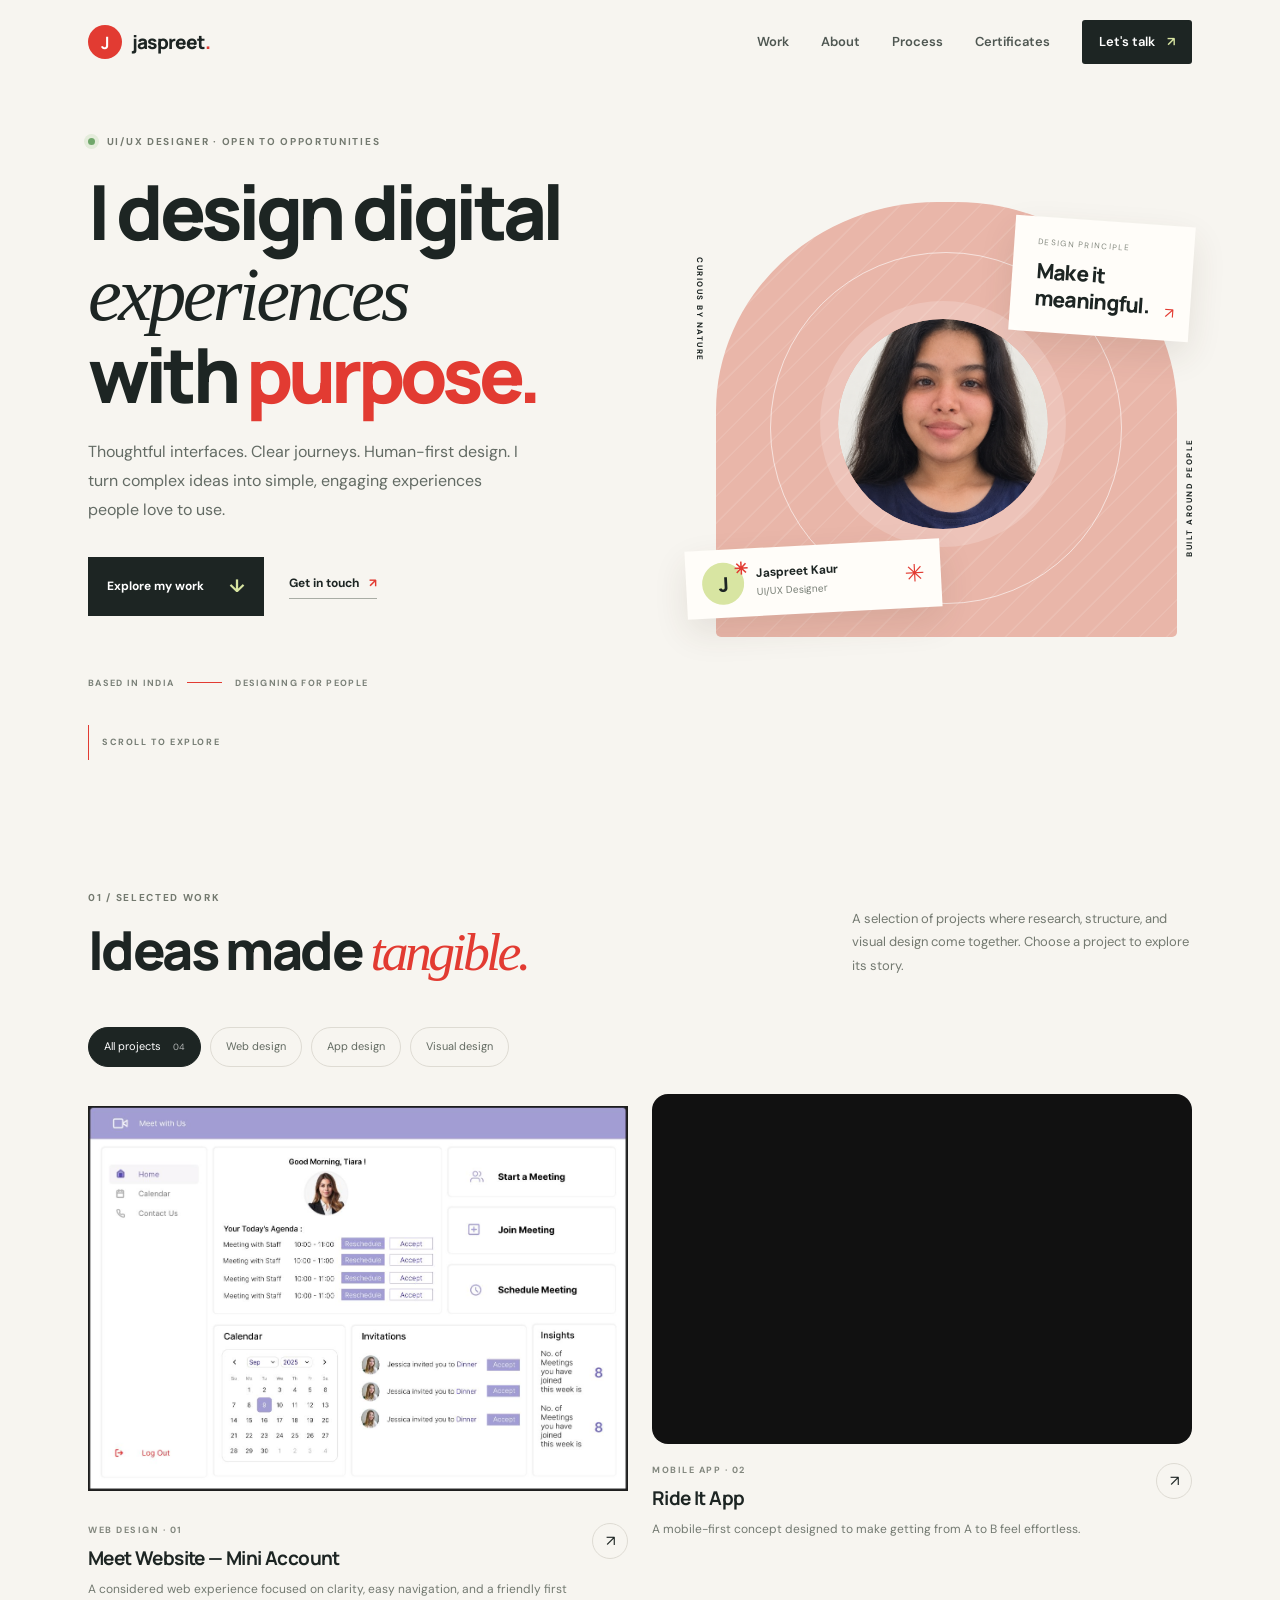
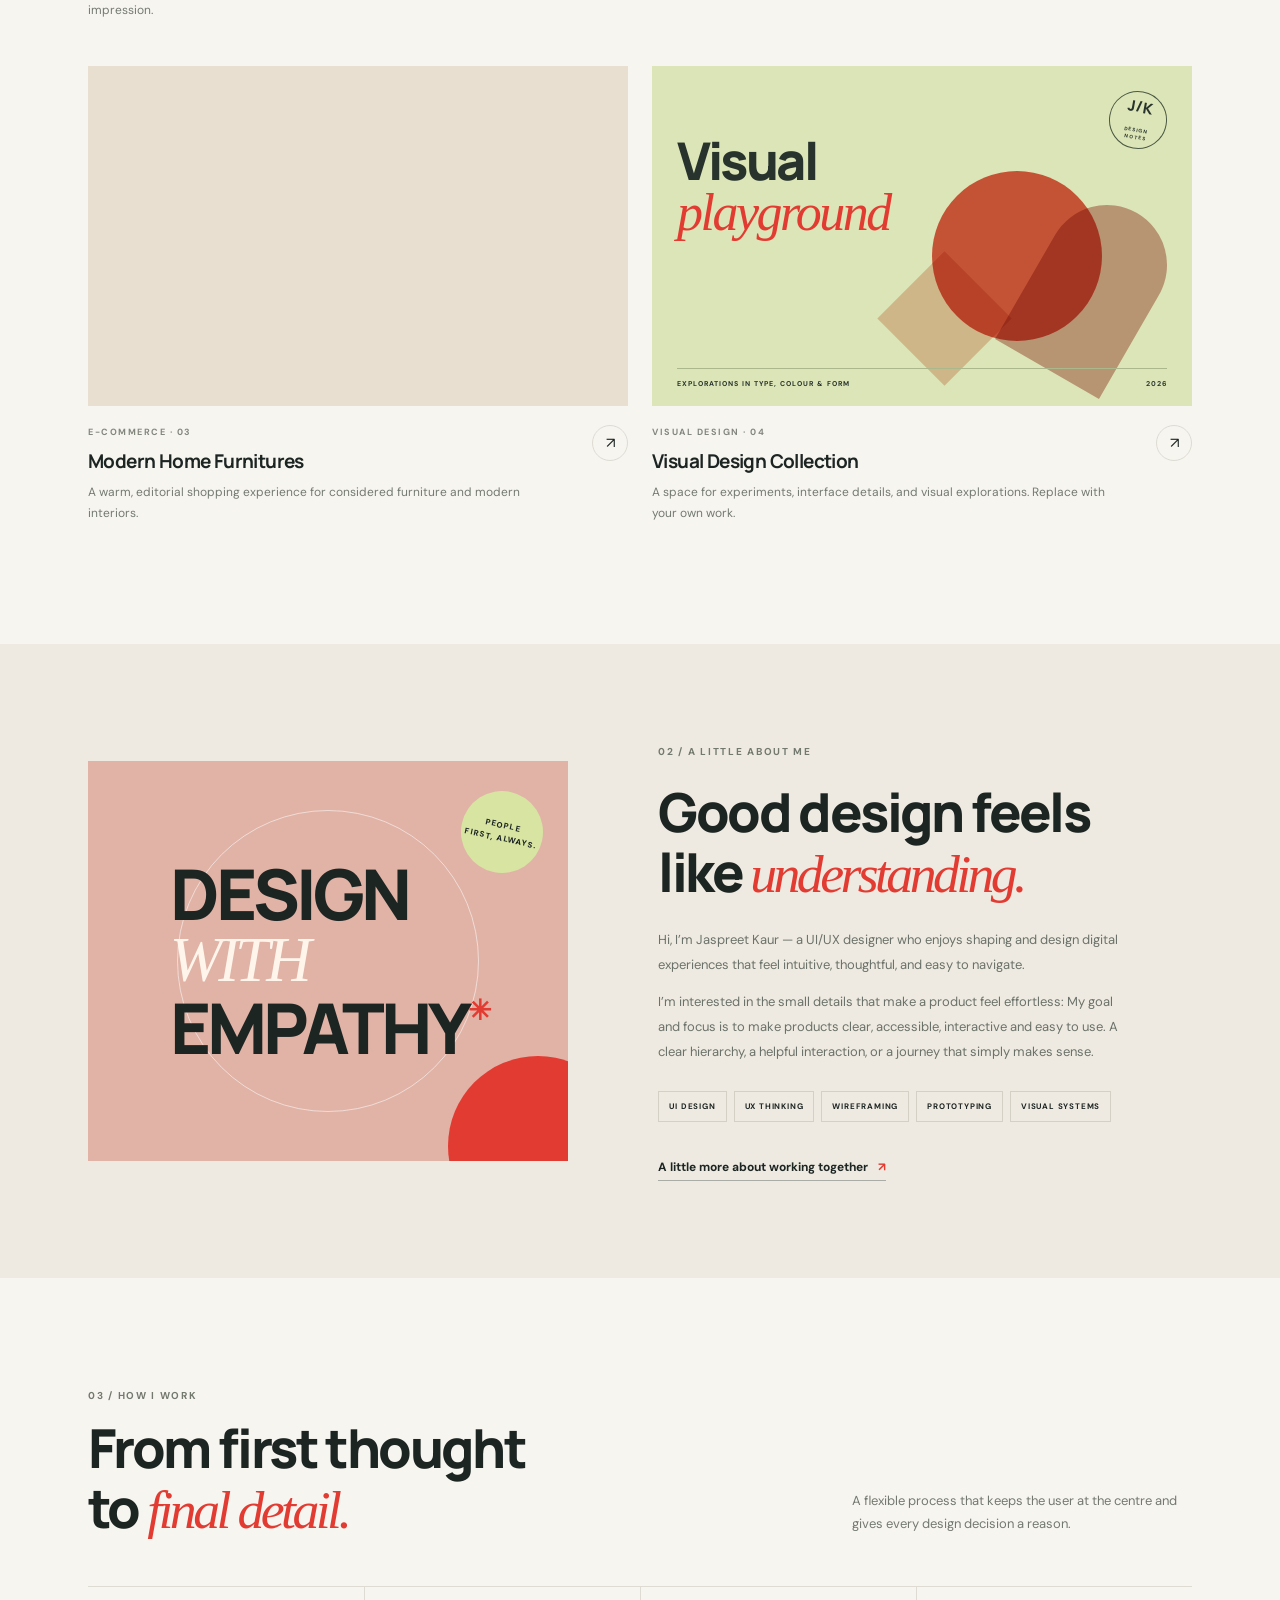
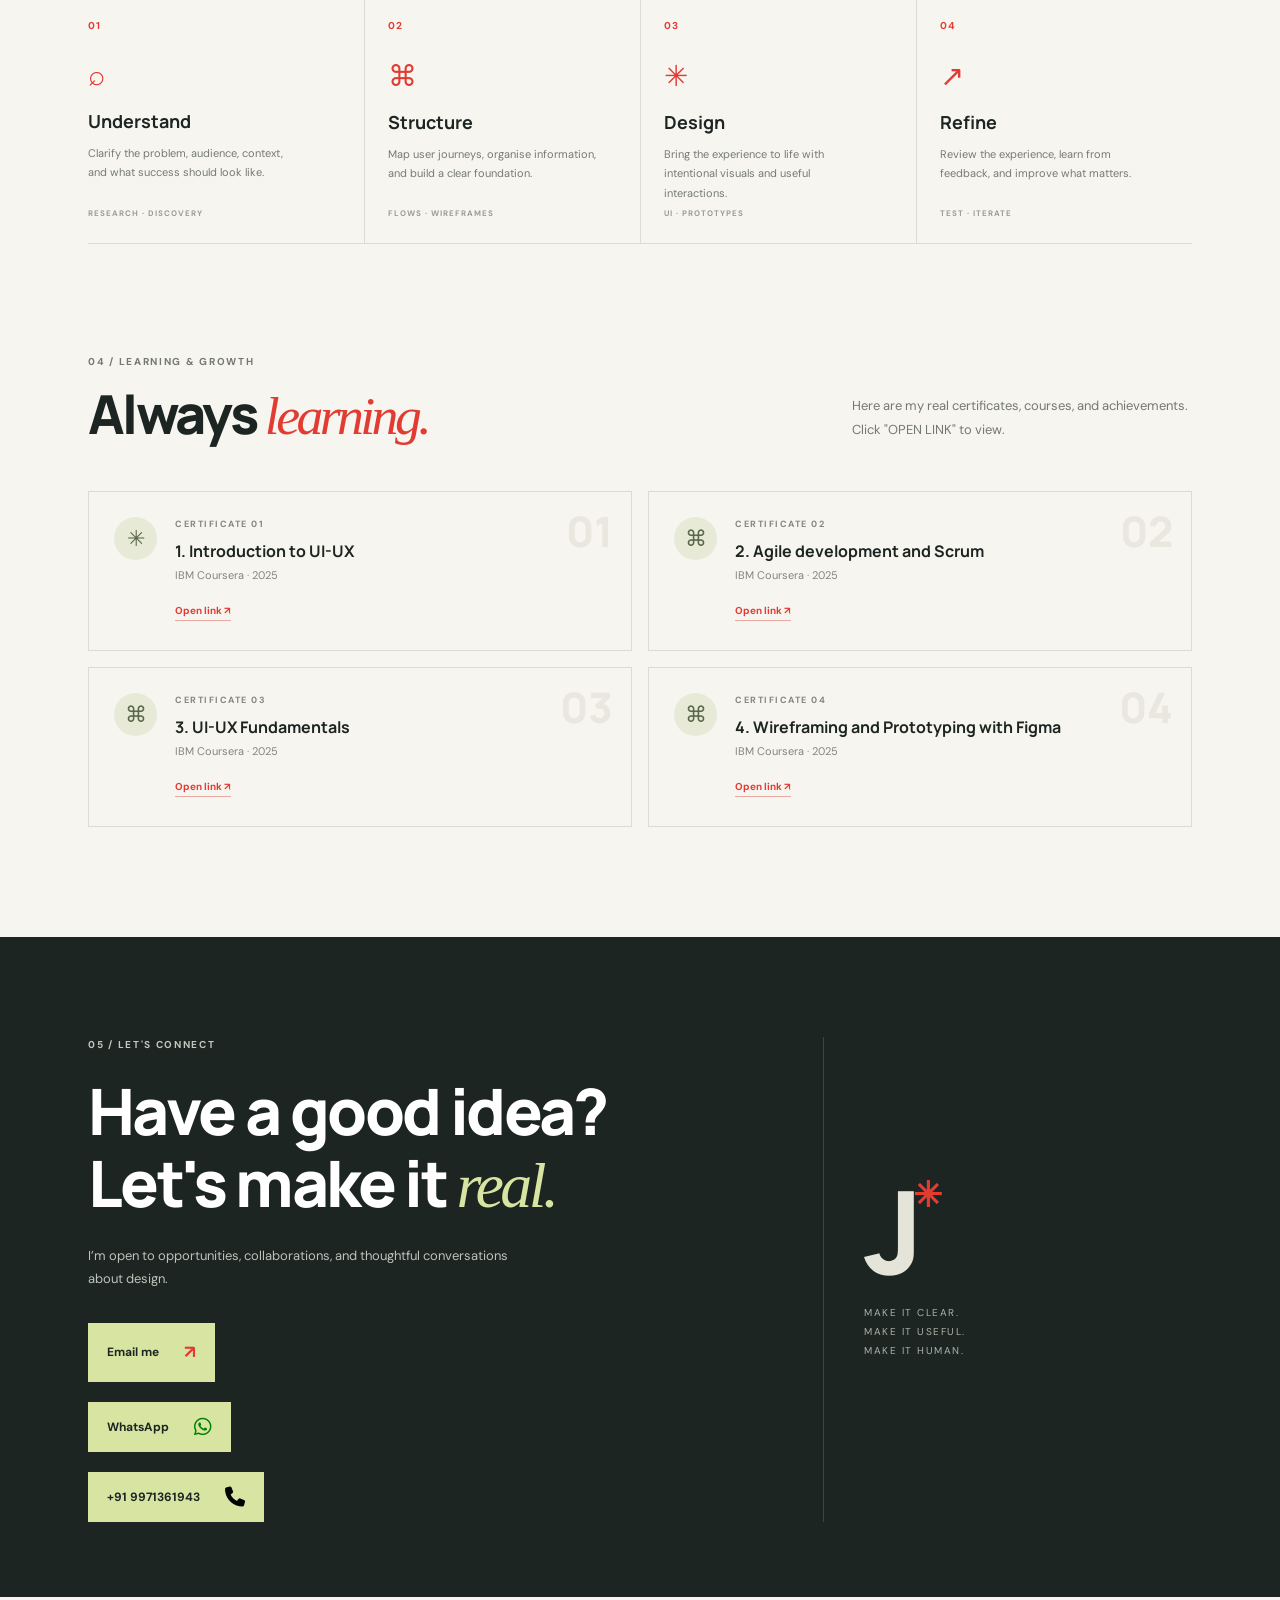
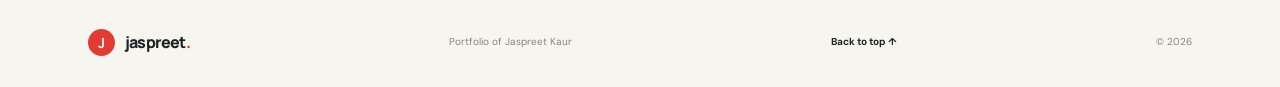
==== index.html @ 4eaab242 "Update index.html" ====
<!doctype html>
<html lang="en">
<head>
  <meta charset="utf-8">
  <meta name="viewport" content="width=device-width, initial-scale=1">
  <meta name="theme-color" content="#f7f5f0">
  <meta name="description" content="Jaspreet Kaur — UI/UX designer creating thoughtful, user-centered digital experiences.">
  <title>Jaspreet Kaur — UI/UX Designer</title>
  <link rel="preconnect" href="https://fonts.googleapis.com">
  <link rel="preconnect" href="https://fonts.gstatic.com" crossorigin>
  <link href="https://fonts.googleapis.com/css2?family=DM+Sans:wght@400;500;600;700&family=Manrope:wght@400;500;600;700;800&display=swap" rel="stylesheet">
  <link rel="stylesheet" href="style.css">
  <link rel="stylesheet" href="https://cdnjs.cloudflare.com/ajax/libs/font-awesome/6.7.2/css/all.min.css">
</head>
<body>
  <div class="scroll-progress" aria-hidden="true"><span id="scrollProgress"></span></div>
  <header class="site-header">
    <a class="brand" href="#home" aria-label="Jaspreet Kaur home"><span class="brand-mark">J</span><span>jaspreet<span class="brand-dot">.</span></span></a>
    <button class="menu-toggle" id="menuToggle" aria-label="Open navigation" aria-expanded="false"><span></span><span></span></button>
    <nav class="nav" id="nav">
      <a href="#work">Work</a>
      <a href="#about">About</a>
      <a href="#process">Process</a>
      <a href="#certificates">Certificates</a>
      <a class="nav-contact" href="#contact">Let's talk <span>↗</span></a>
    </nav>
  </header>

  <main>
    <section class="hero section-wrap" id="home">
      <div class="hero-copy reveal">
        <div class="eyebrow"><span class="status-dot"></span> UI/UX DESIGNER · OPEN TO OPPORTUNITIES</div>
        <h1>I design digital<br><span class="serif-word">experiences</span><br>with <span class="highlight-word">purpose.</span></h1>
        <p class="hero-lede">Thoughtful interfaces. Clear journeys. Human-first design. I turn complex ideas into simple, engaging experiences people love to use.</p>
        <div class="hero-actions">
          <a class="button button-dark" href="#work">Explore my work <span>↓</span></a>
          <a class="text-link" href="#contact">Get in touch <span>↗</span></a>
        </div>
        <div class="hero-meta"><span>BASED IN INDIA</span><span class="meta-line"></span><span>DESIGNING FOR PEOPLE</span></div>
      </div>
      <div class="hero-art reveal" aria-label="Abstract portfolio artwork">
        <div class="art-backdrop"></div>
        <div class="art-orbit orbit-one"></div><div class="art-orbit orbit-two"></div>
        <div class="art-card art-card-top"><span class="mini-label">DESIGN PRINCIPLE</span><strong>Make it<br>meaningful.</strong><span class="art-arrow">↗</span></div>
        <div class="art-sun">
          <img src="my offical photo.png" 
         alt="Jaspreet Kaur"
         class="profile-photo">
        </div>
        <div class="art-card art-card-bottom"><div class="avatar-shape">J<span>✳</span></div><div><b>Jaspreet Kaur</b><small>UI/UX Designer</small></div><span class="tiny-star">✳</span></div>
        <div class="art-note note-left">CURIOUS BY NATURE</div><div class="art-note note-right">BUILT AROUND PEOPLE</div>
      </div>
      <a class="scroll-cue" href="#work"><span class="scroll-line"></span> SCROLL TO EXPLORE</a>
    </section>

    <section class="work-section section-wrap" id="work">
      <div class="section-heading reveal">
        <div><p class="eyebrow">01 / SELECTED WORK</p><h2>Ideas made <span class="serif-word">tangible.</span></h2></div>
        <p class="section-intro">A selection of projects where research, structure, and visual design come together. Choose a project to explore its story.</p>
      </div>
      <div class="filter-row reveal" role="group" aria-label="Filter projects">
        <button class="filter-chip active" data-filter="all">All projects <span>04</span></button>
        <button class="filter-chip" data-filter="website">Web design</button>
        <button class="filter-chip" data-filter="app">App design</button>
        <button class="filter-chip" data-filter="visual">Visual design</button>
      </div>
      <div class="project-grid" id="projectGrid">
        <!-- PROJECT CARD: replace the image path, title, summary and data attributes with your own content. -->
   <!--       project 1     -->     
        <article class="project-card project-large reveal" data-category="website">
          <a class="project-visual visual-meet" href="project.html?id=meet-website" aria-label="View Meet Website project">
            <img src="snap1.JPG"
         alt="Ride It mobile app preview"
         class="project-preview-image">
            <span class="visual-open">View project ↗</span>
          </a>
          <div class="project-info"><div><p class="project-type">WEB DESIGN · 01</p><h3>Meet Website — Mini Account</h3><p class="project-summary">A considered web experience focused on clarity, easy navigation, and a friendly first impression.</p></div><a class="round-link" href="project.html?id=meet-website" aria-label="Open Meet Website case study">↗</a></div>
        </article>

   <!--        project 2    -->     
        <article class="project-card reveal" data-category="app">       
          <a class="project-visual visual-ride"
             href="project.html?id=ride-it-app"                               
             aria-label="View Ride It app project">     
              <video class="project-preview-video"
                     autoplay
                     muted
                     loop
                     playsinline
                     preload="metadata">
                  <source src="projectvideo2.mp4" type="video/mp4">
              </video>         
              <span class="visual-open">View project ↗</span>
          </a>

          <div class="project-info"><div><p class="project-type">MOBILE APP · 02</p><h3>Ride It App</h3><p class="project-summary">A mobile-first concept designed to make getting from A to B feel effortless.</p></div><a class="round-link" href="project.html?id=ride-it-app" aria-label="Open Ride It case study">↗</a></div>
        </article>
        
  <!--       project 3     -->
        <article class="project-card reveal" data-category="website">
          <a class="project-visual visual-home" href="project.html?id=modern-home" aria-label="View Modern Home Furnitures project">
            <video class="project-preview-video"
                     autoplay
                     muted
                     loop
                     playsinline
                     preload="metadata">
                  <source src="projectvideo3.mp4" type="video/mp4">
              </video>   
           <span class="visual-open">View project ↗</span>
          </a>
          <div class="project-info"><div><p class="project-type">E-COMMERCE · 03</p><h3>Modern Home Furnitures</h3><p class="project-summary">A warm, editorial shopping experience for considered furniture and modern interiors.</p></div><a class="round-link" href="project.html?id=modern-home" aria-label="Open Modern Home case study">↗</a></div>
        </article>

  <!--    project4     -->
        <article class="project-card reveal" data-category="visual">
          <a class="project-visual visual-lab" href="project.html?id=visual-design" aria-label="View visual design collection">
            <div class="lab-stamp">J/K<br><small>DESIGN<br>NOTES</small></div><div class="lab-type">Visual<br><span>playground</span></div><div class="lab-shape shape-one"></div><div class="lab-shape shape-two"></div><div class="lab-shape shape-three"></div><div class="lab-footer">EXPLORATIONS IN TYPE, COLOUR & FORM <span>2026</span></div><span class="visual-open">View project ↗</span>
          </a>
          <div class="project-info"><div><p class="project-type">VISUAL DESIGN · 04</p><h3>Visual Design Collection</h3><p class="project-summary">A space for experiments, interface details, and visual explorations. Replace with your own work.</p></div><a class="round-link" href="project.html?id=visual-design" aria-label="Open Visual Design case study">↗</a></div>
        </article>
      </div> 
    </section>

    <section class="about-section" id="about">
      <div class="section-wrap about-layout">
        <div class="about-art reveal"><div class="about-big">DESIGN<br><span>WITH</span><br>EMPATHY<span class="about-star">✳</span></div><div class="about-sticker">PEOPLE<br>FIRST, ALWAYS.</div><div class="about-circle"></div></div>
        <div class="about-copy reveal"><p class="eyebrow">02 / A LITTLE ABOUT ME</p><h2>Good design feels<br>like <span class="serif-word">understanding.</span></h2><p>Hi, I’m Jaspreet Kaur — a UI/UX designer who enjoys shaping and design digital experiences that feel intuitive, thoughtful, and easy to navigate.</p><p>I’m interested in the small details that make a product feel effortless: My goal and focus is to make products clear, accessible, 
interactive and easy to use. A clear hierarchy, a helpful interaction, or a journey that simply makes sense.</p><div class="skill-list"><span>UI DESIGN</span><span>UX THINKING</span><span>WIREFRAMING</span><span>PROTOTYPING</span><span>VISUAL SYSTEMS</span></div><a class="text-link" href="#contact">A little more about working together <span>↗</span></a></div>
      </div>
    </section>                                                              
    <section class="process-section section-wrap" id="process">
      <div class="section-heading reveal"><div><p class="eyebrow">03 / HOW I WORK</p><h2>From first thought<br>to <span class="serif-word">final detail.</span></h2></div><p class="section-intro">A flexible process that keeps the user at the centre and gives every design decision a reason.</p></div>
      <div class="process-grid">
        <article class="process-step reveal"><span class="step-no">01</span><div class="step-icon">⌕</div><h3>Understand</h3><p>Clarify the problem, audience, context, and what success should look like.</p><span class="step-tag">RESEARCH · DISCOVERY</span></article>
        <article class="process-step reveal"><span class="step-no">02</span><div class="step-icon">⌘</div><h3>Structure</h3><p>Map user journeys, organise information, and build a clear foundation.</p><span class="step-tag">FLOWS · WIREFRAMES</span></article>
        <article class="process-step reveal"><span class="step-no">03</span><div class="step-icon">✳</div><h3>Design</h3><p>Bring the experience to life with intentional visuals and useful interactions.</p><span class="step-tag">UI · PROTOTYPES</span></article>
        <article class="process-step reveal"><span class="step-no">04</span><div class="step-icon">↗</div><h3>Refine</h3><p>Review the experience, learn from feedback, and improve what matters.</p><span class="step-tag">TEST · ITERATE</span></article>
      </div>
    </section>

    <section class="credentials-section section-wrap" id="certificates">
      <div class="section-heading reveal"><div><p class="eyebrow">04 / LEARNING & GROWTH</p><h2>Always <span class="serif-word">learning.</span></h2></div><p class="section-intro">Here are my real certificates, courses, and achievements. Click "OPEN LINK" to view.</p></div>
      <div class="credential-grid">
        <article class="credential-card reveal"><div class="credential-icon">✳</div><div><p class="project-type">CERTIFICATE 01</p><h3>1. Introduction to UI-UX </h3><p>IBM Coursera · 2025</p><a href="1. introduction to ui-ux.pdf" class="credential-link placeholder-link">Open link ↗</a></div><span class="credential-number">01</span></article>
        <article class="credential-card reveal"><div class="credential-icon">⌘</div><div><p class="project-type">CERTIFICATE 02</p><h3>2. Agile development and Scrum</h3><p>IBM Coursera · 2025</p><a href="2. agile development n srum.pdf" class="credential-link placeholder-link">Open link ↗</a></div><span class="credential-number">02</span></article>
        <article class="credential-card reveal"><div class="credential-icon">⌘</div><div><p class="project-type">CERTIFICATE 03</p><h3>3. UI-UX Fundamentals</h3><p>IBM Coursera · 2025</p><a href="3. ui-ux fundamentals.pdf" class="credential-link placeholder-link">Open link ↗</a></div><span class="credential-number">03</span></article>
        <article class="credential-card reveal"><div class="credential-icon">⌘</div><div><p class="project-type">CERTIFICATE 04</p><h3>4. Wireframing and Prototyping with Figma</h3><p>IBM Coursera · 2025</p><a href="4. wireframing and prototying with figma.pdf" class="credential-link placeholder-link">Open link ↗</a></div><span class="credential-number">04</span></article>
      </div>
    </section>

    <section class="contact-section" id="contact">
      <div class="section-wrap contact-layout">
        <div class="contact-copy reveal"><p class="eyebrow">05 / LET'S CONNECT</p><h2>Have a good idea?<br>Let's make it <span class="serif-word">real.</span></h2><p>I’m open to opportunities, collaborations, and thoughtful conversations about design.</p>
          <a class="button button-light" href="https://mail.google.com/mail/u/0/?view=cm&fs=1&to=jaspreet.preetjas2001@gmail.com" id="emailButton"  target="_blank" rel="noopener noreferrer" title="Open in Gmail">Email me <span>↗</span></a> <span id="copyMessage" aria-live="polite"></span>
          <br> 
          <a href="https://wa.me/919971361943"
             class="button button-light"
             id="whatsappButton"
             target="_blank"
             rel="noopener noreferrer"
             title="Chat with me on WhatsApp">
            WhatsApp
            <i class="fa-brands fa-whatsapp" aria-hidden="true" id="app-button"></i>
          </a> <br>
          <a href="tel:+919876543210"
             class="button button-light"
             id="callButton"
             title="Call me">
            +91 9971361943
            <i class="fa-solid fa-phone" aria-hidden="true"  id="cal-button"></i>
          </a>
        </div>
        <div class="contact-side reveal"><div class="contact-big-mark">J<span>✳</span></div><p>MAKE IT CLEAR.<br>MAKE IT USEFUL.<br>MAKE IT HUMAN.</p>
        <!-- <div class="contact-links"><a href="#" class="social-placeholder">LinkedIn ↗</a><a href="#" class="social-placeholder">Behance ↗</a><a href="#" class="social-placeholder">Dribbble ↗</a></div> -->
        </div>
      </div>
    </section>
  </main>
  <footer class="site-footer section-wrap"><a class="brand" href="#home"><span class="brand-mark">J</span><span>jaspreet<span class="brand-dot">.</span></span></a><p>Portfolio of Jaspreet Kaur</p><a href="#home">Back to top ↑</a><span>© <span id="year"></span></span></footer>
  <script src="script.js"></script>
</body>
</html>
---- style.css ----
/* Jaspreet Kaur — portfolio starter
   Personalise colours, copy and project visuals here. */
:root{--paper:#f7f5f0;--ink:#1d2523;--muted:#68706a;--red:#e23b32;--pink:#f0b4aa;--line:#dedbd3;--lime:#d8e5a2;--white:#fffdf9;--display:"Manrope",sans-serif;--body:"DM Sans",sans-serif;--wrap:1160px}
*{box-sizing:border-box}
html{scroll-behavior:smooth;scroll-padding-top:90px}
body{margin:0;background:var(--paper);color:var(--ink);font-family:var(--body);
     font-size:15px;line-height:1.6}a{color:inherit;text-decoration:none}button{font:inherit}.scroll-progress{height:3px;position:fixed;inset:0 0 auto;
   z-index:100;background:transparent}.scroll-progress span{display:block;height:100%;width:0;background:var(--red)}.site-header{height:84px;
   display:flex;align-items:center;justify-content:space-between;max-width:var(--wrap);padding:0 28px;margin:auto;position:relative;z-index:20}.brand{display:inline-flex;align-items:center;gap:10px;
font:800 19px var(--display);letter-spacing:-.8px}.brand-mark{display:grid;place-items:center;width:34px;height:34px;
background:var(--red);color:white;border-radius:50%;font:700 17px var(--display)}.brand-dot{color:var(--red)}.nav{display:flex;align-items:center;gap:32px;
font-size:13px;font-weight:600}.nav>a:not(.nav-contact){color:#4f5752;transition:color .2s}.nav>a:hover{color:var(--red)}.nav-contact{background:var(--ink);color:white;padding:12px 17px;border-radius:3px}.nav-contact span{margin-left:9px;color:var(--lime)}
.menu-toggle{display:none}.section-wrap{max-width:var(--wrap);margin:0 auto;padding-left:28px;padding-right:28px}.hero{min-height:650px;display:grid;grid-template-columns:1fr .9fr;align-items:center;
position:relative;padding-top:50px;padding-bottom:100px;gap:35px}.hero-copy{position:relative;z-index:2}.eyebrow{font-size:10px;letter-spacing:1.7px;font-weight:700;
color:#73796f;margin:0 0 22px}.status-dot{display:inline-block;width:7px;height:7px;border-radius:50%;background:#70a76b;margin-right:8px;
box-shadow:0 0 0 4px #e4ecdb}.hero h1{font:800 clamp(48px,6vw,76px)/1.05 var(--display);letter-spacing:-4.8px;margin:0 0 24px}
.serif-word{font-family:Georgia,serif;font-weight:400;font-style:italic;letter-spacing:-3.6px}.highlight-word{color:var(--red)}.hero-lede{max-width:440px;color:#636b64;
font-size:16px;line-height:1.8}.hero-actions{display:flex;align-items:center;gap:25px;margin-top:32px}.button{display:inline-flex;align-items:center;
gap:25px;padding:15px 19px;font-size:12px;font-weight:700;transition:transform .2s,background .2s}.button:hover{transform:translateY(-3px)}
.button-dark{background:var(--ink);color:white}.button-dark span,.button-light span{font-size:18px;color:var(--lime)}
.text-link{font-size:12px;font-weight:700;border-bottom:1px solid #a9ada5;padding-bottom:5px}.text-link span{color:var(--red);margin-left:7px}
.hero-meta{display:flex;align-items:center;gap:13px;margin-top:60px;font-size:9px;letter-spacing:1.3px;font-weight:700;color:#7a8078}
.meta-line{height:1px;width:35px;background:var(--red)}.hero-art{height:490px;position:relative;isolation:isolate}
.art-backdrop{position:absolute;inset:35px 15px 20px 30px;background:#e9b6a9;border-radius:48% 48% 5px 5px;overflow:hidden}
.art-backdrop:before{content:"";position:absolute;width:350px;height:350px;border:1px solid rgba(255,255,255,.6);border-radius:50%;top:50px;left:50%;transform:translateX(-50%)}
.art-backdrop:after{content:"";position:absolute;inset:0;background:repeating-linear-gradient(135deg,transparent 0 17px,rgba(255,255,255,.11) 18px 19px)}


.art-sun {
    position: absolute;
    left: 30%;
    top: 31% !important;
    width: 210px;
    height: 210px;
    background: transparent;
    border-radius: 50%;
    overflow: hidden;
    box-shadow: 0 0 0 18px rgba(255, 255, 255, .18);
}

.art-sun .profile-photo {
    position: absolute;
    top: 0;
    left: 0;
    width: 100%;
    height: 100%;
    display: block;
    object-fit: cover;
    object-position: center;
    border-radius: 50%;
    margin: 0;
    z-index: 2;
}


/* Contact buttons */
.whatsapp-button,
.call-button {
    display: inline-flex;
    align-items: center;
    justify-content: center;
    gap: 8px;
    padding: 12px 22px;
    border-radius: 12px;
    text-decoration: none;
    font-weight: 600;
    font-size: 15px;
    cursor: pointer;
    transition:
        transform 0.25s ease,
        box-shadow 0.25s ease,
        background-color 0.25s ease;
}

/* WhatsApp button */
.whatsapp-button {
    background-color: #25D366;
    color: #ffffff;
    border: 1px solid #25D366;
}

.whatsapp-button:hover {
    background-color: #1DA851;
    color: #ffffff;
    transform: translateY(-3px);
    box-shadow: 0 8px 20px rgba(37, 211, 102, 0.25);
}

/* Call button */
.call-button {
    background-color: #ffffff;
    color: #222222;
    border: 1px solid #222222;
}

.call-button:hover {
    background-color: #222222;
    color: #ffffff;
    transform: translateY(-3px);
    box-shadow: 0 8px 20px rgba(0, 0, 0, 0.15);
}

/* Button icons */
.contact-icon {
    font-size: 18px;
    line-height: 1;
}

/* Keyboard accessibility */
.whatsapp-button:focus-visible,
.call-button:focus-visible {
    outline: 3px solid #888888;
    outline-offset: 4px;
}

/* Mobile layout */
@media (max-width: 480px) {
    .whatsapp-button,
    .call-button {
        padding: 11px 16px;
        font-size: 20px;
    }
}

.whatsapp-button,
.call-button {
    display: inline-flex;
    align-items: center;
    justify-content: center;
    gap: 9px;
}

#app-button {
    display: inline-block;
    font-size: 20px;
    color: green;
    line-height: 1;
}

#cal-button  {
    display: inline-block;
    font-size: 20px;
    color: black;
    line-height: 1;
}


/* Fix Ride It video preview size */
.project-visual.visual-ride {
    position: relative;
    display: block;
    width: 100%;
    height: 350px;
    overflow: hidden;
    border-radius: 16px;
    background: #111;
}

.project-visual.visual-ride .project-preview-video {
    display: block;
    width: 100%;
    height: 100%;
    object-fit: contain;
    object-position: center;
    background: #111;
    border: 0;
}

/* Project link overlay */
.project-visual.visual-ride .visual-open {
    position: absolute;
    left: 16px;
    bottom: 16px;
    z-index: 2;
    opacity: 0;
    transition: opacity 0.25s ease;
}

.project-visual.visual-ride:hover .visual-open {
    opacity: 1;
}


.project-preview-image {
    width: 100%;
    height: 100%;
    display: block;
    object-fit: contain;
    object-position: center;
}


animation:float 7s ease-in-out infinite} 
.art-orbit{position:absolute;border:1px solid rgba(29,37,35,.3);border-radius:50%;transform:rotate(-28deg)}.orbit-one{width:390px;height:140px;top:44%;left:5%}
.orbit-two{width:360px;height:110px;top:46%;left:8%;transform:rotate(52deg)}.art-card{position:absolute;background:var(--white);box-shadow:0 14px 35px #4b34251c}
.art-card-top{top:54px;right:0;padding:19px 24px;width:180px;transform:rotate(4deg)}.mini-label{font-size:8px;letter-spacing:1.3px;color:#858a80;display:block;margin-bottom:10px}
.art-card-top strong{font:800 21px/1.18 var(--display);letter-spacing:-.7px}.art-arrow{position:absolute;right:16px;bottom:15px;color:var(--red)}
.art-card-bottom{left:0;bottom:44px;display:flex;align-items:center;gap:12px;padding:13px 16px;min-width:255px;transform:rotate(-3deg)}
.avatar-shape{width:42px;height:42px;border-radius:50%;background:var(--lime);display:grid;place-items:center;font:800 20px var(--display);position:relative}
.avatar-shape span{position:absolute;right:-4px;top:-5px;color:var(--red);font-size:17px}.art-card-bottom b{display:block;font-size:12px}
.art-card-bottom small{display:block;color:#777e75;font-size:10px}.tiny-star{margin-left:auto;color:var(--red);font-size:24px}
.art-note{position:absolute;font-size:8px;font-weight:700;letter-spacing:1.5px;writing-mode:vertical-rl}.note-left{left:8px;top:90px}
.note-right{right:-4px;bottom:100px;transform:rotate(180deg)}
.scroll-cue{position:absolute;left:28px;bottom:30px;display:flex;align-items:center;gap:13px;font-size:9px;font-weight:700;letter-spacing:1.6px;color:#767d74}
.scroll-line{height:35px;width:1px;background:var(--red)}.work-section{padding-top:100px;padding-bottom:120px}
.section-heading{display:flex;align-items:end;justify-content:space-between;gap:35px;margin-bottom:45px}
.section-heading .eyebrow{margin-bottom:14px}.section-heading h2,.about-copy h2,.contact-copy h2{font:800 clamp(36px,4.2vw,54px)/1.12 var(--display);letter-spacing:-2.6px;margin:0}
.section-heading h2 .serif-word,.about-copy h2 .serif-word,.contact-copy h2 .serif-word{color:var(--red)}.section-intro{max-width:340px;color:#737970;font-size:13px;line-height:1.8;margin:0 0 5px}
.filter-row{display:flex;gap:9px;flex-wrap:wrap;margin-bottom:27px}
.filter-chip{border:1px solid var(--line);background:transparent;color:#626a61;padding:10px 15px;border-radius:30px;font-size:11px;cursor:pointer;transition:all .2s}
.filter-chip span{font-size:9px;margin-left:9px;opacity:.65}.filter-chip.active,.filter-chip:hover{background:var(--ink);color:white;border-color:var(--ink)}
.project-grid{display:grid;grid-template-columns:1fr 1fr;gap:45px 24px}.project-card{min-width:0;transition:opacity .25s,transform .25s}.project-card.hidden{display:none}
.project-visual{height:340px;display:block;position:relative;overflow:hidden;isolation:isolate;transition:transform .35s}.project-large .project-visual{height:410px}
.project-visual:hover .visual-open{opacity:1;transform:translateY(0)}
.visual-open{position:absolute;right:17px;bottom:17px;background:var(--white);padding:11px 14px;font-size:10px;font-weight:700;opacity:0;transform:translateY(7px);transition:all .25s;z-index:5}
.project-info{display:flex;justify-content:space-between;gap:15px;padding-top:19px}.project-type{font-size:9px;font-weight:700;letter-spacing:1.5px;color:#82877e;margin:0 0 8px}
.project-info h3{font:700 19px var(--display);letter-spacing:-.6px;margin:0 0 8px}.project-summary{font-size:12px;color:#737a71;max-width:480px;margin:0;line-height:1.75}
.round-link{width:36px;height:36px;flex:0 0 36px;border:1px solid var(--line);border-radius:50%;display:grid;place-items:center;transition:all .2s}
.round-link:hover{background:var(--red);color:white;border-color:var(--red);transform:rotate(45deg)}
.visual-meet{}
.browser-bar{height:25px;background:#fffaf5;border-radius:4px 4px 0 0;display:flex;align-items:center;gap:4px;padding:0 10px}
.browser-bar>span{height:5px;width:5px;border-radius:50%;background:#d7b9ad}.browser-bar small{font-size:7px;color:#8e7770;margin-left:9px}
.meet-mockup{background:#fbf5ee;height:calc(100% - 25px);padding:20px 26px;position:relative;overflow:hidden}.mock-nav{display:flex;justify-content:space-between;align-items:center;font-size:8px;color:#68615b}
.mock-nav b{font:800 18px var(--display);color:#222b28}.meet-content{display:grid;grid-template-columns:1.1fr .9fr;align-items:center;height:85%;position:relative;z-index:1}
.meet-content small{font-size:7px;letter-spacing:1.3px;color:#9c4e42;font-weight:700}.meet-content h3{font:800 clamp(21px,2.6vw,34px)/1.12 var(--display);letter-spacing:-1.4px;margin:12px 0}
.meet-content h3 i{font-family:Georgia,serif;font-weight:400;color:var(--red)}.meet-content p{font-size:8px;color:#77766e}
.mock-cta{display:inline-block;background:var(--red);color:white;font-size:8px;padding:10px 12px;margin-top:10px}
.meet-orb{width:150px;height:150px;border-radius:50%;background:var(--red);display:grid;place-items:center;color:#ffe6d8;font:800 70px Georgia;position:relative;justify-self:center;box-shadow:18px 18px 0 #e9a99b}
.meet-orb:after{content:"";position:absolute;inset:13px;border:1px solid #ffffff90;border-radius:50%}
.floating-tag{position:absolute;right:18px;bottom:12px;background:#dbe4bd;padding:8px 11px;font-size:8px;transform:rotate(-4deg)}
.visual-ride{background:#d8e4dc;display:flex;align-items:center;justify-content:center;gap:18px}
.phone{width:150px;height:282px;background:#202a27;border:5px solid #202a27;border-radius:24px;box-shadow:0 18px 35px #26352d28;position:relative;padding:5px;transition:transform .4s}
.visual-ride:hover .phone-front{transform:translateY(-7px) rotate(2deg)}.phone-back{transform:translateY(15px) rotate(-8deg);opacity:.85}.phone-front{transform:translateY(-4px) rotate(5deg);z-index:2}
.phone-notch{position:absolute;top:4px;left:50%;transform:translateX(-50%);width:48px;height:10px;border-radius:0 0 8px 8px;background:#202a27;z-index:3}
.phone-screen{height:100%;border-radius:17px;background:#f8f7ef;padding:20px 10px 10px;overflow:hidden;position:relative}.back-screen{background:#e6e6d9;padding:25px 10px}
.back-screen small{font-size:6px;letter-spacing:1px}.back-screen b{display:block;font:800 20px/1.1 var(--display);margin-top:12px}
.map-lines{height:110px;margin-top:12px;background:repeating-linear-gradient(40deg,transparent 0 13px,#c4d0bd 14px 16px),repeating-linear-gradient(130deg,transparent 0 21px,#c4d0bd 22px 24px)}
.ride-logo{font:800 15px var(--display);color:#283b32}.ride-logo span{color:#e36a4c}.ride-greeting{font:700 13px var(--display);margin-top:17px}
.ride-map{height:90px;margin-top:10px;background:#e2e8d8;border-radius:8px;position:relative;overflow:hidden;
background-image:linear-gradient(35deg,transparent 45%,#b8c9b2 46% 48%,transparent 49%),linear-gradient(120deg,transparent 45%,#b8c9b2 46% 48%,transparent 49%)}
.map-pin{position:absolute;top:16px;left:18px;color:#e45d46;font-size:16px}.pin-end{top:auto;left:auto;right:17px;bottom:14px;color:#283b32}
.route-line{position:absolute;left:30px;top:35px;width:62px;border-top:2px dashed #e45d46;transform:rotate(35deg)}.ride-bottom{margin-top:12px}
.ride-bottom small{font-size:6px;letter-spacing:.8px;color:#7a8276}.ride-bottom b{display:block;font-size:9px;margin:4px 0 8px}
.ride-bottom span{display:block;background:#263b31;color:white;text-align:center;padding:8px 2px;font-size:7px}
.visual-home{background:#e9dfd0;padding:23px 26px;color:#28332d}.home-top{display:flex;justify-content:space-between;font-size:7px;letter-spacing:1px;font-weight:700}
.home-title{font:800 27px/1.1 var(--display);letter-spacing:-1.5px;margin-top:28px;position:relative;z-index:2}
.home-title i{font-family:Georgia,serif;color:#8b604a;font-weight:400}.furniture-scene{height:170px;position:absolute;bottom:30px;left:25px;right:25px;overflow:hidden}
.sun-shape{position:absolute;width:140px;height:140px;border-radius:50%;background:#d9b28e;right:30px;top:0}.plant{position:absolute;left:40px;bottom:32px;width:50px;height:100px;z-index:2}
.plant b{position:absolute;bottom:0;left:10px;width:30px;height:26px;background:#a36e50;border-radius:3px 3px 9px 9px}
.plant i{position:absolute;bottom:20px;left:22px;width:13px;height:60px;background:#687b5e;border-radius:100% 0 100% 0;transform:rotate(-25deg);transform-origin:bottom}
.plant i:nth-child(2){transform:rotate(20deg);height:75px;left:8px}.plant i:nth-child(3){transform:rotate(55deg);height:52px;left:17px}
.sofa{position:absolute;left:100px;bottom:30px;width:210px;height:72px;background:#ba8b70;border-radius:18px 18px 6px 6px;box-shadow:inset 0 -10px #a9775f}
.sofa:before{content:"";position:absolute;left:-10px;top:20px;width:26px;height:54px;border-radius:10px;background:#c99c80}
.sofa:after{content:"";position:absolute;right:-10px;top:20px;width:26px;height:54px;border-radius:10px;background:#c99c80}
.sofa>span{position:relative;z-index:2;display:inline-block;width:55px;height:42px;background:#d3aa91;border-radius:9px;margin:6px 4px 0 7px}
.sofa-seat{position:absolute;bottom:0;left:0;right:0;height:20px;background:#a9775f;border-radius:0 0 5px 5px}
.sofa-leg{position:absolute;bottom:-8px;left:22px;width:6px;height:12px;background:#3e4b3d;box-shadow:155px 0 #3e4b3d}
.side-table{position:absolute;right:0;bottom:30px;width:40px;height:52px;border-bottom:4px solid #7b5945}
.side-table div{height:8px;background:#a47b5d;margin-top:10px}
.floor-line{position:absolute;bottom:20px;left:0;right:0;border-top:1px solid #c6b6a2}
.home-caption{position:absolute;bottom:10px;left:26px;right:26px;display:flex;justify-content:space-between;font-size:8px;font-weight:700;letter-spacing:.5px}.visual-lab{background:#dce5b7;color:#27332c;padding:25px}.lab-stamp{position:absolute;right:25px;top:25px;width:58px;height:58px;border:1px solid #4c5944;border-radius:50%;display:grid;place-items:center;text-align:center;font:800 15px/1 var(--display);transform:rotate(10deg)}.lab-stamp small{font:700 5px/1.3 var(--body);letter-spacing:1px}.lab-type{font:800 clamp(34px,4.2vw,52px)/.95 var(--display);letter-spacing:-2.5px;margin-top:45px;position:relative;z-index:2}.lab-type span{font:italic 400 clamp(34px,4.2vw,52px)/1 Georgia,serif;color:var(--red)}.lab-shape{position:absolute;mix-blend-mode:multiply}.shape-one{width:170px;height:170px;border-radius:50%;background:#e45c49;right:90px;bottom:65px}.shape-two{width:120px;height:180px;background:#d4a6a0;right:40px;bottom:25px;transform:rotate(30deg);border-radius:90px 90px 0 0}.shape-three{width:95px;height:95px;background:#f0cbbd;right:200px;bottom:40px;transform:rotate(45deg)}.lab-footer{position:absolute;bottom:17px;left:25px;right:25px;border-top:1px solid #aab88c;padding-top:9px;display:flex;justify-content:space-between;font-size:7px;letter-spacing:1px;font-weight:700}.edit-hint{display:flex;align-items:center;gap:9px;margin:35px 0 0;font-size:11px;color:#777e74}.edit-hint span{color:var(--red);font-size:19px}.about-section{background:#eeeae1;padding:100px 0}.about-layout{display:grid;grid-template-columns:.9fr 1fr;gap:90px;align-items:center}.about-art{height:400px;background:#e0b3a6;position:relative;overflow:hidden;display:flex;align-items:center;justify-content:center}.about-art:before{content:"";position:absolute;width:300px;height:300px;border:1px solid #fff8;border-radius:50%;left:50%;top:50%;transform:translate(-50%,-50%)}.about-big{font:800 clamp(47px,6vw,70px)/.88 var(--display);letter-spacing:-4px;position:relative;z-index:1}.about-big span:not(.about-star){font:italic 400 .9em Georgia,serif;color:#fff5eb}.about-star{color:var(--red);font-size:28px;vertical-align:top}.about-sticker{position:absolute;right:25px;top:30px;background:var(--lime);border-radius:50%;width:82px;height:82px;display:grid;place-content:center;text-align:center;font-size:8px;letter-spacing:1px;font-weight:800;transform:rotate(12deg)}.about-circle{position:absolute;width:180px;height:180px;border-radius:50%;background:var(--red);right:-60px;bottom:-75px}.about-copy h2{margin-bottom:24px}.about-copy>p:not(.eyebrow){font-size:13px;color:#6b7269;line-height:1.9;max-width:470px}.skill-list{display:flex;gap:7px;flex-wrap:wrap;margin:27px 0 32px}.skill-list span{border:1px solid #d4d0c5;padding:8px 10px;font-size:8px;font-weight:700;letter-spacing:.8px}.process-section,.credentials-section{padding-top:110px;padding-bottom:110px}.process-grid{display:grid;grid-template-columns:repeat(4,1fr);border-top:1px solid var(--line);border-bottom:1px solid var(--line)}.process-step{padding:25px 23px 28px 0;position:relative;min-height:255px}.process-step+.process-step{border-left:1px solid var(--line);padding-left:23px}.step-no{font-size:10px;font-weight:700;color:var(--red);letter-spacing:1px}.step-icon{font:400 29px Georgia,serif;margin:23px 0 17px;color:var(--red)}.process-step h3{font:700 18px var(--display);margin:0 0 10px}.process-step p{font-size:11px;color:#747b72;line-height:1.8;max-width:210px}.step-tag{position:absolute;bottom:23px;left:0;font-size:8px;letter-spacing:1px;font-weight:700;color:#999d93}.process-step+.process-step .step-tag{left:23px}.credentials-section{padding-top:0}.credential-grid{display:grid;grid-template-columns:1fr 1fr;gap:16px}.credential-card{display:flex;align-items:flex-start;gap:18px;border:1px solid var(--line);padding:25px;position:relative;min-height:160px;overflow:hidden}.credential-icon{width:43px;height:43px;background:#e6ead7;border-radius:50%;display:grid;place-items:center;color:#596749;font-size:22px;flex-shrink:0}.credential-card h3{font:700 16px var(--display);margin:0 0 5px}.credential-card p:not(.project-type){font-size:11px;color:#81867e;margin:0 0 13px}.credential-link{font-size:10px;font-weight:700;color:var(--red);border-bottom:1px solid #e6aaa3;padding-bottom:3px}.credential-number{position:absolute;right:18px;top:10px;font:800 42px var(--display);color:#eae7df;z-index:-1}.contact-section{background:var(--ink);color:white;padding:100px 0 75px;overflow:hidden}.contact-layout{display:grid;grid-template-columns:1.3fr .7fr;gap:50px}.contact-copy .eyebrow{color:#c3c8bd}.contact-copy h2{font-size:clamp(42px,5vw,66px);margin-bottom:22px}.contact-copy h2 .serif-word{color:var(--lime)}.contact-copy>p:not(.eyebrow){max-width:430px;color:#bdc3b9;font-size:13px;line-height:1.8}.button-light{margin-top:20px;background:var(--lime);color:var(--ink)}.button-light span{color:var(--red)}.contact-side{position:relative;border-left:1px solid #ffffff25;padding-left:40px;display:flex;flex-direction:column;justify-content:center}.contact-big-mark{font:800 115px/.9 var(--display);letter-spacing:-10px;color:#e5e4d9}.contact-big-mark span{font-size:35px;color:var(--red);vertical-align:top}.contact-side>p{font-size:10px;line-height:1.9;letter-spacing:1.5px;color:#aab2a7;margin:20px 0}.contact-links{display:flex;gap:16px;flex-wrap:wrap}.contact-links a{font-size:10px;border-bottom:1px solid #707970;padding-bottom:4px}.contact-links a:hover{color:var(--lime)}.site-footer{display:flex;align-items:center;justify-content:space-between;gap:15px;min-height:90px;font-size:10px;color:#81867e}.site-footer .brand{color:var(--ink);font-size:16px}.site-footer .brand-mark{width:27px;height:27px;font-size:14px}.site-footer p{margin:0}.site-footer>a:not(.brand){font-weight:700;color:var(--ink)}.reveal{opacity:0;transform:translateY(18px);transition:opacity .7s ease,transform .7s cubic-bezier(.2,.7,.2,1)}.reveal.visible{opacity:1;transform:translateY(0)}@keyframes float{0%,100%{transform:translateY(0)}50%{transform:translateY(-12px)}}@media(prefers-reduced-motion:reduce){*,*:before,*:after{scroll-behavior:auto!important;animation:none!important;transition:none!important}.reveal{opacity:1;transform:none}}
@media(max-width:900px){.hero{grid-template-columns:1fr .8fr;gap:15px;min-height:600px}.hero h1{font-size:57px;letter-spacing:-3.7px}.hero-art{height:420px}.art-sun{width:160px;height:160px}.art-card-top{right:-4px}.project-large .project-visual{height:350px}.project-visual{height:300px}.about-layout{gap:45px}.about-art{height:340px}.process-step{padding-right:14px}.process-step+.process-step{padding-left:14px}.process-step+.process-step .step-tag{left:14px}}
@media(max-width:680px){.site-header{height:72px;padding:0 20px}.menu-toggle{display:flex;width:40px;height:40px;border:1px solid var(--line);background:transparent;align-items:center;justify-content:center;flex-direction:column;gap:5px}.menu-toggle span{height:1px;width:17px;background:var(--ink);transition:transform .2s}.menu-toggle[aria-expanded=true] span:first-child{transform:translateY(3px) rotate(45deg)}.menu-toggle[aria-expanded=true] span:last-child{transform:translateY(-3px) rotate(-45deg)}.nav{display:none;position:absolute;top:65px;left:15px;right:15px;background:var(--white);padding:20px;box-shadow:0 15px 35px #0001;align-items:stretch;flex-direction:column;gap:17px}.nav.open{display:flex}.nav-contact{text-align:center}.section-wrap{padding-left:20px;padding-right:20px}.hero{display:flex;flex-direction:column;align-items:stretch;padding-top:50px;padding-bottom:80px;gap:20px}.hero h1{font-size:clamp(49px,13vw,69px);letter-spacing:-3.5px}.hero-lede{font-size:14px}.hero-meta{margin-top:38px}.hero-art{height:360px;margin:5px 0 0}.art-backdrop{inset:20px 20px 15px 20px}.art-sun{width:155px;height:155px;top:25%;left:28%}.art-card-top{top:25px;right:5px}.art-card-bottom{bottom:22px;left:3px}.note-right{right:0}.scroll-cue{left:20px;bottom:18px}.work-section{padding-top:70px;padding-bottom:80px}.section-heading{display:block;margin-bottom:30px}.section-heading h2,.about-copy h2{font-size:42px}.section-intro{margin-top:17px}.project-grid{grid-template-columns:1fr;gap:36px}.project-large .project-visual,.project-visual{height:320px}.meet-content h3{font-size:29px}.meet-orb{width:115px;height:115px;font-size:52px}.visual-open{opacity:1;transform:none}.about-section{padding:70px 0}.about-layout{grid-template-columns:1fr;gap:35px}.about-art{height:310px}.about-big{font-size:58px}.process-section{padding-top:75px;padding-bottom:75px}.process-grid{grid-template-columns:1fr 1fr}.process-step{min-height:230px;padding:20px 15px 35px 0}.process-step+.process-step{padding-left:15px}.process-step:nth-child(3){border-left:0;padding-left:0;border-top:1px solid var(--line)}.process-step:nth-child(4){border-top:1px solid var(--line)}.process-step+.process-step .step-tag{left:15px}.process-step:nth-child(3) .step-tag{left:0}.credentials-section{padding-top:0;padding-bottom:75px}.credential-grid{grid-template-columns:1fr}.credential-card{padding:20px 15px}.contact-section{padding:75px 0 50px}.contact-layout{grid-template-columns:1fr;gap:45px}.contact-copy h2{font-size:47px;letter-spacing:-2px}.contact-side{padding-left:0;border-left:0;border-top:1px solid #ffffff25;padding-top:30px}.contact-big-mark{font-size:90px}.site-footer{padding-top:20px;padding-bottom:20px;display:grid;grid-template-columns:1fr auto;gap:12px}.site-footer p{grid-column:1 / -1;grid-row:2}.site-footer>span{justify-self:end;grid-column:2;grid-row:1}.site-footer>a:not(.brand){grid-column:2;grid-row:3}.edit-hint{align-items:flex-start;line-height:1.7}}
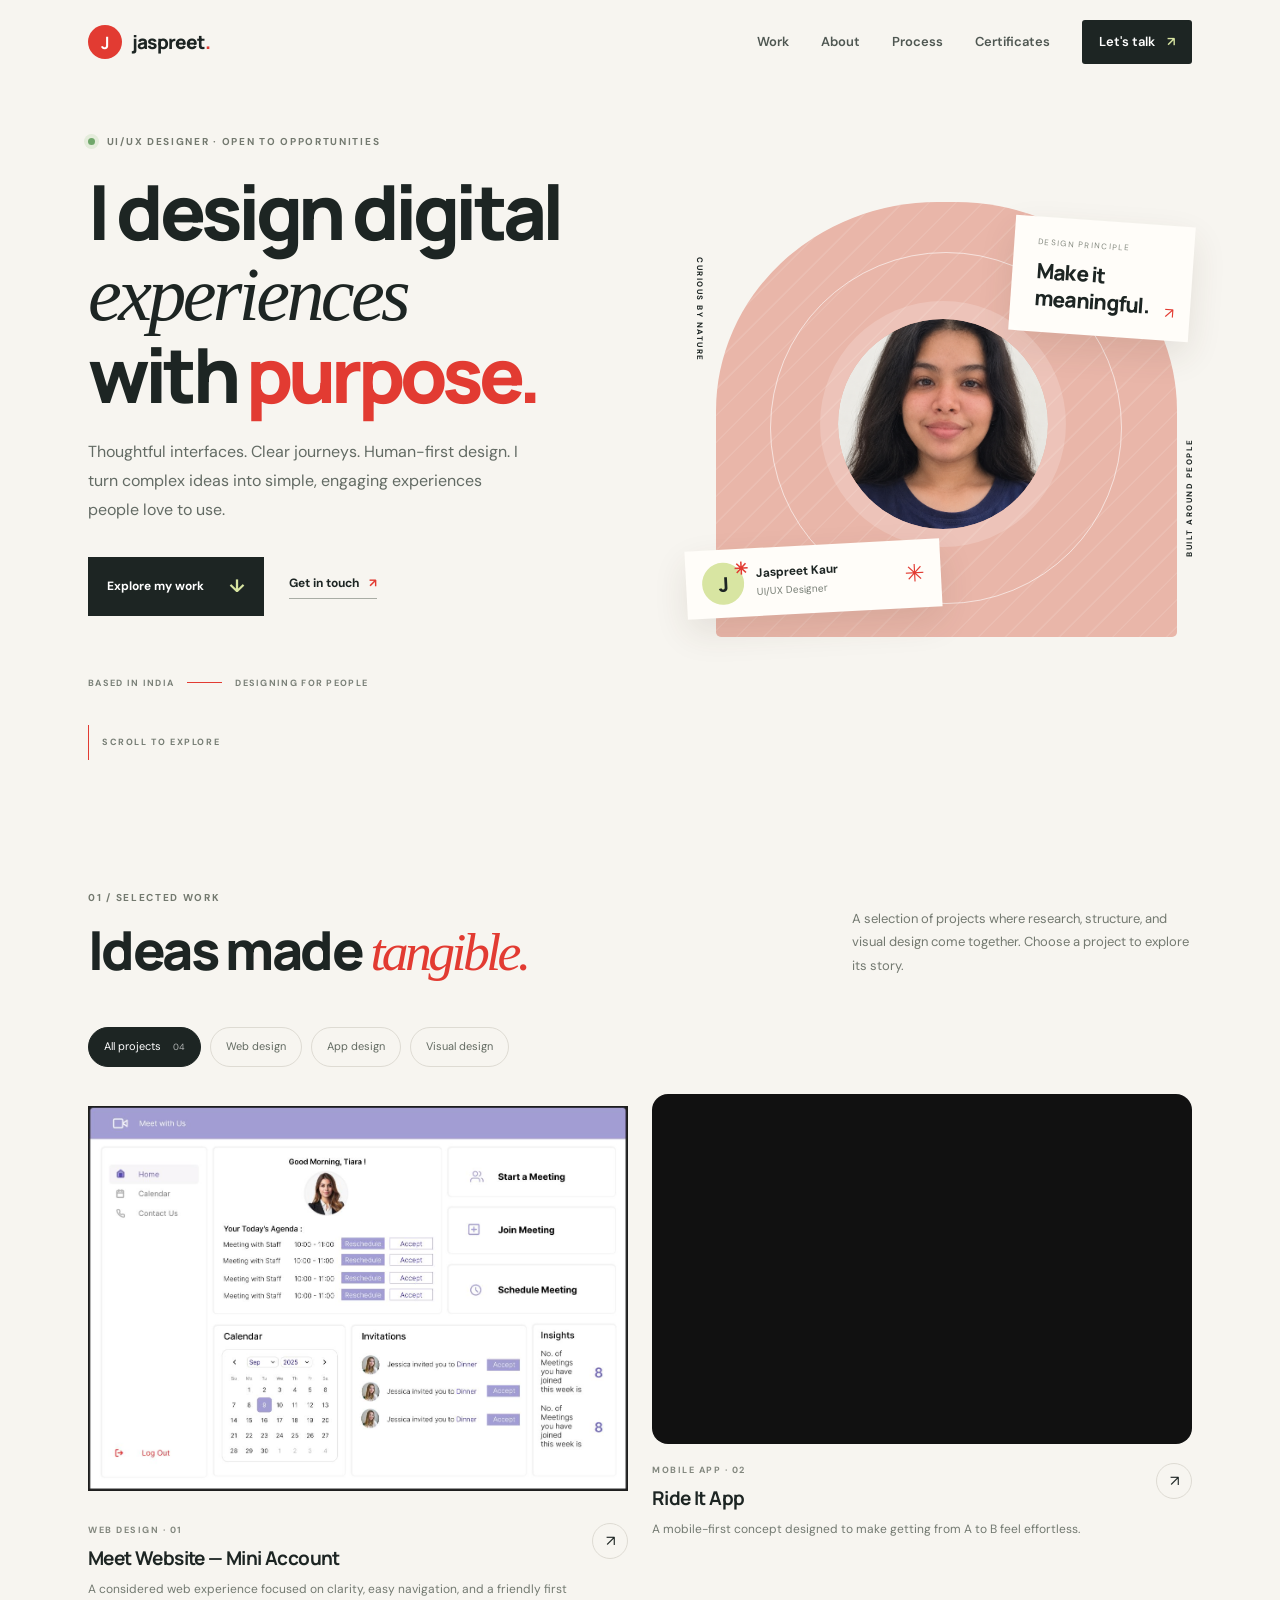
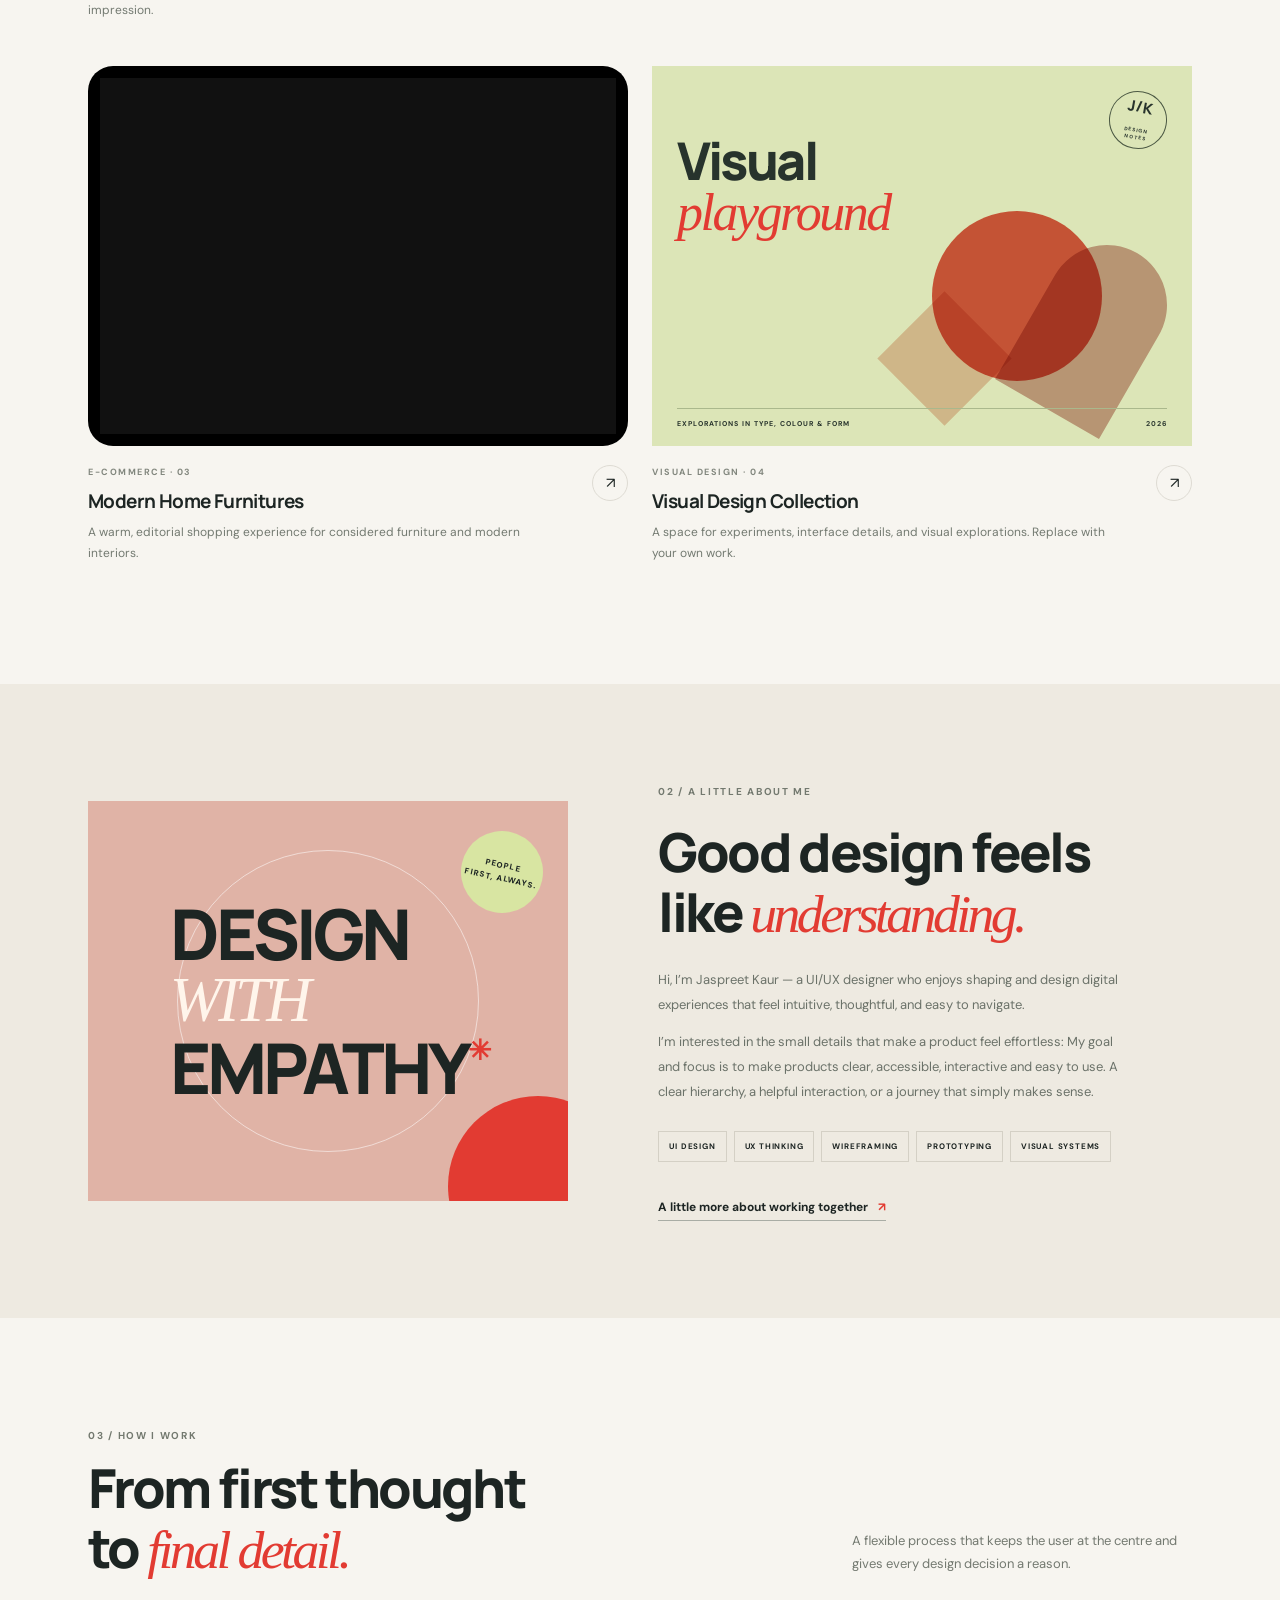
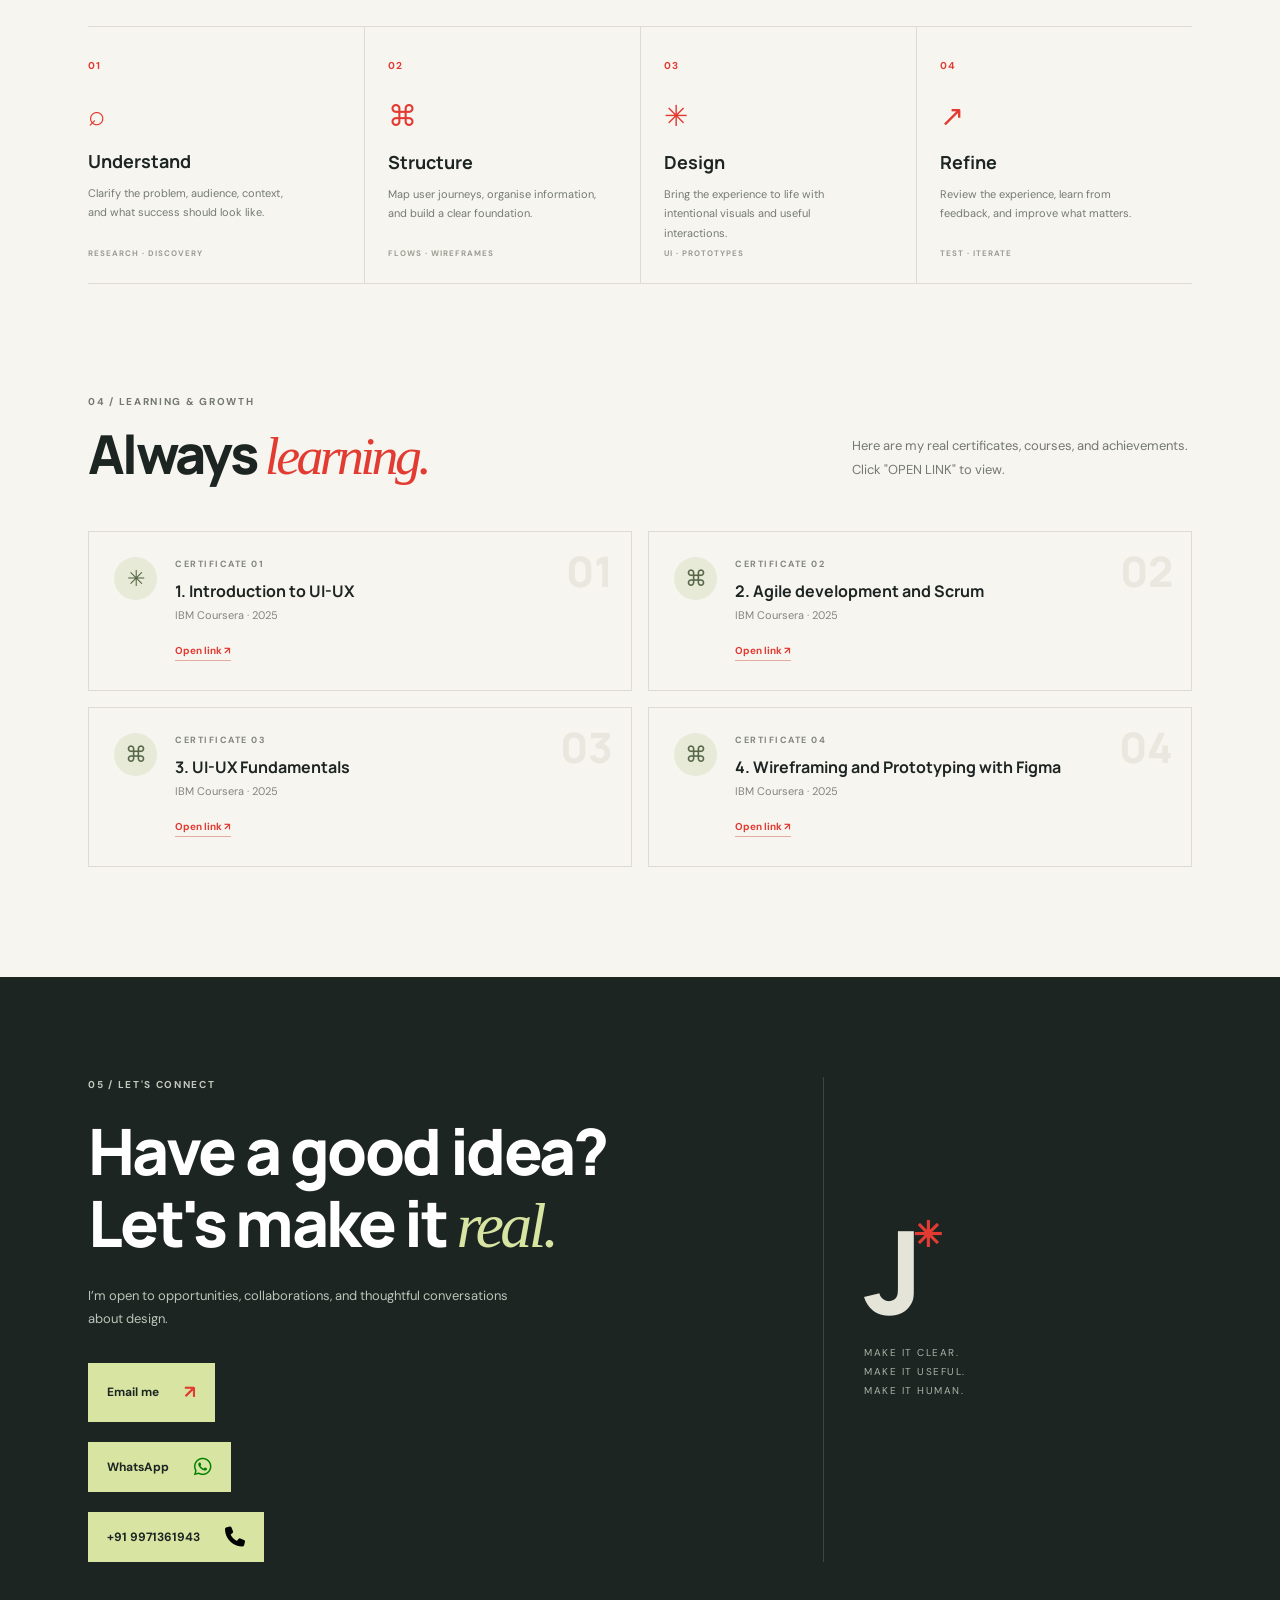
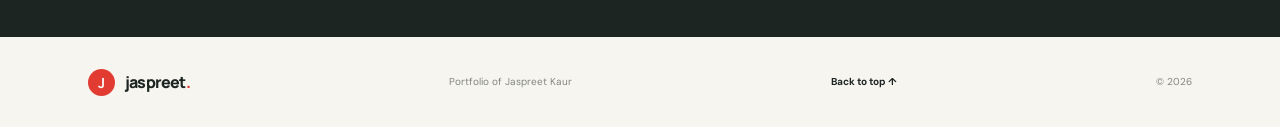
==== commit a3398c2e: "Update index.html" ====
--- a/index.html
+++ b/index.html
@@ -99,7 +99,7 @@
   <!--       project 3     -->
         <article class="project-card reveal" data-category="website">
           <a class="project-visual visual-home" href="project.html?id=modern-home" aria-label="View Modern Home Furnitures project">
-            <video class="project-preview-video"
+            <video class="project-preview-video2"
                      autoplay
                      muted
                      loop
--- a/style.css
+++ b/style.css
@@ -189,6 +189,16 @@
     object-position: center;
 }
 
+.project-preview-video2 {
+    display: block;
+    width: 100%;
+    height: 100%;
+    object-fit: contain;
+    object-position: center;
+    background: #111;
+    border: 0;
+}
+
 
 animation:float 7s ease-in-out infinite} 
 .art-orbit{position:absolute;border:1px solid rgba(29,37,35,.3);border-radius:50%;transform:rotate(-28deg)}.orbit-one{width:390px;height:140px;top:44%;left:5%}
@@ -210,7 +220,7 @@
 .filter-chip{border:1px solid var(--line);background:transparent;color:#626a61;padding:10px 15px;border-radius:30px;font-size:11px;cursor:pointer;transition:all .2s}
 .filter-chip span{font-size:9px;margin-left:9px;opacity:.65}.filter-chip.active,.filter-chip:hover{background:var(--ink);color:white;border-color:var(--ink)}
 .project-grid{display:grid;grid-template-columns:1fr 1fr;gap:45px 24px}.project-card{min-width:0;transition:opacity .25s,transform .25s}.project-card.hidden{display:none}
-.project-visual{height:340px;display:block;position:relative;overflow:hidden;isolation:isolate;transition:transform .35s}.project-large .project-visual{height:410px}
+.project-visual{height:380px;display:block;position:relative;overflow:hidden;isolation:isolate;transition:transform .35s}.project-large .project-visual{height:410px}
 .project-visual:hover .visual-open{opacity:1;transform:translateY(0)}
 .visual-open{position:absolute;right:17px;bottom:17px;background:var(--white);padding:11px 14px;font-size:10px;font-weight:700;opacity:0;transform:translateY(7px);transition:all .25s;z-index:5}
 .project-info{display:flex;justify-content:space-between;gap:15px;padding-top:19px}.project-type{font-size:9px;font-weight:700;letter-spacing:1.5px;color:#82877e;margin:0 0 8px}
@@ -242,7 +252,13 @@
 .route-line{position:absolute;left:30px;top:35px;width:62px;border-top:2px dashed #e45d46;transform:rotate(35deg)}.ride-bottom{margin-top:12px}
 .ride-bottom small{font-size:6px;letter-spacing:.8px;color:#7a8276}.ride-bottom b{display:block;font-size:9px;margin:4px 0 8px}
 .ride-bottom span{display:block;background:#263b31;color:white;text-align:center;padding:8px 2px;font-size:7px}
-.visual-home{background:#e9dfd0;padding:23px 26px;color:#28332d}.home-top{display:flex;justify-content:space-between;font-size:7px;letter-spacing:1px;font-weight:700}
+.visual-home {
+    background: black;
+    padding: 12px 12px;
+    color: #28332d;
+    border-radius: 25px;
+}
+.home-top{display:flex;justify-content:space-between;font-size:7px;letter-spacing:1px;font-weight:700}
 .home-title{font:800 27px/1.1 var(--display);letter-spacing:-1.5px;margin-top:28px;position:relative;z-index:2}
 .home-title i{font-family:Georgia,serif;color:#8b604a;font-weight:400}.furniture-scene{height:170px;position:absolute;bottom:30px;left:25px;right:25px;overflow:hidden}
 .sun-shape{position:absolute;width:140px;height:140px;border-radius:50%;background:#d9b28e;right:30px;top:0}.plant{position:absolute;left:40px;bottom:32px;width:50px;height:100px;z-index:2}
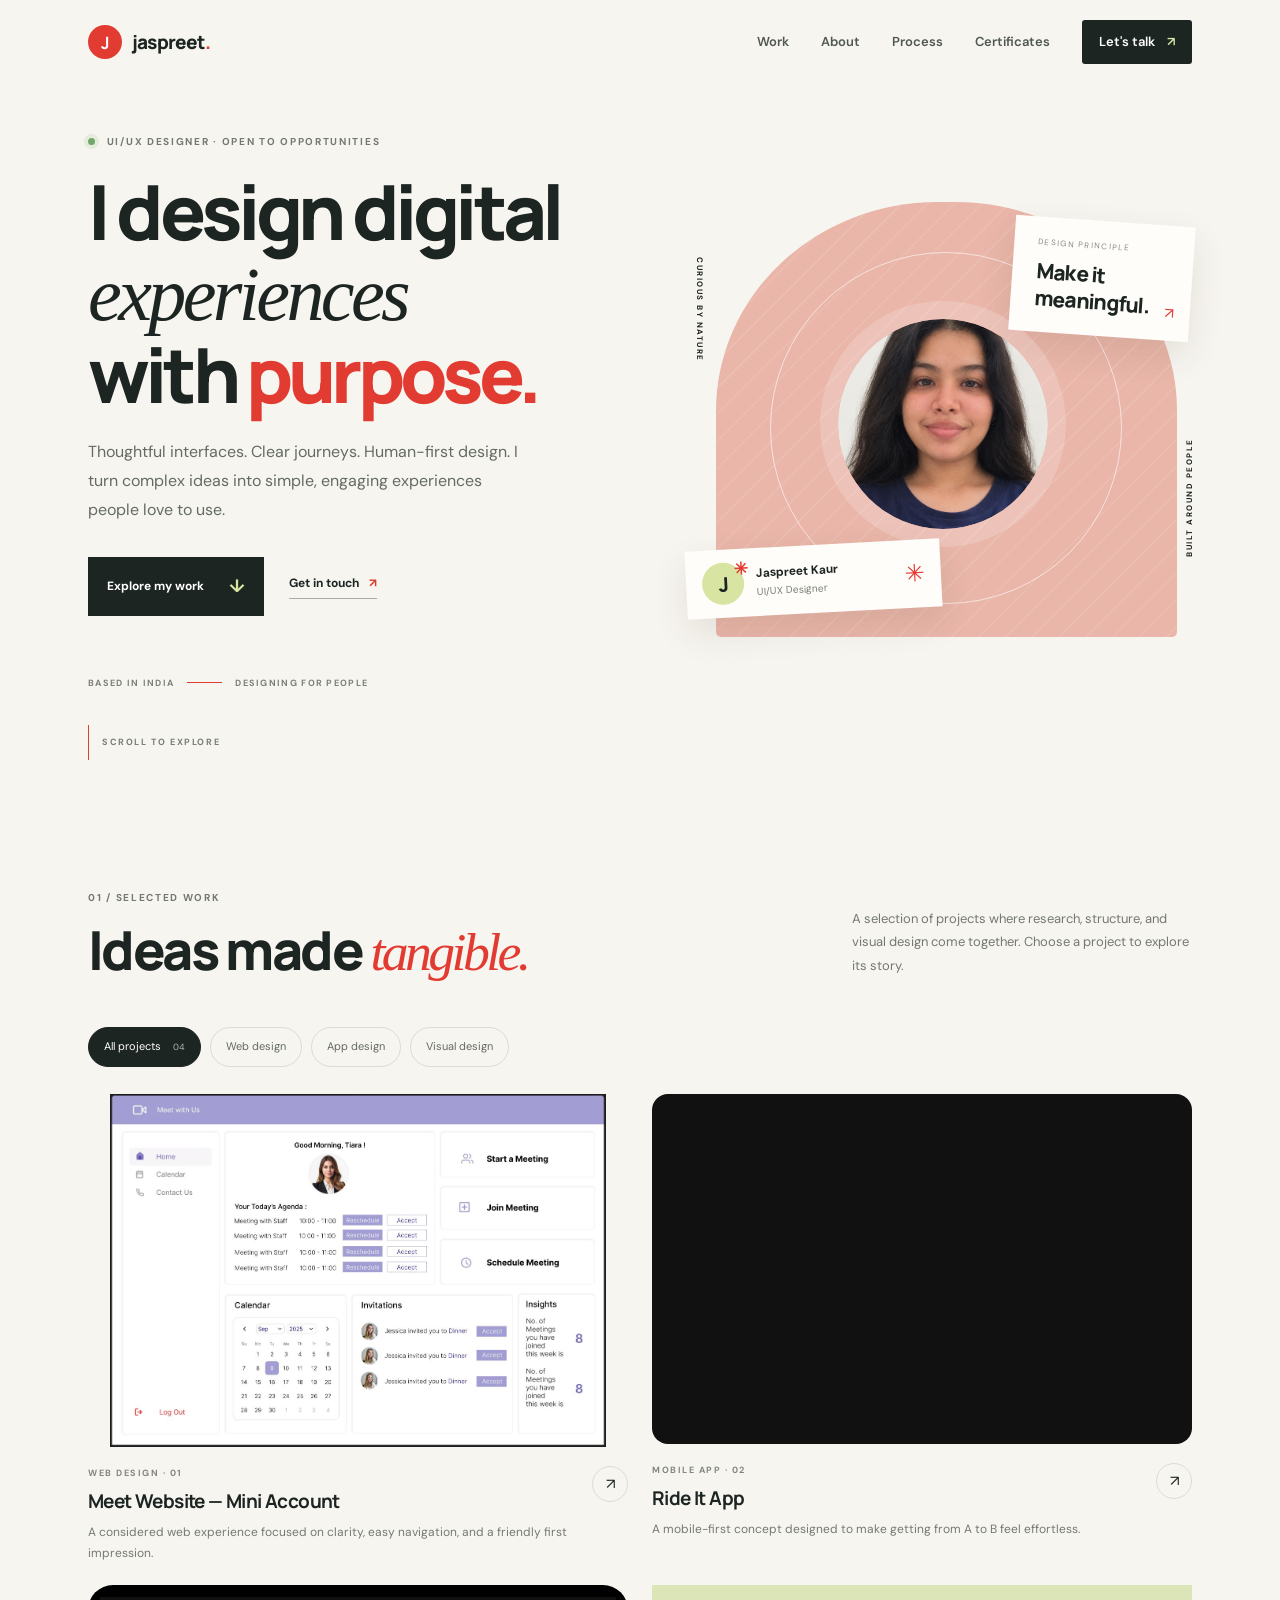
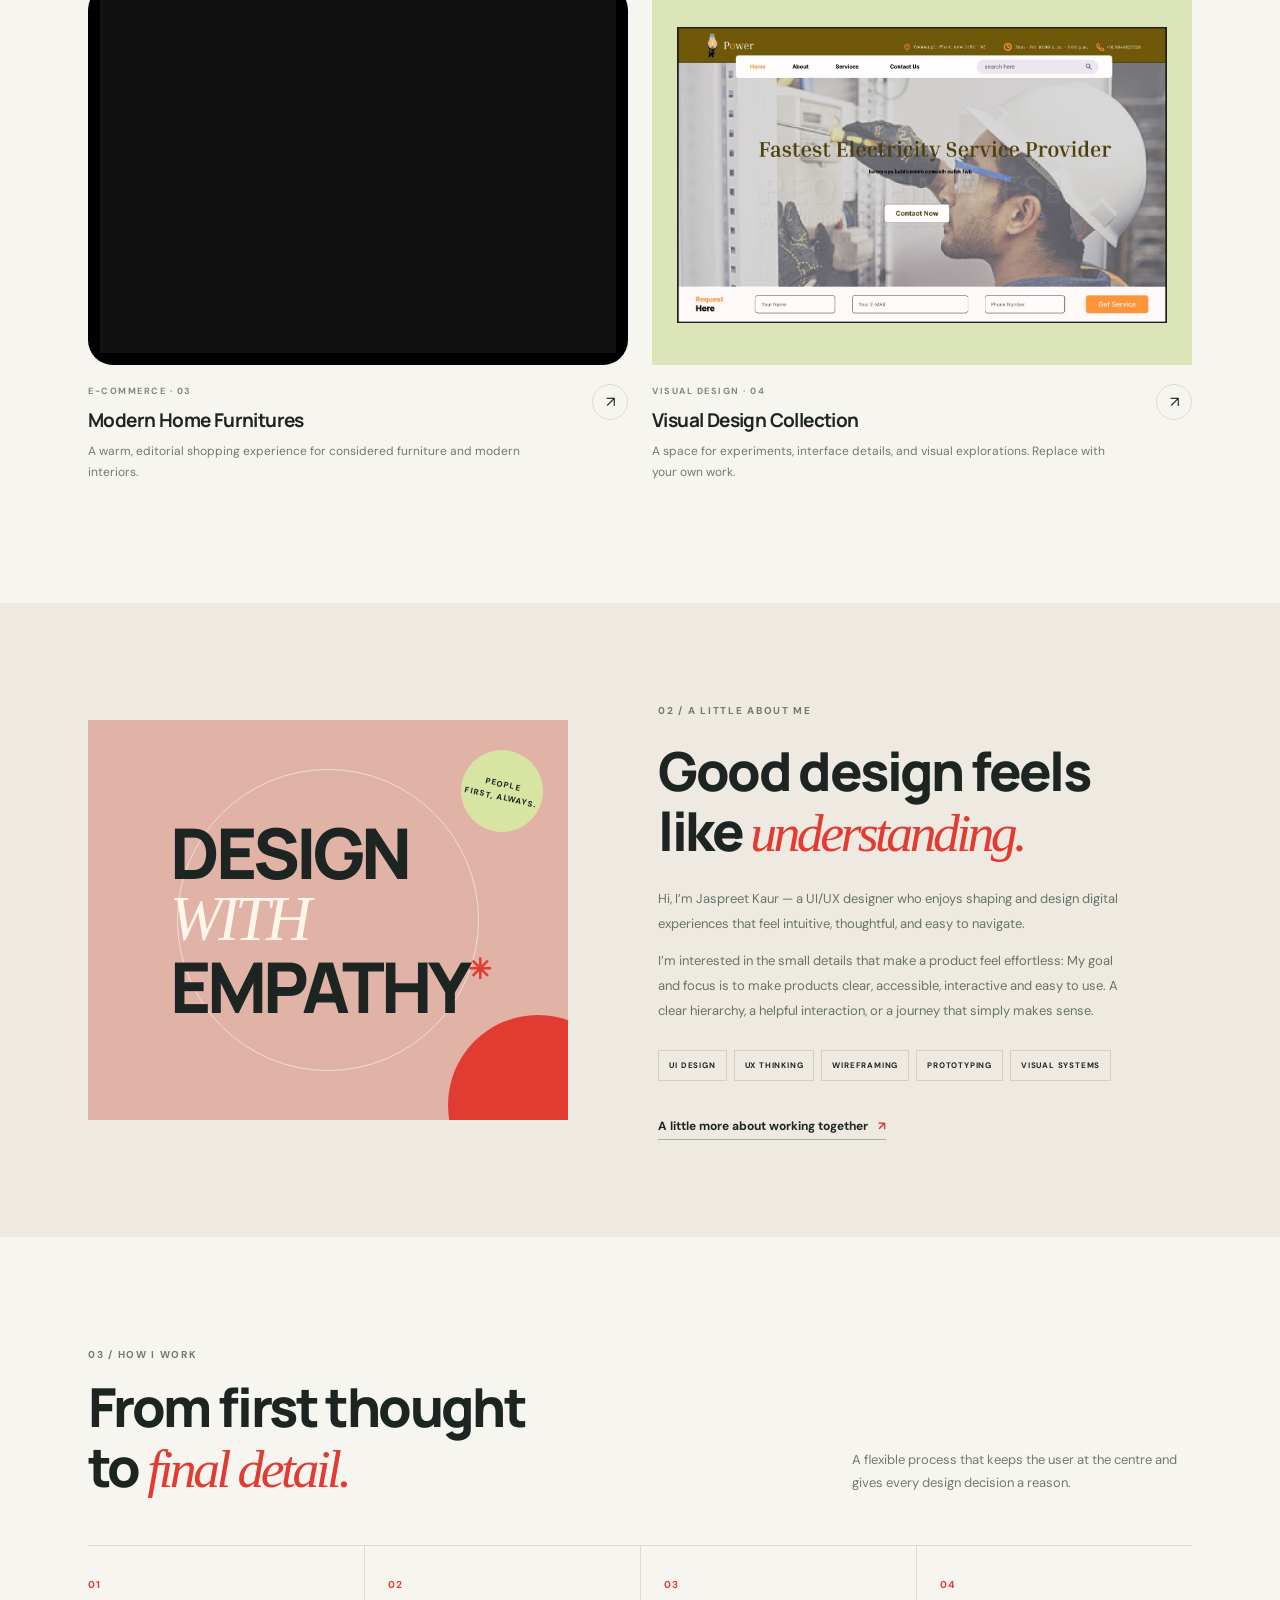
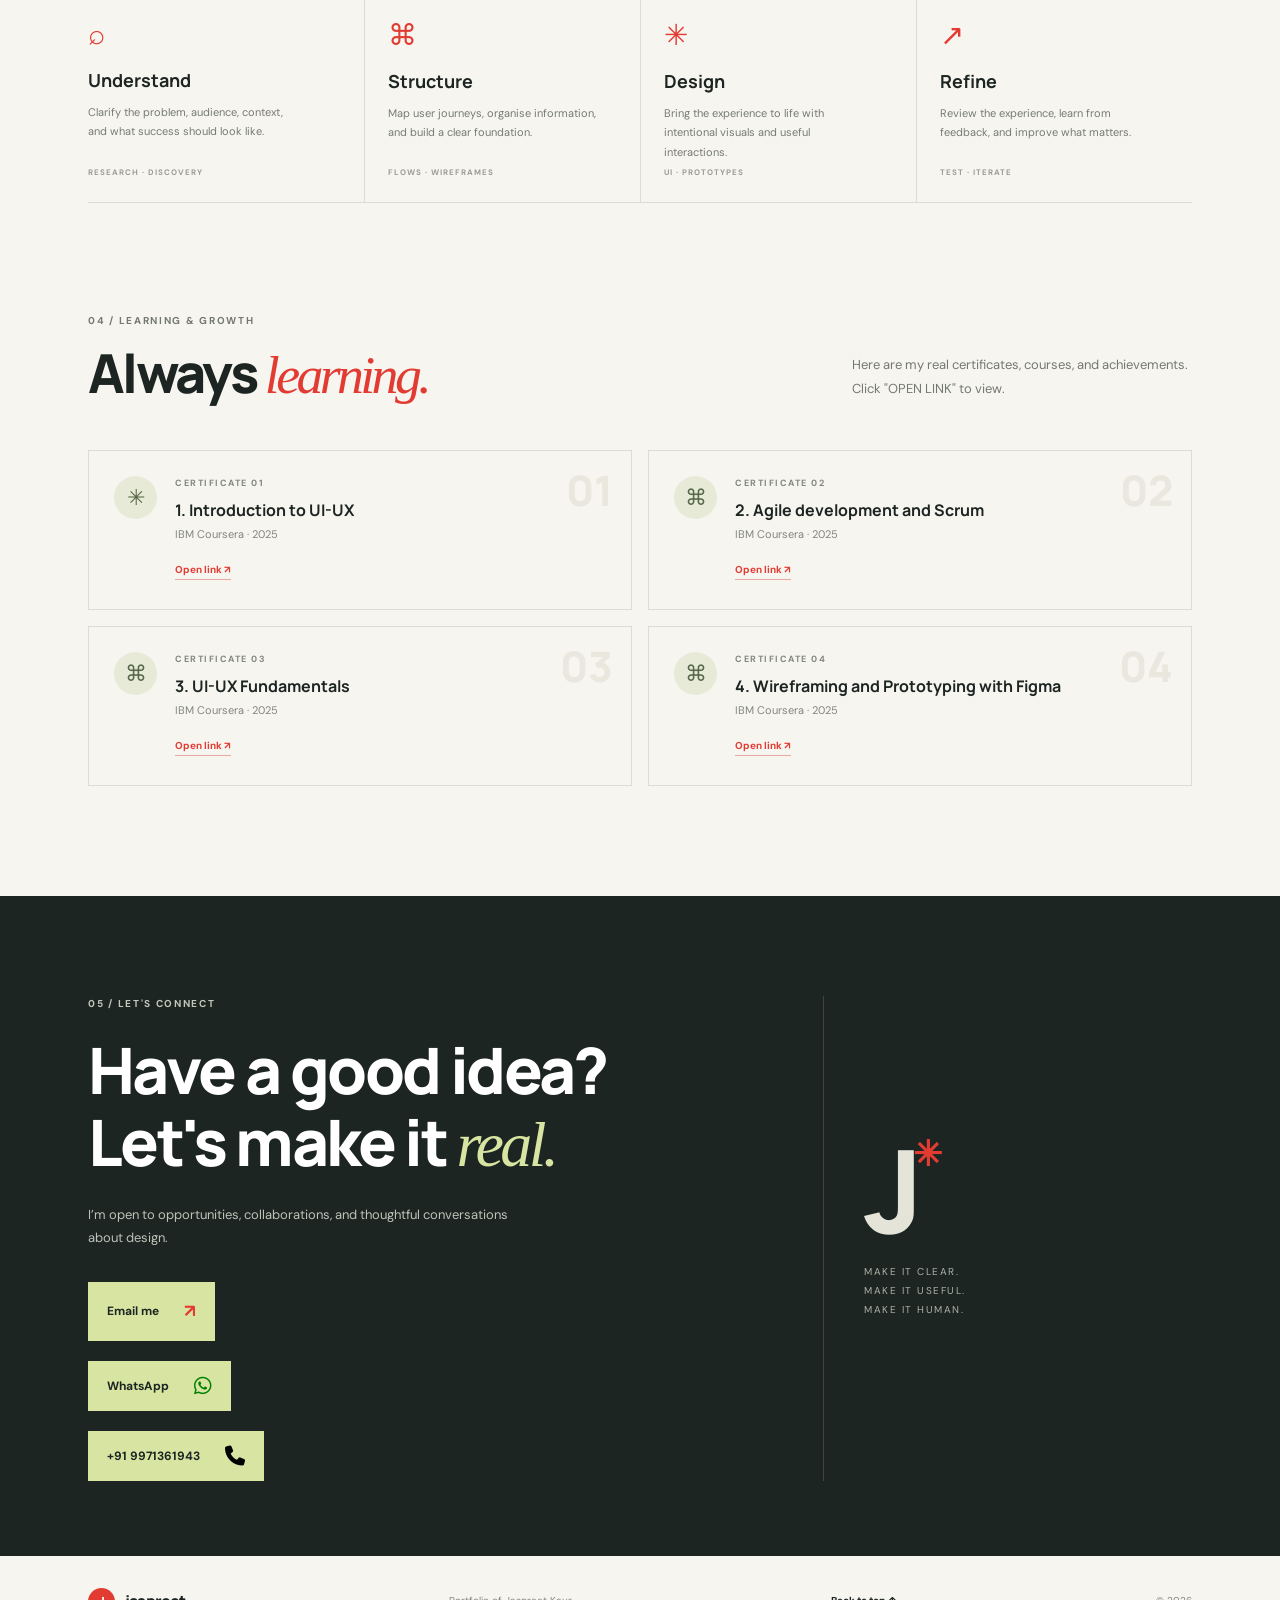
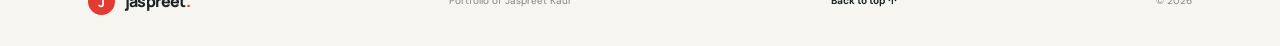
==== commit 311ab898: "Update index.html" ====
--- a/index.html
+++ b/index.html
@@ -70,8 +70,8 @@
         <article class="project-card project-large reveal" data-category="website">
           <a class="project-visual visual-meet" href="project.html?id=meet-website" aria-label="View Meet Website project">
             <img src="snap1.JPG"
-         alt="Ride It mobile app preview"
-         class="project-preview-image">
+             alt="Ride It mobile app preview"
+             class="project-preview-image">
             <span class="visual-open">View project ↗</span>
           </a>
           <div class="project-info"><div><p class="project-type">WEB DESIGN · 01</p><h3>Meet Website — Mini Account</h3><p class="project-summary">A considered web experience focused on clarity, easy navigation, and a friendly first impression.</p></div><a class="round-link" href="project.html?id=meet-website" aria-label="Open Meet Website case study">↗</a></div>
@@ -115,7 +115,10 @@
   <!--    project4     -->
         <article class="project-card reveal" data-category="visual">
           <a class="project-visual visual-lab" href="project.html?id=visual-design" aria-label="View visual design collection">
-            <div class="lab-stamp">J/K<br><small>DESIGN<br>NOTES</small></div><div class="lab-type">Visual<br><span>playground</span></div><div class="lab-shape shape-one"></div><div class="lab-shape shape-two"></div><div class="lab-shape shape-three"></div><div class="lab-footer">EXPLORATIONS IN TYPE, COLOUR & FORM <span>2026</span></div><span class="visual-open">View project ↗</span>
+            <img src="snap4.JPG"
+             alt="Ride It mobile app preview"
+             class="project-preview-image">
+            <span class="visual-open">View project ↗</span>
           </a>
           <div class="project-info"><div><p class="project-type">VISUAL DESIGN · 04</p><h3>Visual Design Collection</h3><p class="project-summary">A space for experiments, interface details, and visual explorations. Replace with your own work.</p></div><a class="round-link" href="project.html?id=visual-design" aria-label="Open Visual Design case study">↗</a></div>
         </article>
--- a/style.css
+++ b/style.css
@@ -220,7 +220,11 @@
 .filter-chip{border:1px solid var(--line);background:transparent;color:#626a61;padding:10px 15px;border-radius:30px;font-size:11px;cursor:pointer;transition:all .2s}
 .filter-chip span{font-size:9px;margin-left:9px;opacity:.65}.filter-chip.active,.filter-chip:hover{background:var(--ink);color:white;border-color:var(--ink)}
 .project-grid{display:grid;grid-template-columns:1fr 1fr;gap:45px 24px}.project-card{min-width:0;transition:opacity .25s,transform .25s}.project-card.hidden{display:none}
-.project-visual{height:380px;display:block;position:relative;overflow:hidden;isolation:isolate;transition:transform .35s}.project-large .project-visual{height:410px}
+.project-visual{height:380px;display:block;position:relative;overflow:hidden;isolation:isolate;transition:transform .35s}
+.project-large{height:352px}
+.visual-meet {
+    height: 353px;
+}
 .project-visual:hover .visual-open{opacity:1;transform:translateY(0)}
 .visual-open{position:absolute;right:17px;bottom:17px;background:var(--white);padding:11px 14px;font-size:10px;font-weight:700;opacity:0;transform:translateY(7px);transition:all .25s;z-index:5}
 .project-info{display:flex;justify-content:space-between;gap:15px;padding-top:19px}.project-type{font-size:9px;font-weight:700;letter-spacing:1.5px;color:#82877e;margin:0 0 8px}
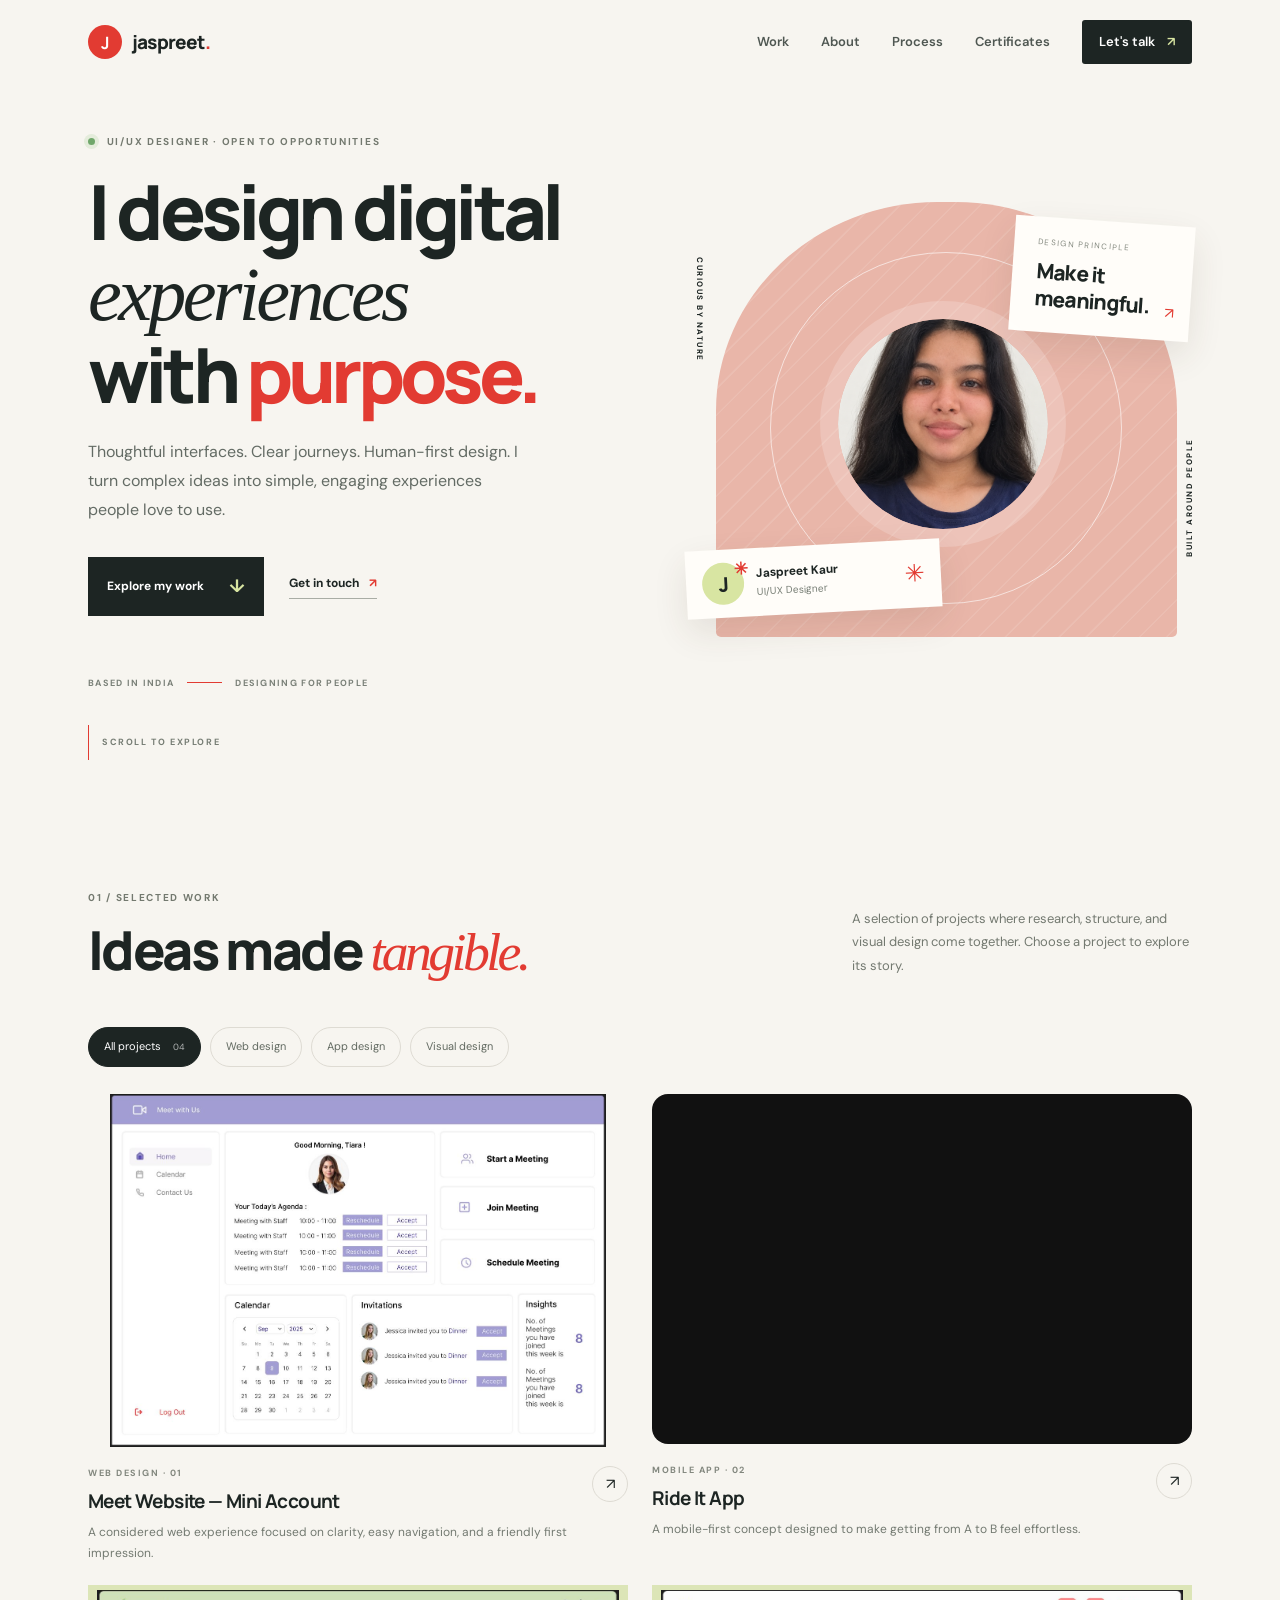
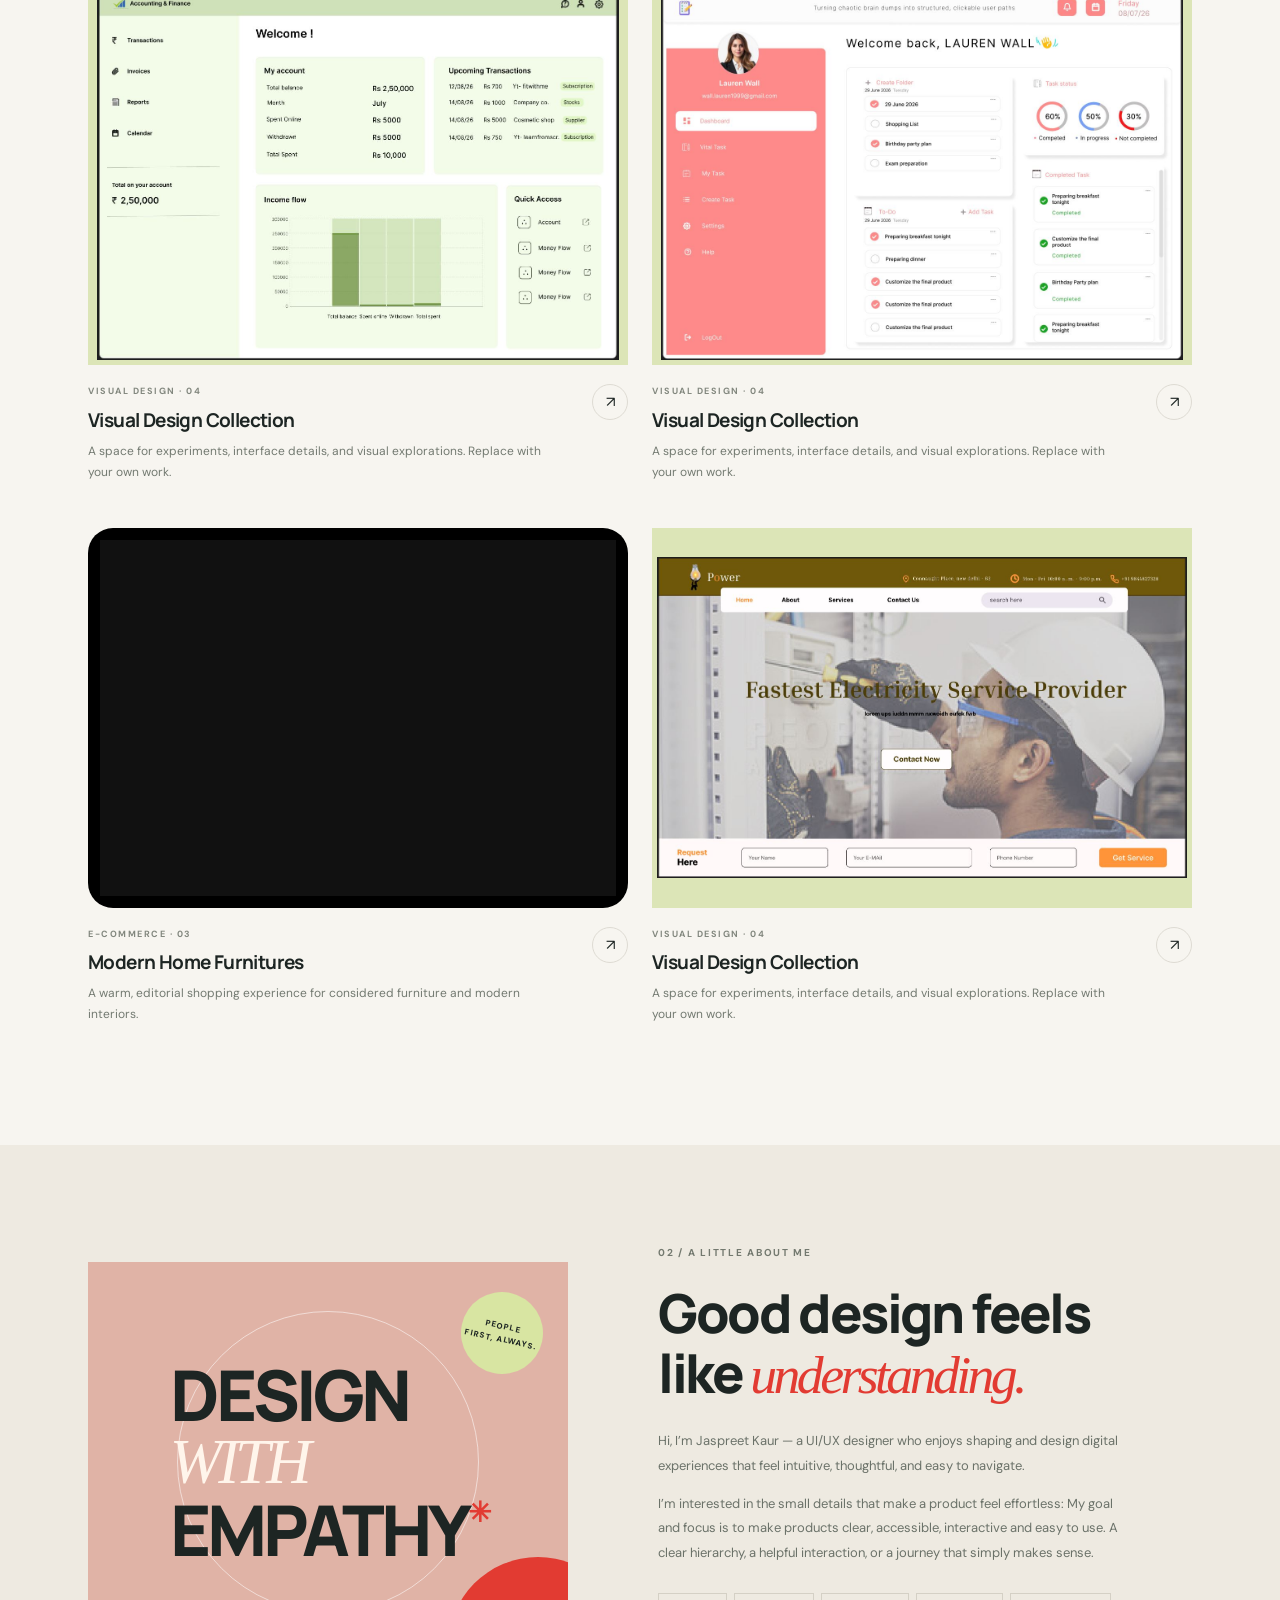
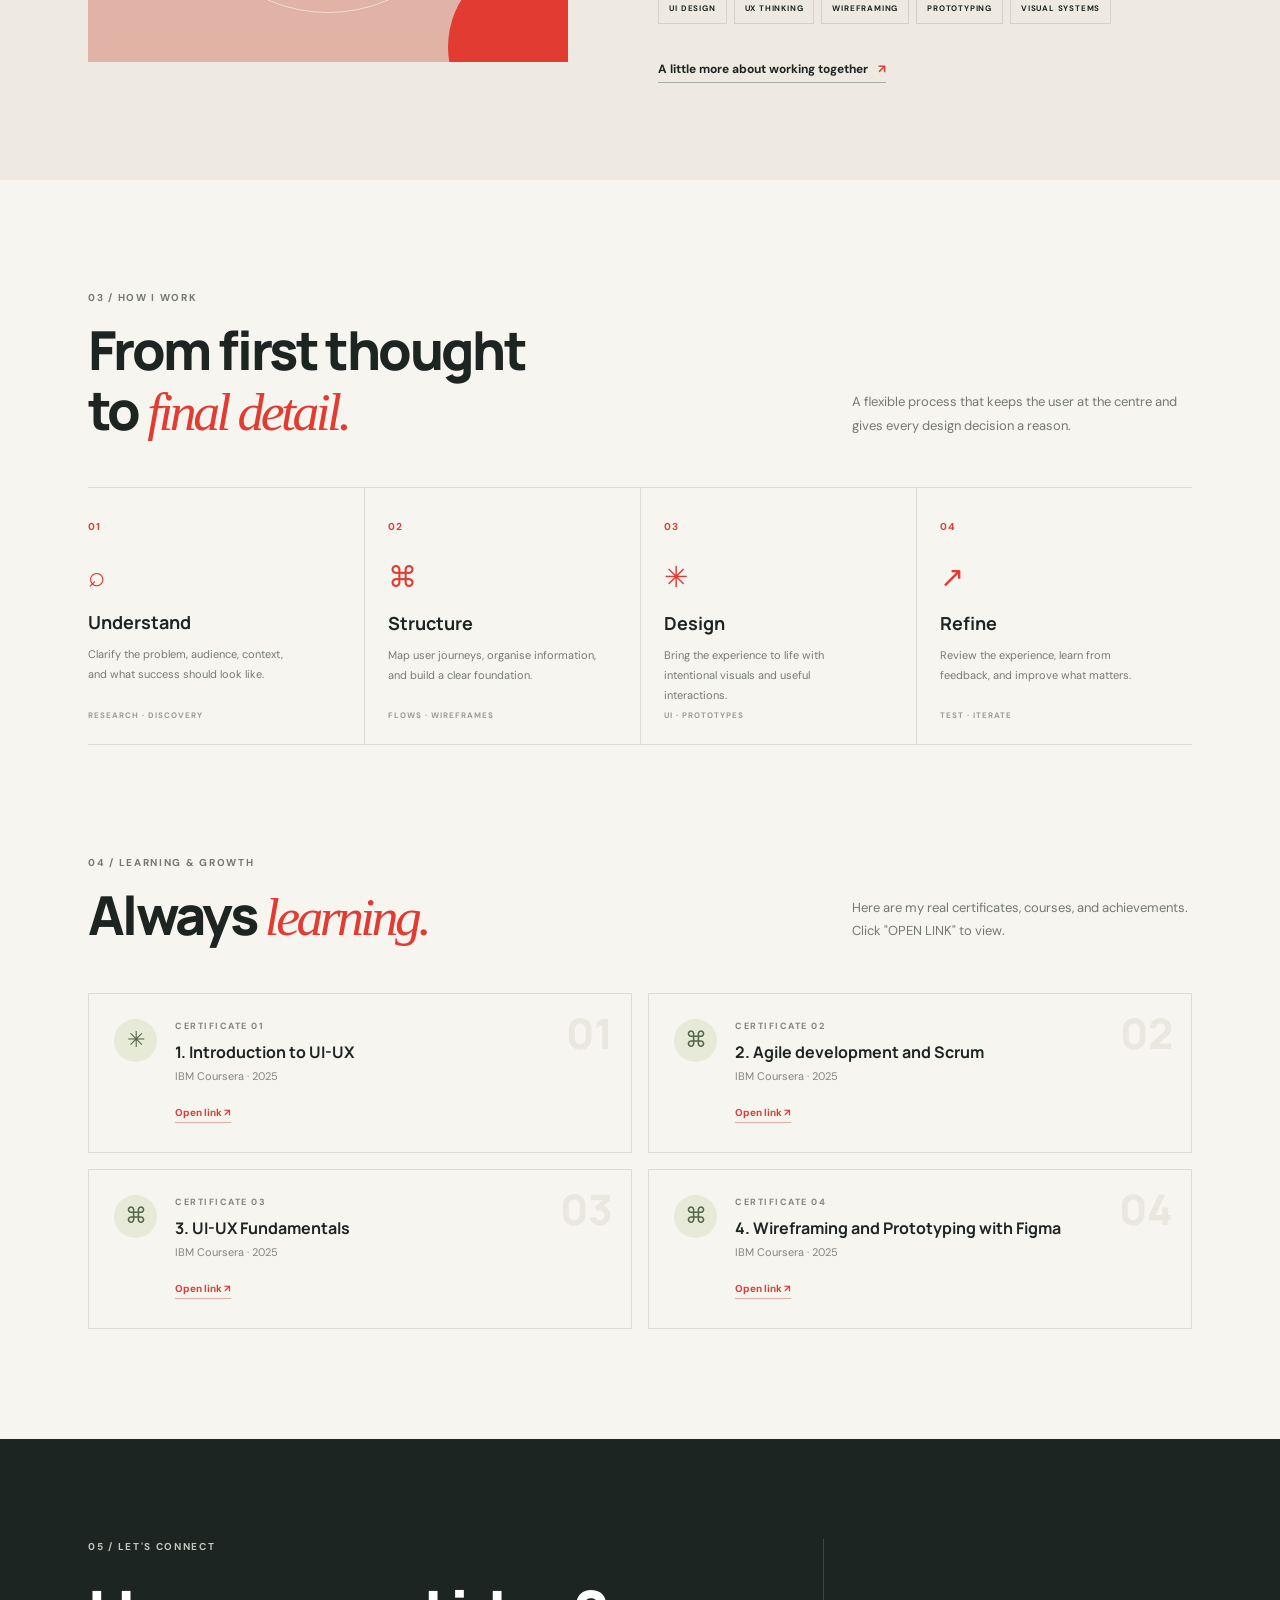
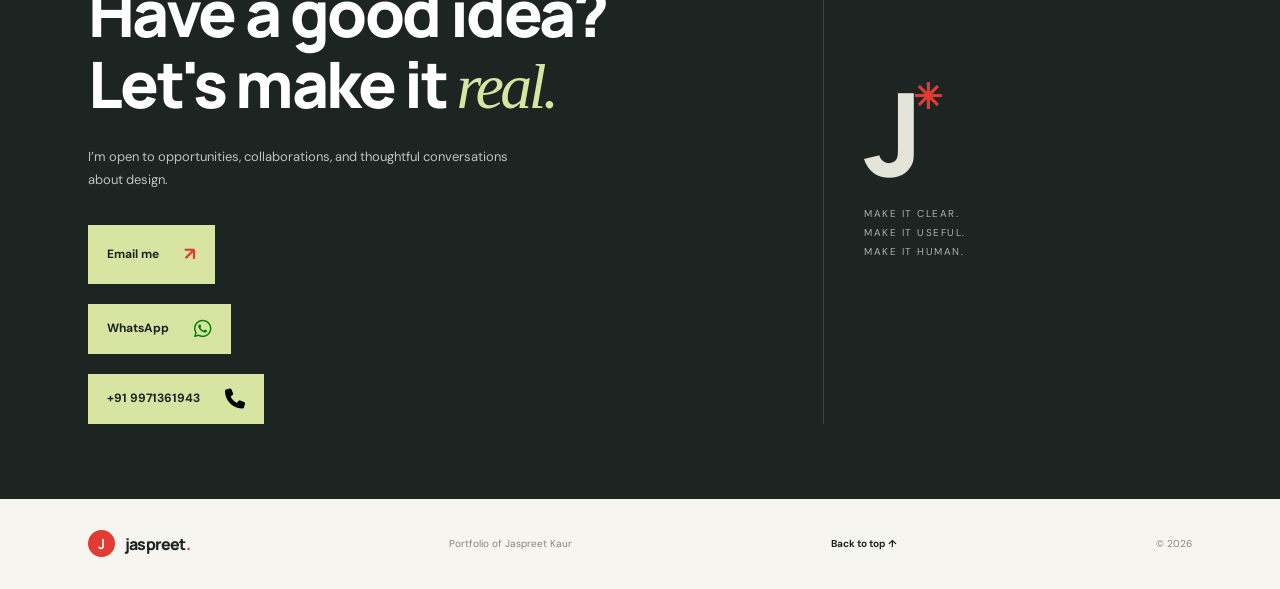
==== commit 6ac182ee: "Update index.html" ====
--- a/index.html
+++ b/index.html
@@ -95,8 +95,30 @@
 
           <div class="project-info"><div><p class="project-type">MOBILE APP · 02</p><h3>Ride It App</h3><p class="project-summary">A mobile-first concept designed to make getting from A to B feel effortless.</p></div><a class="round-link" href="project.html?id=ride-it-app" aria-label="Open Ride It case study">↗</a></div>
         </article>
+
+  <!--    project3     -->
+        <article class="project-card reveal" data-category="visual">
+          <a class="project-visual visual-lab" href="project.html?id=visual-design" aria-label="View visual design collection">
+            <img src="snap2.JPG"
+             alt="Ride It mobile app preview"
+             class="project-preview-image">
+            <span class="visual-open">View project ↗</span>
+          </a>
+          <div class="project-info"><div><p class="project-type">VISUAL DESIGN · 04</p><h3>Visual Design Collection</h3><p class="project-summary">A space for experiments, interface details, and visual explorations. Replace with your own work.</p></div><a class="round-link" href="project.html?id=visual-design" aria-label="Open Visual Design case study">↗</a></div>
+        </article>
+
+    <!--    project4     -->
+        <article class="project-card reveal" data-category="visual">
+          <a class="project-visual visual-lab" href="project.html?id=visual-design" aria-label="View visual design collection">
+            <img src="snap3.JPG"
+             alt="Ride It mobile app preview"
+             class="project-preview-image">
+            <span class="visual-open">View project ↗</span>
+          </a>
+          <div class="project-info"><div><p class="project-type">VISUAL DESIGN · 04</p><h3>Visual Design Collection</h3><p class="project-summary">A space for experiments, interface details, and visual explorations. Replace with your own work.</p></div><a class="round-link" href="project.html?id=visual-design" aria-label="Open Visual Design case study">↗</a></div>
+        </article>
         
-  <!--       project 3     -->
+  <!--       project 5     -->
         <article class="project-card reveal" data-category="website">
           <a class="project-visual visual-home" href="project.html?id=modern-home" aria-label="View Modern Home Furnitures project">
             <video class="project-preview-video2"
@@ -112,7 +134,7 @@
           <div class="project-info"><div><p class="project-type">E-COMMERCE · 03</p><h3>Modern Home Furnitures</h3><p class="project-summary">A warm, editorial shopping experience for considered furniture and modern interiors.</p></div><a class="round-link" href="project.html?id=modern-home" aria-label="Open Modern Home case study">↗</a></div>
         </article>
 
-  <!--    project4     -->
+  <!--    project 6     -->
         <article class="project-card reveal" data-category="visual">
           <a class="project-visual visual-lab" href="project.html?id=visual-design" aria-label="View visual design collection">
             <img src="snap4.JPG"
--- a/style.css
+++ b/style.css
@@ -278,7 +278,7 @@
 .side-table{position:absolute;right:0;bottom:30px;width:40px;height:52px;border-bottom:4px solid #7b5945}
 .side-table div{height:8px;background:#a47b5d;margin-top:10px}
 .floor-line{position:absolute;bottom:20px;left:0;right:0;border-top:1px solid #c6b6a2}
-.home-caption{position:absolute;bottom:10px;left:26px;right:26px;display:flex;justify-content:space-between;font-size:8px;font-weight:700;letter-spacing:.5px}.visual-lab{background:#dce5b7;color:#27332c;padding:25px}.lab-stamp{position:absolute;right:25px;top:25px;width:58px;height:58px;border:1px solid #4c5944;border-radius:50%;display:grid;place-items:center;text-align:center;font:800 15px/1 var(--display);transform:rotate(10deg)}.lab-stamp small{font:700 5px/1.3 var(--body);letter-spacing:1px}.lab-type{font:800 clamp(34px,4.2vw,52px)/.95 var(--display);letter-spacing:-2.5px;margin-top:45px;position:relative;z-index:2}.lab-type span{font:italic 400 clamp(34px,4.2vw,52px)/1 Georgia,serif;color:var(--red)}.lab-shape{position:absolute;mix-blend-mode:multiply}.shape-one{width:170px;height:170px;border-radius:50%;background:#e45c49;right:90px;bottom:65px}.shape-two{width:120px;height:180px;background:#d4a6a0;right:40px;bottom:25px;transform:rotate(30deg);border-radius:90px 90px 0 0}.shape-three{width:95px;height:95px;background:#f0cbbd;right:200px;bottom:40px;transform:rotate(45deg)}.lab-footer{position:absolute;bottom:17px;left:25px;right:25px;border-top:1px solid #aab88c;padding-top:9px;display:flex;justify-content:space-between;font-size:7px;letter-spacing:1px;font-weight:700}.edit-hint{display:flex;align-items:center;gap:9px;margin:35px 0 0;font-size:11px;color:#777e74}.edit-hint span{color:var(--red);font-size:19px}.about-section{background:#eeeae1;padding:100px 0}.about-layout{display:grid;grid-template-columns:.9fr 1fr;gap:90px;align-items:center}.about-art{height:400px;background:#e0b3a6;position:relative;overflow:hidden;display:flex;align-items:center;justify-content:center}.about-art:before{content:"";position:absolute;width:300px;height:300px;border:1px solid #fff8;border-radius:50%;left:50%;top:50%;transform:translate(-50%,-50%)}.about-big{font:800 clamp(47px,6vw,70px)/.88 var(--display);letter-spacing:-4px;position:relative;z-index:1}.about-big span:not(.about-star){font:italic 400 .9em Georgia,serif;color:#fff5eb}.about-star{color:var(--red);font-size:28px;vertical-align:top}.about-sticker{position:absolute;right:25px;top:30px;background:var(--lime);border-radius:50%;width:82px;height:82px;display:grid;place-content:center;text-align:center;font-size:8px;letter-spacing:1px;font-weight:800;transform:rotate(12deg)}.about-circle{position:absolute;width:180px;height:180px;border-radius:50%;background:var(--red);right:-60px;bottom:-75px}.about-copy h2{margin-bottom:24px}.about-copy>p:not(.eyebrow){font-size:13px;color:#6b7269;line-height:1.9;max-width:470px}.skill-list{display:flex;gap:7px;flex-wrap:wrap;margin:27px 0 32px}.skill-list span{border:1px solid #d4d0c5;padding:8px 10px;font-size:8px;font-weight:700;letter-spacing:.8px}.process-section,.credentials-section{padding-top:110px;padding-bottom:110px}.process-grid{display:grid;grid-template-columns:repeat(4,1fr);border-top:1px solid var(--line);border-bottom:1px solid var(--line)}.process-step{padding:25px 23px 28px 0;position:relative;min-height:255px}.process-step+.process-step{border-left:1px solid var(--line);padding-left:23px}.step-no{font-size:10px;font-weight:700;color:var(--red);letter-spacing:1px}.step-icon{font:400 29px Georgia,serif;margin:23px 0 17px;color:var(--red)}.process-step h3{font:700 18px var(--display);margin:0 0 10px}.process-step p{font-size:11px;color:#747b72;line-height:1.8;max-width:210px}.step-tag{position:absolute;bottom:23px;left:0;font-size:8px;letter-spacing:1px;font-weight:700;color:#999d93}.process-step+.process-step .step-tag{left:23px}.credentials-section{padding-top:0}.credential-grid{display:grid;grid-template-columns:1fr 1fr;gap:16px}.credential-card{display:flex;align-items:flex-start;gap:18px;border:1px solid var(--line);padding:25px;position:relative;min-height:160px;overflow:hidden}.credential-icon{width:43px;height:43px;background:#e6ead7;border-radius:50%;display:grid;place-items:center;color:#596749;font-size:22px;flex-shrink:0}.credential-card h3{font:700 16px var(--display);margin:0 0 5px}.credential-card p:not(.project-type){font-size:11px;color:#81867e;margin:0 0 13px}.credential-link{font-size:10px;font-weight:700;color:var(--red);border-bottom:1px solid #e6aaa3;padding-bottom:3px}.credential-number{position:absolute;right:18px;top:10px;font:800 42px var(--display);color:#eae7df;z-index:-1}.contact-section{background:var(--ink);color:white;padding:100px 0 75px;overflow:hidden}.contact-layout{display:grid;grid-template-columns:1.3fr .7fr;gap:50px}.contact-copy .eyebrow{color:#c3c8bd}.contact-copy h2{font-size:clamp(42px,5vw,66px);margin-bottom:22px}.contact-copy h2 .serif-word{color:var(--lime)}.contact-copy>p:not(.eyebrow){max-width:430px;color:#bdc3b9;font-size:13px;line-height:1.8}.button-light{margin-top:20px;background:var(--lime);color:var(--ink)}.button-light span{color:var(--red)}.contact-side{position:relative;border-left:1px solid #ffffff25;padding-left:40px;display:flex;flex-direction:column;justify-content:center}.contact-big-mark{font:800 115px/.9 var(--display);letter-spacing:-10px;color:#e5e4d9}.contact-big-mark span{font-size:35px;color:var(--red);vertical-align:top}.contact-side>p{font-size:10px;line-height:1.9;letter-spacing:1.5px;color:#aab2a7;margin:20px 0}.contact-links{display:flex;gap:16px;flex-wrap:wrap}.contact-links a{font-size:10px;border-bottom:1px solid #707970;padding-bottom:4px}.contact-links a:hover{color:var(--lime)}.site-footer{display:flex;align-items:center;justify-content:space-between;gap:15px;min-height:90px;font-size:10px;color:#81867e}.site-footer .brand{color:var(--ink);font-size:16px}.site-footer .brand-mark{width:27px;height:27px;font-size:14px}.site-footer p{margin:0}.site-footer>a:not(.brand){font-weight:700;color:var(--ink)}.reveal{opacity:0;transform:translateY(18px);transition:opacity .7s ease,transform .7s cubic-bezier(.2,.7,.2,1)}.reveal.visible{opacity:1;transform:translateY(0)}@keyframes float{0%,100%{transform:translateY(0)}50%{transform:translateY(-12px)}}@media(prefers-reduced-motion:reduce){*,*:before,*:after{scroll-behavior:auto!important;animation:none!important;transition:none!important}.reveal{opacity:1;transform:none}}
+.home-caption{position:absolute;bottom:10px;left:26px;right:26px;display:flex;justify-content:space-between;font-size:8px;font-weight:700;letter-spacing:.5px}.visual-lab{background:#dce5b7;color:#27332c;padding:5px}.lab-stamp{position:absolute;right:25px;top:25px;width:58px;height:58px;border:1px solid #4c5944;border-radius:50%;display:grid;place-items:center;text-align:center;font:800 15px/1 var(--display);transform:rotate(10deg)}.lab-stamp small{font:700 5px/1.3 var(--body);letter-spacing:1px}.lab-type{font:800 clamp(34px,4.2vw,52px)/.95 var(--display);letter-spacing:-2.5px;margin-top:45px;position:relative;z-index:2}.lab-type span{font:italic 400 clamp(34px,4.2vw,52px)/1 Georgia,serif;color:var(--red)}.lab-shape{position:absolute;mix-blend-mode:multiply}.shape-one{width:170px;height:170px;border-radius:50%;background:#e45c49;right:90px;bottom:65px}.shape-two{width:120px;height:180px;background:#d4a6a0;right:40px;bottom:25px;transform:rotate(30deg);border-radius:90px 90px 0 0}.shape-three{width:95px;height:95px;background:#f0cbbd;right:200px;bottom:40px;transform:rotate(45deg)}.lab-footer{position:absolute;bottom:17px;left:25px;right:25px;border-top:1px solid #aab88c;padding-top:9px;display:flex;justify-content:space-between;font-size:7px;letter-spacing:1px;font-weight:700}.edit-hint{display:flex;align-items:center;gap:9px;margin:35px 0 0;font-size:11px;color:#777e74}.edit-hint span{color:var(--red);font-size:19px}.about-section{background:#eeeae1;padding:100px 0}.about-layout{display:grid;grid-template-columns:.9fr 1fr;gap:90px;align-items:center}.about-art{height:400px;background:#e0b3a6;position:relative;overflow:hidden;display:flex;align-items:center;justify-content:center}.about-art:before{content:"";position:absolute;width:300px;height:300px;border:1px solid #fff8;border-radius:50%;left:50%;top:50%;transform:translate(-50%,-50%)}.about-big{font:800 clamp(47px,6vw,70px)/.88 var(--display);letter-spacing:-4px;position:relative;z-index:1}.about-big span:not(.about-star){font:italic 400 .9em Georgia,serif;color:#fff5eb}.about-star{color:var(--red);font-size:28px;vertical-align:top}.about-sticker{position:absolute;right:25px;top:30px;background:var(--lime);border-radius:50%;width:82px;height:82px;display:grid;place-content:center;text-align:center;font-size:8px;letter-spacing:1px;font-weight:800;transform:rotate(12deg)}.about-circle{position:absolute;width:180px;height:180px;border-radius:50%;background:var(--red);right:-60px;bottom:-75px}.about-copy h2{margin-bottom:24px}.about-copy>p:not(.eyebrow){font-size:13px;color:#6b7269;line-height:1.9;max-width:470px}.skill-list{display:flex;gap:7px;flex-wrap:wrap;margin:27px 0 32px}.skill-list span{border:1px solid #d4d0c5;padding:8px 10px;font-size:8px;font-weight:700;letter-spacing:.8px}.process-section,.credentials-section{padding-top:110px;padding-bottom:110px}.process-grid{display:grid;grid-template-columns:repeat(4,1fr);border-top:1px solid var(--line);border-bottom:1px solid var(--line)}.process-step{padding:25px 23px 28px 0;position:relative;min-height:255px}.process-step+.process-step{border-left:1px solid var(--line);padding-left:23px}.step-no{font-size:10px;font-weight:700;color:var(--red);letter-spacing:1px}.step-icon{font:400 29px Georgia,serif;margin:23px 0 17px;color:var(--red)}.process-step h3{font:700 18px var(--display);margin:0 0 10px}.process-step p{font-size:11px;color:#747b72;line-height:1.8;max-width:210px}.step-tag{position:absolute;bottom:23px;left:0;font-size:8px;letter-spacing:1px;font-weight:700;color:#999d93}.process-step+.process-step .step-tag{left:23px}.credentials-section{padding-top:0}.credential-grid{display:grid;grid-template-columns:1fr 1fr;gap:16px}.credential-card{display:flex;align-items:flex-start;gap:18px;border:1px solid var(--line);padding:25px;position:relative;min-height:160px;overflow:hidden}.credential-icon{width:43px;height:43px;background:#e6ead7;border-radius:50%;display:grid;place-items:center;color:#596749;font-size:22px;flex-shrink:0}.credential-card h3{font:700 16px var(--display);margin:0 0 5px}.credential-card p:not(.project-type){font-size:11px;color:#81867e;margin:0 0 13px}.credential-link{font-size:10px;font-weight:700;color:var(--red);border-bottom:1px solid #e6aaa3;padding-bottom:3px}.credential-number{position:absolute;right:18px;top:10px;font:800 42px var(--display);color:#eae7df;z-index:-1}.contact-section{background:var(--ink);color:white;padding:100px 0 75px;overflow:hidden}.contact-layout{display:grid;grid-template-columns:1.3fr .7fr;gap:50px}.contact-copy .eyebrow{color:#c3c8bd}.contact-copy h2{font-size:clamp(42px,5vw,66px);margin-bottom:22px}.contact-copy h2 .serif-word{color:var(--lime)}.contact-copy>p:not(.eyebrow){max-width:430px;color:#bdc3b9;font-size:13px;line-height:1.8}.button-light{margin-top:20px;background:var(--lime);color:var(--ink)}.button-light span{color:var(--red)}.contact-side{position:relative;border-left:1px solid #ffffff25;padding-left:40px;display:flex;flex-direction:column;justify-content:center}.contact-big-mark{font:800 115px/.9 var(--display);letter-spacing:-10px;color:#e5e4d9}.contact-big-mark span{font-size:35px;color:var(--red);vertical-align:top}.contact-side>p{font-size:10px;line-height:1.9;letter-spacing:1.5px;color:#aab2a7;margin:20px 0}.contact-links{display:flex;gap:16px;flex-wrap:wrap}.contact-links a{font-size:10px;border-bottom:1px solid #707970;padding-bottom:4px}.contact-links a:hover{color:var(--lime)}.site-footer{display:flex;align-items:center;justify-content:space-between;gap:15px;min-height:90px;font-size:10px;color:#81867e}.site-footer .brand{color:var(--ink);font-size:16px}.site-footer .brand-mark{width:27px;height:27px;font-size:14px}.site-footer p{margin:0}.site-footer>a:not(.brand){font-weight:700;color:var(--ink)}.reveal{opacity:0;transform:translateY(18px);transition:opacity .7s ease,transform .7s cubic-bezier(.2,.7,.2,1)}.reveal.visible{opacity:1;transform:translateY(0)}@keyframes float{0%,100%{transform:translateY(0)}50%{transform:translateY(-12px)}}@media(prefers-reduced-motion:reduce){*,*:before,*:after{scroll-behavior:auto!important;animation:none!important;transition:none!important}.reveal{opacity:1;transform:none}}
 @media(max-width:900px){.hero{grid-template-columns:1fr .8fr;gap:15px;min-height:600px}.hero h1{font-size:57px;letter-spacing:-3.7px}.hero-art{height:420px}.art-sun{width:160px;height:160px}.art-card-top{right:-4px}.project-large .project-visual{height:350px}.project-visual{height:300px}.about-layout{gap:45px}.about-art{height:340px}.process-step{padding-right:14px}.process-step+.process-step{padding-left:14px}.process-step+.process-step .step-tag{left:14px}}
 @media(max-width:680px){.site-header{height:72px;padding:0 20px}.menu-toggle{display:flex;width:40px;height:40px;border:1px solid var(--line);background:transparent;align-items:center;justify-content:center;flex-direction:column;gap:5px}.menu-toggle span{height:1px;width:17px;background:var(--ink);transition:transform .2s}.menu-toggle[aria-expanded=true] span:first-child{transform:translateY(3px) rotate(45deg)}.menu-toggle[aria-expanded=true] span:last-child{transform:translateY(-3px) rotate(-45deg)}.nav{display:none;position:absolute;top:65px;left:15px;right:15px;background:var(--white);padding:20px;box-shadow:0 15px 35px #0001;align-items:stretch;flex-direction:column;gap:17px}.nav.open{display:flex}.nav-contact{text-align:center}.section-wrap{padding-left:20px;padding-right:20px}.hero{display:flex;flex-direction:column;align-items:stretch;padding-top:50px;padding-bottom:80px;gap:20px}.hero h1{font-size:clamp(49px,13vw,69px);letter-spacing:-3.5px}.hero-lede{font-size:14px}.hero-meta{margin-top:38px}.hero-art{height:360px;margin:5px 0 0}.art-backdrop{inset:20px 20px 15px 20px}.art-sun{width:155px;height:155px;top:25%;left:28%}.art-card-top{top:25px;right:5px}.art-card-bottom{bottom:22px;left:3px}.note-right{right:0}.scroll-cue{left:20px;bottom:18px}.work-section{padding-top:70px;padding-bottom:80px}.section-heading{display:block;margin-bottom:30px}.section-heading h2,.about-copy h2{font-size:42px}.section-intro{margin-top:17px}.project-grid{grid-template-columns:1fr;gap:36px}.project-large .project-visual,.project-visual{height:320px}.meet-content h3{font-size:29px}.meet-orb{width:115px;height:115px;font-size:52px}.visual-open{opacity:1;transform:none}.about-section{padding:70px 0}.about-layout{grid-template-columns:1fr;gap:35px}.about-art{height:310px}.about-big{font-size:58px}.process-section{padding-top:75px;padding-bottom:75px}.process-grid{grid-template-columns:1fr 1fr}.process-step{min-height:230px;padding:20px 15px 35px 0}.process-step+.process-step{padding-left:15px}.process-step:nth-child(3){border-left:0;padding-left:0;border-top:1px solid var(--line)}.process-step:nth-child(4){border-top:1px solid var(--line)}.process-step+.process-step .step-tag{left:15px}.process-step:nth-child(3) .step-tag{left:0}.credentials-section{padding-top:0;padding-bottom:75px}.credential-grid{grid-template-columns:1fr}.credential-card{padding:20px 15px}.contact-section{padding:75px 0 50px}.contact-layout{grid-template-columns:1fr;gap:45px}.contact-copy h2{font-size:47px;letter-spacing:-2px}.contact-side{padding-left:0;border-left:0;border-top:1px solid #ffffff25;padding-top:30px}.contact-big-mark{font-size:90px}.site-footer{padding-top:20px;padding-bottom:20px;display:grid;grid-template-columns:1fr auto;gap:12px}.site-footer p{grid-column:1 / -1;grid-row:2}.site-footer>span{justify-self:end;grid-column:2;grid-row:1}.site-footer>a:not(.brand){grid-column:2;grid-row:3}.edit-hint{align-items:flex-start;line-height:1.7}}
 
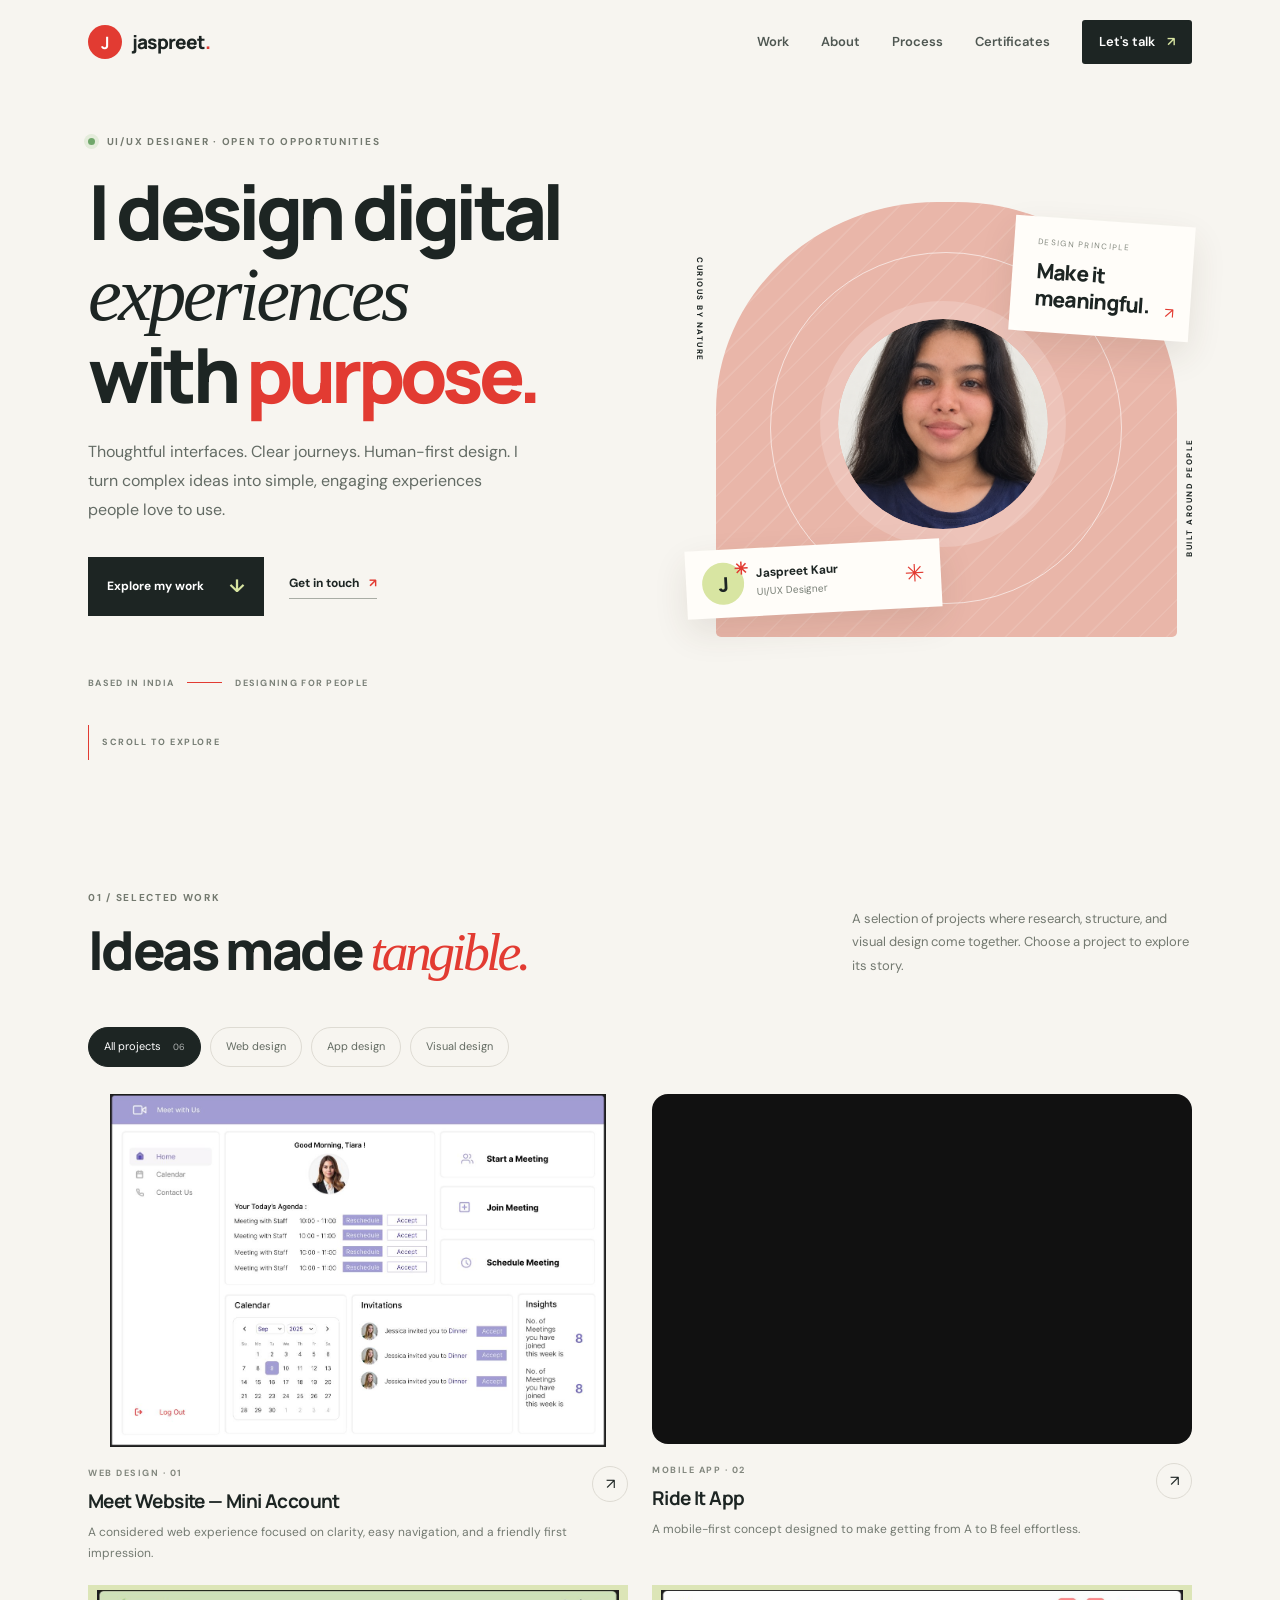
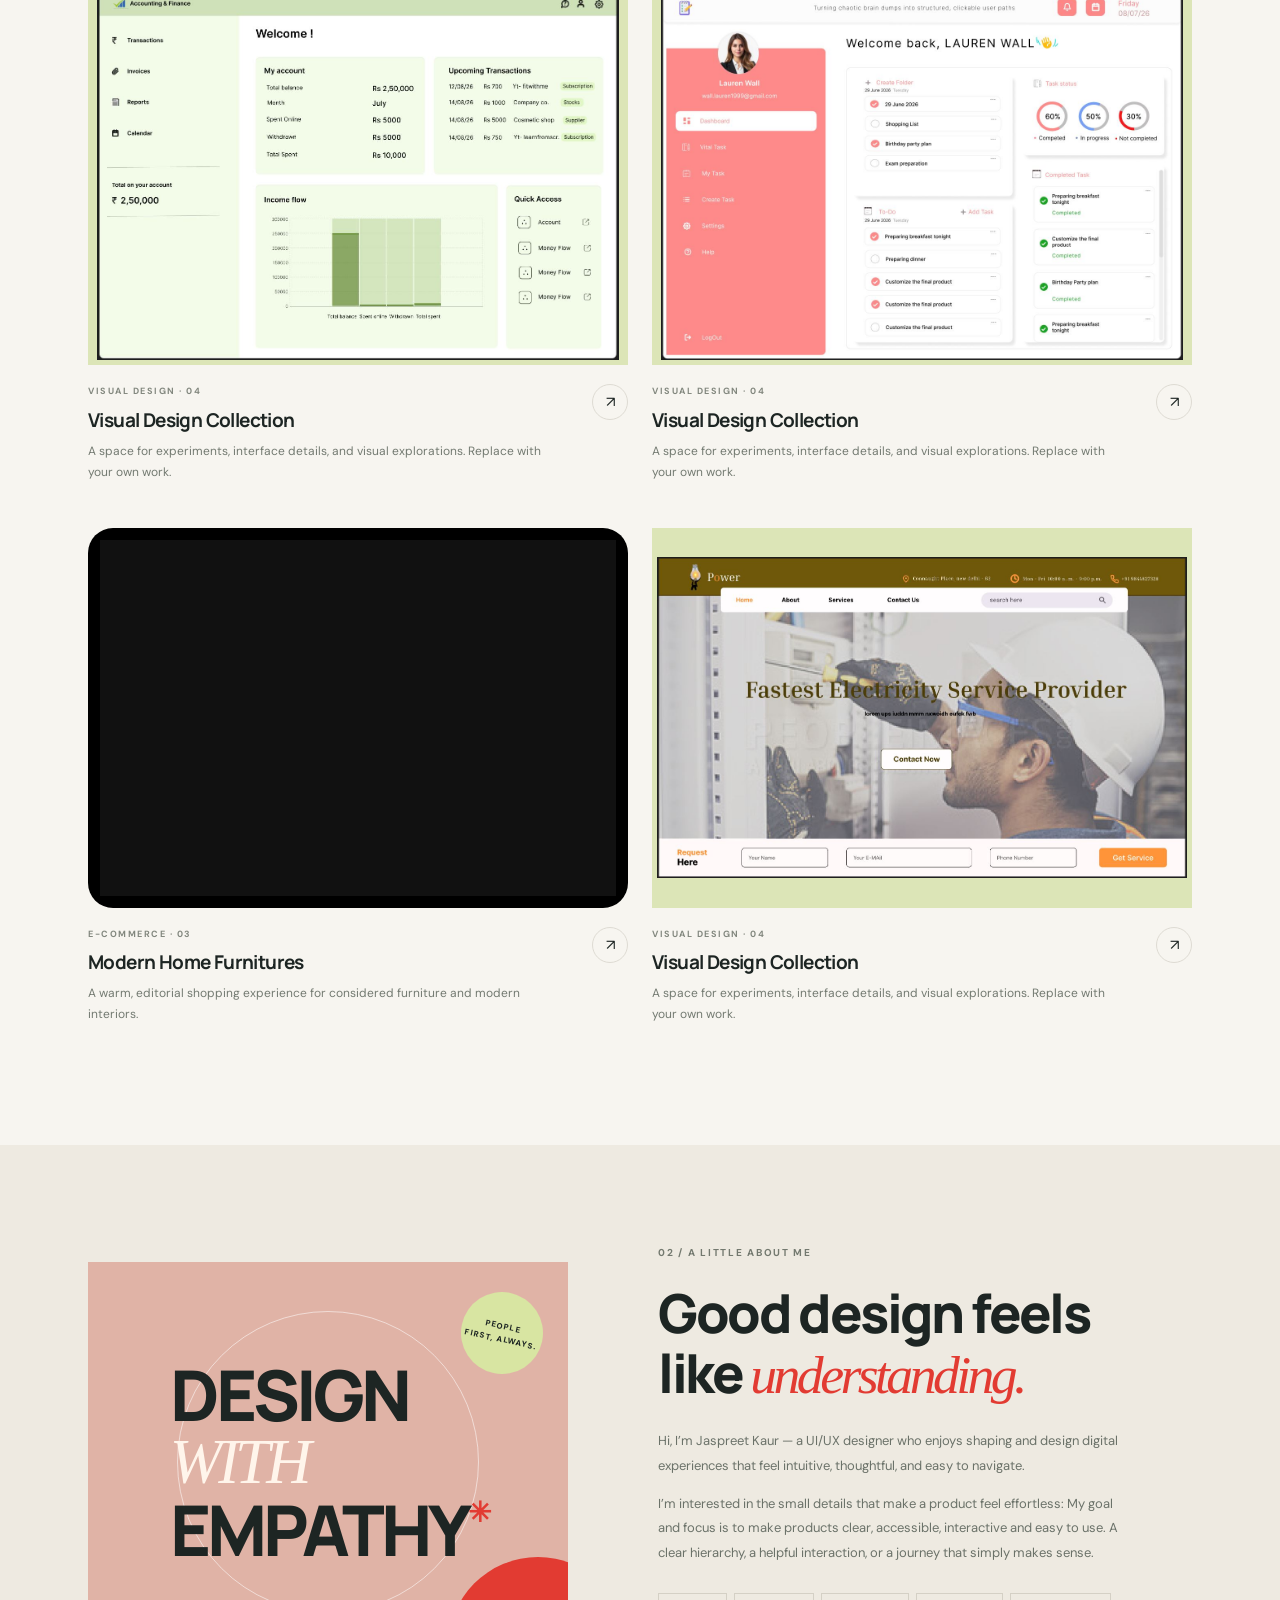
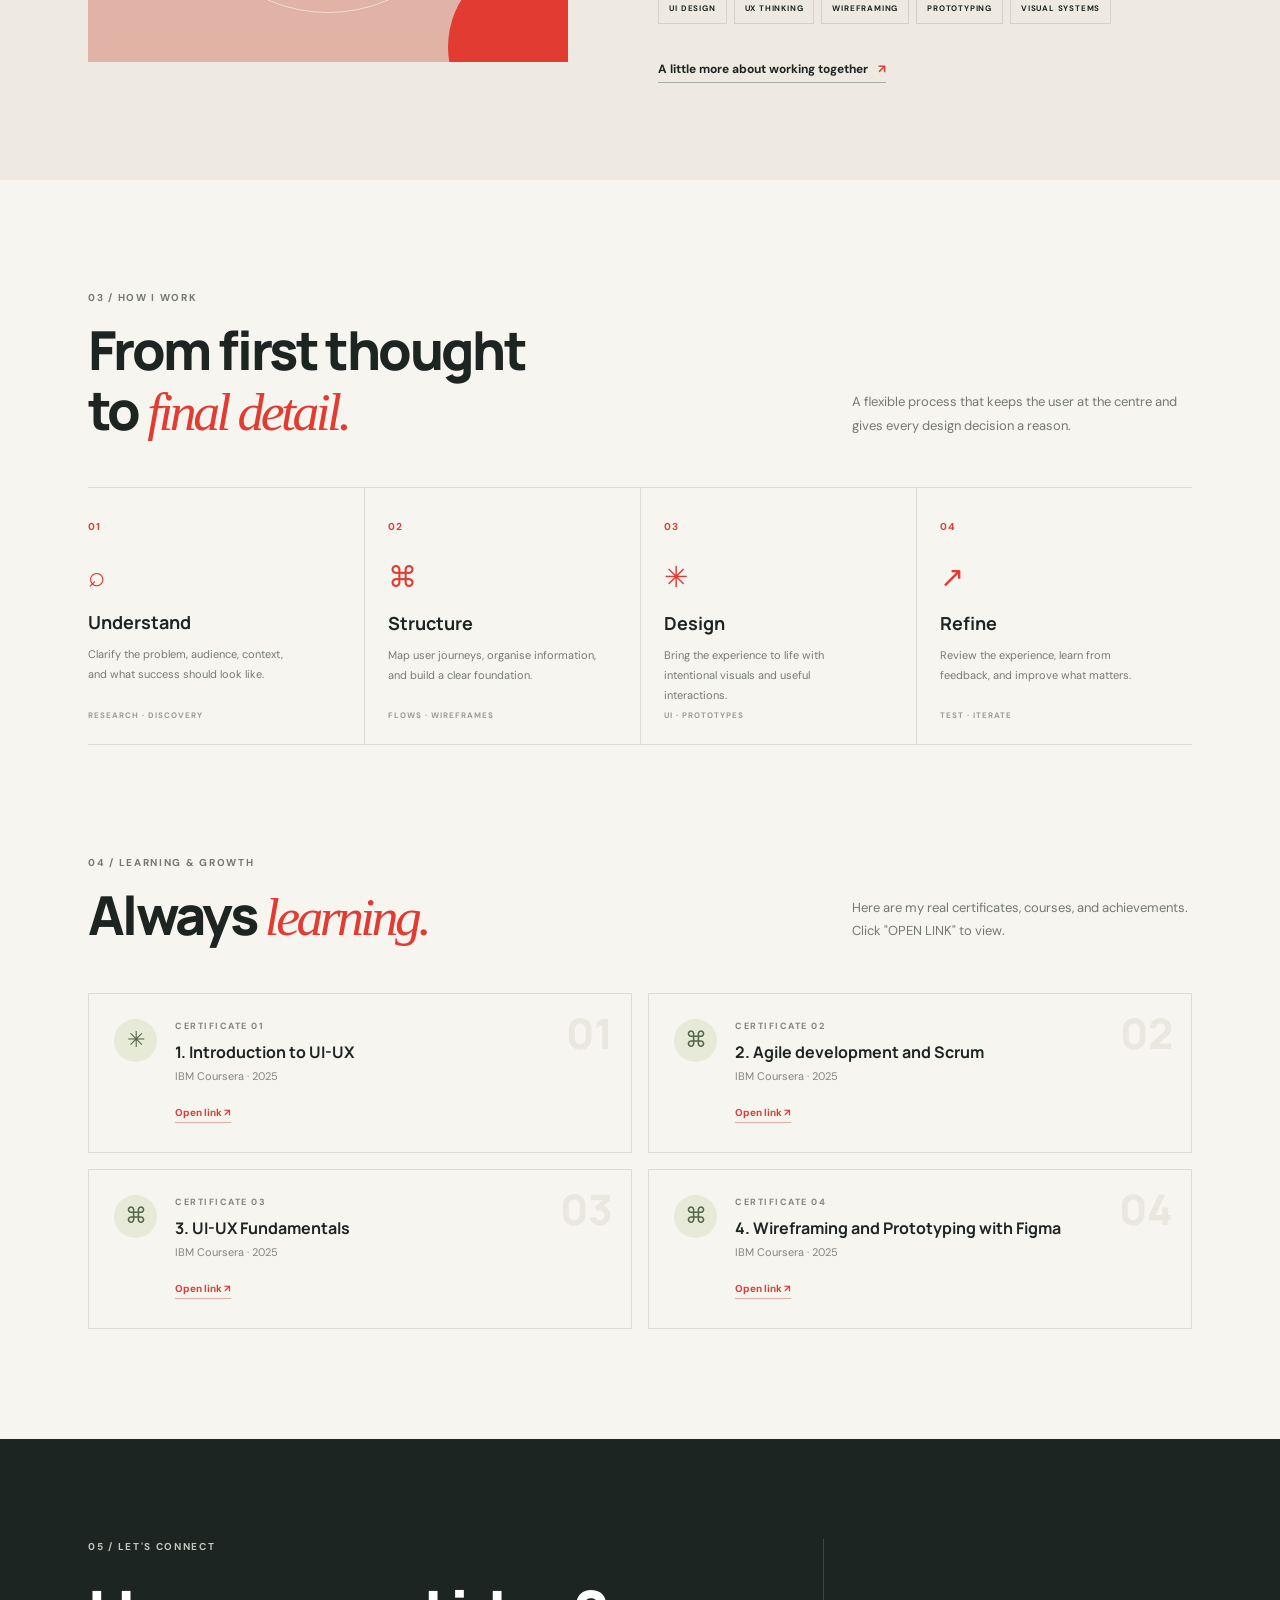
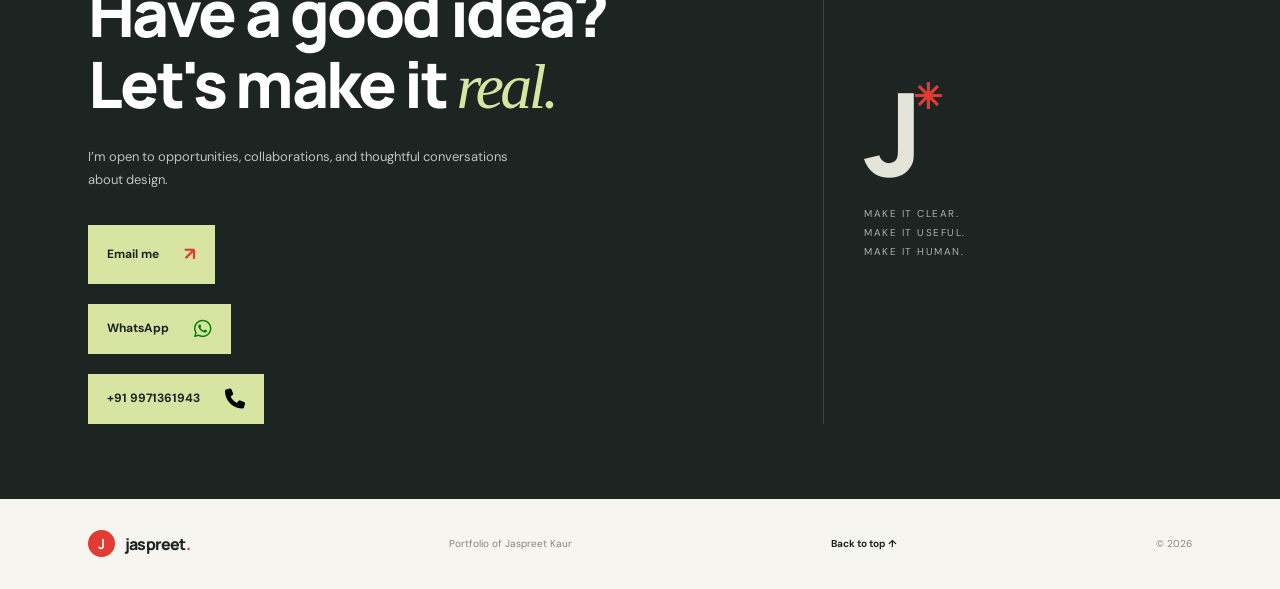
==== commit 309c0c52: "Update index.html" ====
--- a/index.html
+++ b/index.html
@@ -59,7 +59,7 @@
         <p class="section-intro">A selection of projects where research, structure, and visual design come together. Choose a project to explore its story.</p>
       </div>
       <div class="filter-row reveal" role="group" aria-label="Filter projects">
-        <button class="filter-chip active" data-filter="all">All projects <span>04</span></button>
+        <button class="filter-chip active" data-filter="all">All projects <span>06</span></button>
         <button class="filter-chip" data-filter="website">Web design</button>
         <button class="filter-chip" data-filter="app">App design</button>
         <button class="filter-chip" data-filter="visual">Visual design</button>
@@ -97,8 +97,8 @@
         </article>
 
   <!--    project3     -->
-        <article class="project-card reveal" data-category="visual">
-          <a class="project-visual visual-lab" href="project.html?id=visual-design" aria-label="View visual design collection">
+        <article class="project-card reveal" data-category="website">
+          <a class="project-visual visual-lab" href="project.html?id=mini-account" aria-label="View visual design collection">
             <img src="snap2.JPG"
              alt="Ride It mobile app preview"
              class="project-preview-image">
@@ -108,7 +108,7 @@
         </article>
 
     <!--    project4     -->
-        <article class="project-card reveal" data-category="visual">
+        <article class="project-card reveal" data-category="website">
           <a class="project-visual visual-lab" href="project.html?id=visual-design" aria-label="View visual design collection">
             <img src="snap3.JPG"
              alt="Ride It mobile app preview"
@@ -120,7 +120,7 @@
         
   <!--       project 5     -->
         <article class="project-card reveal" data-category="website">
-          <a class="project-visual visual-home" href="project.html?id=modern-home" aria-label="View Modern Home Furnitures project">
+          <a class="project-visual visual-home" href="project.html?id=modura-home" aria-label="View Modern Home Furnitures project">
             <video class="project-preview-video2"
                      autoplay
                      muted
@@ -135,8 +135,8 @@
         </article>
 
   <!--    project 6     -->
-        <article class="project-card reveal" data-category="visual">
-          <a class="project-visual visual-lab" href="project.html?id=visual-design" aria-label="View visual design collection">
+        <article class="project-card reveal" data-category="website">
+          <a class="project-visual visual-lab" href="project.html?id=electricity-website" aria-label="View visual design collection">
             <img src="snap4.JPG"
              alt="Ride It mobile app preview"
              class="project-preview-image">
--- a/style.css
+++ b/style.css
@@ -199,6 +199,68 @@
     border: 0;
 }
 
+.approach-diagram {
+  margin: 0;
+  width: 100%;
+  overflow: hidden;
+  border: 1px solid #ded8cc;
+  border-radius: 16px;
+  background: #f7f4ed;
+}
+
+.approach-diagram img {
+  display: block;
+  width: 100%;
+  height: auto;
+  object-fit: contain;
+}
+
+.approach-diagram figcaption {
+  padding: 12px 16px;
+  color: #65717a;
+  font-size: 13px;
+  border-top: 1px solid #ded8cc;
+}
+
+@media (max-width: 600px) {
+  .approach-diagram {
+    border-radius: 10px;
+  }
+
+  .approach-diagram figcaption {
+    padding: 10px 12px;
+    font-size: 12px;
+  }
+}
+
+
+.outcome-media {
+  width: 100%;
+  margin-top: 24px;
+  overflow: hidden;
+  border: 1px solid #ded8cc;
+  border-radius: 16px;
+  background: #f7f4ed;
+}
+
+.outcome-media img,
+.outcome-media video {
+  display: block;
+  width: 100%;
+  height: auto;
+  max-height: 750px;
+  object-fit: contain;
+}
+
+.outcome-media video {
+  background: #171717;
+}
+
+@media (max-width: 600px) {
+  .outcome-media {
+    border-radius: 10px;
+  }
+}
 
 animation:float 7s ease-in-out infinite} 
 .art-orbit{position:absolute;border:1px solid rgba(29,37,35,.3);border-radius:50%;transform:rotate(-28deg)}.orbit-one{width:390px;height:140px;top:44%;left:5%}
@@ -278,7 +340,13 @@
 .side-table{position:absolute;right:0;bottom:30px;width:40px;height:52px;border-bottom:4px solid #7b5945}
 .side-table div{height:8px;background:#a47b5d;margin-top:10px}
 .floor-line{position:absolute;bottom:20px;left:0;right:0;border-top:1px solid #c6b6a2}
-.home-caption{position:absolute;bottom:10px;left:26px;right:26px;display:flex;justify-content:space-between;font-size:8px;font-weight:700;letter-spacing:.5px}.visual-lab{background:#dce5b7;color:#27332c;padding:5px}.lab-stamp{position:absolute;right:25px;top:25px;width:58px;height:58px;border:1px solid #4c5944;border-radius:50%;display:grid;place-items:center;text-align:center;font:800 15px/1 var(--display);transform:rotate(10deg)}.lab-stamp small{font:700 5px/1.3 var(--body);letter-spacing:1px}.lab-type{font:800 clamp(34px,4.2vw,52px)/.95 var(--display);letter-spacing:-2.5px;margin-top:45px;position:relative;z-index:2}.lab-type span{font:italic 400 clamp(34px,4.2vw,52px)/1 Georgia,serif;color:var(--red)}.lab-shape{position:absolute;mix-blend-mode:multiply}.shape-one{width:170px;height:170px;border-radius:50%;background:#e45c49;right:90px;bottom:65px}.shape-two{width:120px;height:180px;background:#d4a6a0;right:40px;bottom:25px;transform:rotate(30deg);border-radius:90px 90px 0 0}.shape-three{width:95px;height:95px;background:#f0cbbd;right:200px;bottom:40px;transform:rotate(45deg)}.lab-footer{position:absolute;bottom:17px;left:25px;right:25px;border-top:1px solid #aab88c;padding-top:9px;display:flex;justify-content:space-between;font-size:7px;letter-spacing:1px;font-weight:700}.edit-hint{display:flex;align-items:center;gap:9px;margin:35px 0 0;font-size:11px;color:#777e74}.edit-hint span{color:var(--red);font-size:19px}.about-section{background:#eeeae1;padding:100px 0}.about-layout{display:grid;grid-template-columns:.9fr 1fr;gap:90px;align-items:center}.about-art{height:400px;background:#e0b3a6;position:relative;overflow:hidden;display:flex;align-items:center;justify-content:center}.about-art:before{content:"";position:absolute;width:300px;height:300px;border:1px solid #fff8;border-radius:50%;left:50%;top:50%;transform:translate(-50%,-50%)}.about-big{font:800 clamp(47px,6vw,70px)/.88 var(--display);letter-spacing:-4px;position:relative;z-index:1}.about-big span:not(.about-star){font:italic 400 .9em Georgia,serif;color:#fff5eb}.about-star{color:var(--red);font-size:28px;vertical-align:top}.about-sticker{position:absolute;right:25px;top:30px;background:var(--lime);border-radius:50%;width:82px;height:82px;display:grid;place-content:center;text-align:center;font-size:8px;letter-spacing:1px;font-weight:800;transform:rotate(12deg)}.about-circle{position:absolute;width:180px;height:180px;border-radius:50%;background:var(--red);right:-60px;bottom:-75px}.about-copy h2{margin-bottom:24px}.about-copy>p:not(.eyebrow){font-size:13px;color:#6b7269;line-height:1.9;max-width:470px}.skill-list{display:flex;gap:7px;flex-wrap:wrap;margin:27px 0 32px}.skill-list span{border:1px solid #d4d0c5;padding:8px 10px;font-size:8px;font-weight:700;letter-spacing:.8px}.process-section,.credentials-section{padding-top:110px;padding-bottom:110px}.process-grid{display:grid;grid-template-columns:repeat(4,1fr);border-top:1px solid var(--line);border-bottom:1px solid var(--line)}.process-step{padding:25px 23px 28px 0;position:relative;min-height:255px}.process-step+.process-step{border-left:1px solid var(--line);padding-left:23px}.step-no{font-size:10px;font-weight:700;color:var(--red);letter-spacing:1px}.step-icon{font:400 29px Georgia,serif;margin:23px 0 17px;color:var(--red)}.process-step h3{font:700 18px var(--display);margin:0 0 10px}.process-step p{font-size:11px;color:#747b72;line-height:1.8;max-width:210px}.step-tag{position:absolute;bottom:23px;left:0;font-size:8px;letter-spacing:1px;font-weight:700;color:#999d93}.process-step+.process-step .step-tag{left:23px}.credentials-section{padding-top:0}.credential-grid{display:grid;grid-template-columns:1fr 1fr;gap:16px}.credential-card{display:flex;align-items:flex-start;gap:18px;border:1px solid var(--line);padding:25px;position:relative;min-height:160px;overflow:hidden}.credential-icon{width:43px;height:43px;background:#e6ead7;border-radius:50%;display:grid;place-items:center;color:#596749;font-size:22px;flex-shrink:0}.credential-card h3{font:700 16px var(--display);margin:0 0 5px}.credential-card p:not(.project-type){font-size:11px;color:#81867e;margin:0 0 13px}.credential-link{font-size:10px;font-weight:700;color:var(--red);border-bottom:1px solid #e6aaa3;padding-bottom:3px}.credential-number{position:absolute;right:18px;top:10px;font:800 42px var(--display);color:#eae7df;z-index:-1}.contact-section{background:var(--ink);color:white;padding:100px 0 75px;overflow:hidden}.contact-layout{display:grid;grid-template-columns:1.3fr .7fr;gap:50px}.contact-copy .eyebrow{color:#c3c8bd}.contact-copy h2{font-size:clamp(42px,5vw,66px);margin-bottom:22px}.contact-copy h2 .serif-word{color:var(--lime)}.contact-copy>p:not(.eyebrow){max-width:430px;color:#bdc3b9;font-size:13px;line-height:1.8}.button-light{margin-top:20px;background:var(--lime);color:var(--ink)}.button-light span{color:var(--red)}.contact-side{position:relative;border-left:1px solid #ffffff25;padding-left:40px;display:flex;flex-direction:column;justify-content:center}.contact-big-mark{font:800 115px/.9 var(--display);letter-spacing:-10px;color:#e5e4d9}.contact-big-mark span{font-size:35px;color:var(--red);vertical-align:top}.contact-side>p{font-size:10px;line-height:1.9;letter-spacing:1.5px;color:#aab2a7;margin:20px 0}.contact-links{display:flex;gap:16px;flex-wrap:wrap}.contact-links a{font-size:10px;border-bottom:1px solid #707970;padding-bottom:4px}.contact-links a:hover{color:var(--lime)}.site-footer{display:flex;align-items:center;justify-content:space-between;gap:15px;min-height:90px;font-size:10px;color:#81867e}.site-footer .brand{color:var(--ink);font-size:16px}.site-footer .brand-mark{width:27px;height:27px;font-size:14px}.site-footer p{margin:0}.site-footer>a:not(.brand){font-weight:700;color:var(--ink)}.reveal{opacity:0;transform:translateY(18px);transition:opacity .7s ease,transform .7s cubic-bezier(.2,.7,.2,1)}.reveal.visible{opacity:1;transform:translateY(0)}@keyframes float{0%,100%{transform:translateY(0)}50%{transform:translateY(-12px)}}@media(prefers-reduced-motion:reduce){*,*:before,*:after{scroll-behavior:auto!important;animation:none!important;transition:none!important}.reveal{opacity:1;transform:none}}
+.home-caption{position:absolute;bottom:10px;left:26px;right:26px;display:flex;justify-content:space-between;font-size:8px;font-weight:700;letter-spacing:.5px}
+.visual-lab{
+   background:#dce5b7;
+   color:#27332c;
+   padding: 5px;
+}
+.lab-stamp{position:absolute;right:25px;top:25px;width:58px;height:58px;border:1px solid #4c5944;border-radius:50%;display:grid;place-items:center;text-align:center;font:800 15px/1 var(--display);transform:rotate(10deg)}.lab-stamp small{font:700 5px/1.3 var(--body);letter-spacing:1px}.lab-type{font:800 clamp(34px,4.2vw,52px)/.95 var(--display);letter-spacing:-2.5px;margin-top:45px;position:relative;z-index:2}.lab-type span{font:italic 400 clamp(34px,4.2vw,52px)/1 Georgia,serif;color:var(--red)}.lab-shape{position:absolute;mix-blend-mode:multiply}.shape-one{width:170px;height:170px;border-radius:50%;background:#e45c49;right:90px;bottom:65px}.shape-two{width:120px;height:180px;background:#d4a6a0;right:40px;bottom:25px;transform:rotate(30deg);border-radius:90px 90px 0 0}.shape-three{width:95px;height:95px;background:#f0cbbd;right:200px;bottom:40px;transform:rotate(45deg)}.lab-footer{position:absolute;bottom:17px;left:25px;right:25px;border-top:1px solid #aab88c;padding-top:9px;display:flex;justify-content:space-between;font-size:7px;letter-spacing:1px;font-weight:700}.edit-hint{display:flex;align-items:center;gap:9px;margin:35px 0 0;font-size:11px;color:#777e74}.edit-hint span{color:var(--red);font-size:19px}.about-section{background:#eeeae1;padding:100px 0}.about-layout{display:grid;grid-template-columns:.9fr 1fr;gap:90px;align-items:center}.about-art{height:400px;background:#e0b3a6;position:relative;overflow:hidden;display:flex;align-items:center;justify-content:center}.about-art:before{content:"";position:absolute;width:300px;height:300px;border:1px solid #fff8;border-radius:50%;left:50%;top:50%;transform:translate(-50%,-50%)}.about-big{font:800 clamp(47px,6vw,70px)/.88 var(--display);letter-spacing:-4px;position:relative;z-index:1}.about-big span:not(.about-star){font:italic 400 .9em Georgia,serif;color:#fff5eb}.about-star{color:var(--red);font-size:28px;vertical-align:top}.about-sticker{position:absolute;right:25px;top:30px;background:var(--lime);border-radius:50%;width:82px;height:82px;display:grid;place-content:center;text-align:center;font-size:8px;letter-spacing:1px;font-weight:800;transform:rotate(12deg)}.about-circle{position:absolute;width:180px;height:180px;border-radius:50%;background:var(--red);right:-60px;bottom:-75px}.about-copy h2{margin-bottom:24px}.about-copy>p:not(.eyebrow){font-size:13px;color:#6b7269;line-height:1.9;max-width:470px}.skill-list{display:flex;gap:7px;flex-wrap:wrap;margin:27px 0 32px}.skill-list span{border:1px solid #d4d0c5;padding:8px 10px;font-size:8px;font-weight:700;letter-spacing:.8px}.process-section,.credentials-section{padding-top:110px;padding-bottom:110px}.process-grid{display:grid;grid-template-columns:repeat(4,1fr);border-top:1px solid var(--line);border-bottom:1px solid var(--line)}.process-step{padding:25px 23px 28px 0;position:relative;min-height:255px}.process-step+.process-step{border-left:1px solid var(--line);padding-left:23px}.step-no{font-size:10px;font-weight:700;color:var(--red);letter-spacing:1px}.step-icon{font:400 29px Georgia,serif;margin:23px 0 17px;color:var(--red)}.process-step h3{font:700 18px var(--display);margin:0 0 10px}.process-step p{font-size:11px;color:#747b72;line-height:1.8;max-width:210px}.step-tag{position:absolute;bottom:23px;left:0;font-size:8px;letter-spacing:1px;font-weight:700;color:#999d93}.process-step+.process-step .step-tag{left:23px}.credentials-section{padding-top:0}.credential-grid{display:grid;grid-template-columns:1fr 1fr;gap:16px}.credential-card{display:flex;align-items:flex-start;gap:18px;border:1px solid var(--line);padding:25px;position:relative;min-height:160px;overflow:hidden}.credential-icon{width:43px;height:43px;background:#e6ead7;border-radius:50%;display:grid;place-items:center;color:#596749;font-size:22px;flex-shrink:0}.credential-card h3{font:700 16px var(--display);margin:0 0 5px}.credential-card p:not(.project-type){font-size:11px;color:#81867e;margin:0 0 13px}.credential-link{font-size:10px;font-weight:700;color:var(--red);border-bottom:1px solid #e6aaa3;padding-bottom:3px}.credential-number{position:absolute;right:18px;top:10px;font:800 42px var(--display);color:#eae7df;z-index:-1}.contact-section{background:var(--ink);color:white;padding:100px 0 75px;overflow:hidden}.contact-layout{display:grid;grid-template-columns:1.3fr .7fr;gap:50px}.contact-copy .eyebrow{color:#c3c8bd}.contact-copy h2{font-size:clamp(42px,5vw,66px);margin-bottom:22px}.contact-copy h2 .serif-word{color:var(--lime)}.contact-copy>p:not(.eyebrow){max-width:430px;color:#bdc3b9;font-size:13px;line-height:1.8}.button-light{margin-top:20px;background:var(--lime);color:var(--ink)}.button-light span{color:var(--red)}.contact-side{position:relative;border-left:1px solid #ffffff25;padding-left:40px;display:flex;flex-direction:column;justify-content:center}.contact-big-mark{font:800 115px/.9 var(--display);letter-spacing:-10px;color:#e5e4d9}.contact-big-mark span{font-size:35px;color:var(--red);vertical-align:top}.contact-side>p{font-size:10px;line-height:1.9;letter-spacing:1.5px;color:#aab2a7;margin:20px 0}.contact-links{display:flex;gap:16px;flex-wrap:wrap}.contact-links a{font-size:10px;border-bottom:1px solid #707970;padding-bottom:4px}.contact-links a:hover{color:var(--lime)}.site-footer{display:flex;align-items:center;justify-content:space-between;gap:15px;min-height:90px;font-size:10px;color:#81867e}.site-footer .brand{color:var(--ink);font-size:16px}.site-footer .brand-mark{width:27px;height:27px;font-size:14px}.site-footer p{margin:0}.site-footer>a:not(.brand){font-weight:700;color:var(--ink)}.reveal{opacity:0;transform:translateY(18px);transition:opacity .7s ease,transform .7s cubic-bezier(.2,.7,.2,1)}.reveal.visible{opacity:1;transform:translateY(0)}@keyframes float{0%,100%{transform:translateY(0)}50%{transform:translateY(-12px)}}@media(prefers-reduced-motion:reduce){*,*:before,*:after{scroll-behavior:auto!important;animation:none!important;transition:none!important}.reveal{opacity:1;transform:none}}
 @media(max-width:900px){.hero{grid-template-columns:1fr .8fr;gap:15px;min-height:600px}.hero h1{font-size:57px;letter-spacing:-3.7px}.hero-art{height:420px}.art-sun{width:160px;height:160px}.art-card-top{right:-4px}.project-large .project-visual{height:350px}.project-visual{height:300px}.about-layout{gap:45px}.about-art{height:340px}.process-step{padding-right:14px}.process-step+.process-step{padding-left:14px}.process-step+.process-step .step-tag{left:14px}}
 @media(max-width:680px){.site-header{height:72px;padding:0 20px}.menu-toggle{display:flex;width:40px;height:40px;border:1px solid var(--line);background:transparent;align-items:center;justify-content:center;flex-direction:column;gap:5px}.menu-toggle span{height:1px;width:17px;background:var(--ink);transition:transform .2s}.menu-toggle[aria-expanded=true] span:first-child{transform:translateY(3px) rotate(45deg)}.menu-toggle[aria-expanded=true] span:last-child{transform:translateY(-3px) rotate(-45deg)}.nav{display:none;position:absolute;top:65px;left:15px;right:15px;background:var(--white);padding:20px;box-shadow:0 15px 35px #0001;align-items:stretch;flex-direction:column;gap:17px}.nav.open{display:flex}.nav-contact{text-align:center}.section-wrap{padding-left:20px;padding-right:20px}.hero{display:flex;flex-direction:column;align-items:stretch;padding-top:50px;padding-bottom:80px;gap:20px}.hero h1{font-size:clamp(49px,13vw,69px);letter-spacing:-3.5px}.hero-lede{font-size:14px}.hero-meta{margin-top:38px}.hero-art{height:360px;margin:5px 0 0}.art-backdrop{inset:20px 20px 15px 20px}.art-sun{width:155px;height:155px;top:25%;left:28%}.art-card-top{top:25px;right:5px}.art-card-bottom{bottom:22px;left:3px}.note-right{right:0}.scroll-cue{left:20px;bottom:18px}.work-section{padding-top:70px;padding-bottom:80px}.section-heading{display:block;margin-bottom:30px}.section-heading h2,.about-copy h2{font-size:42px}.section-intro{margin-top:17px}.project-grid{grid-template-columns:1fr;gap:36px}.project-large .project-visual,.project-visual{height:320px}.meet-content h3{font-size:29px}.meet-orb{width:115px;height:115px;font-size:52px}.visual-open{opacity:1;transform:none}.about-section{padding:70px 0}.about-layout{grid-template-columns:1fr;gap:35px}.about-art{height:310px}.about-big{font-size:58px}.process-section{padding-top:75px;padding-bottom:75px}.process-grid{grid-template-columns:1fr 1fr}.process-step{min-height:230px;padding:20px 15px 35px 0}.process-step+.process-step{padding-left:15px}.process-step:nth-child(3){border-left:0;padding-left:0;border-top:1px solid var(--line)}.process-step:nth-child(4){border-top:1px solid var(--line)}.process-step+.process-step .step-tag{left:15px}.process-step:nth-child(3) .step-tag{left:0}.credentials-section{padding-top:0;padding-bottom:75px}.credential-grid{grid-template-columns:1fr}.credential-card{padding:20px 15px}.contact-section{padding:75px 0 50px}.contact-layout{grid-template-columns:1fr;gap:45px}.contact-copy h2{font-size:47px;letter-spacing:-2px}.contact-side{padding-left:0;border-left:0;border-top:1px solid #ffffff25;padding-top:30px}.contact-big-mark{font-size:90px}.site-footer{padding-top:20px;padding-bottom:20px;display:grid;grid-template-columns:1fr auto;gap:12px}.site-footer p{grid-column:1 / -1;grid-row:2}.site-footer>span{justify-self:end;grid-column:2;grid-row:1}.site-footer>a:not(.brand){grid-column:2;grid-row:3}.edit-hint{align-items:flex-start;line-height:1.7}}
 
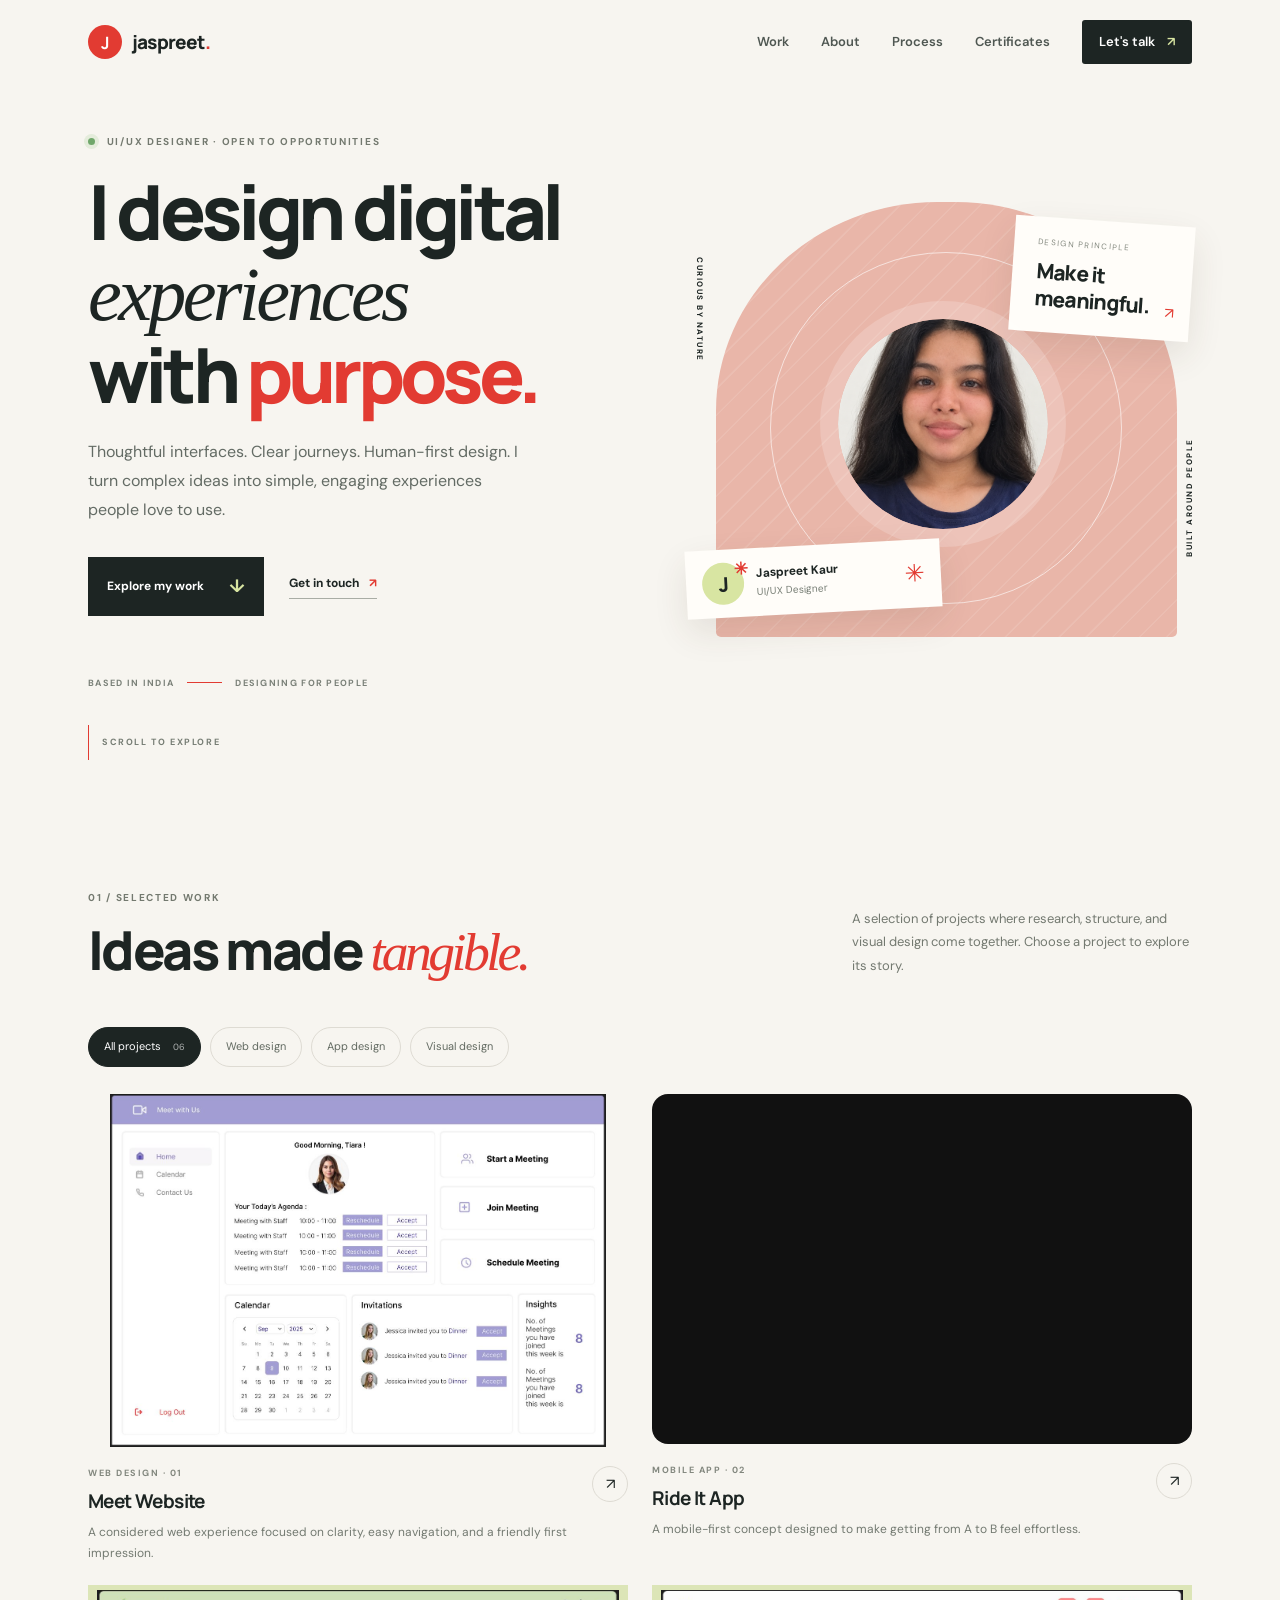
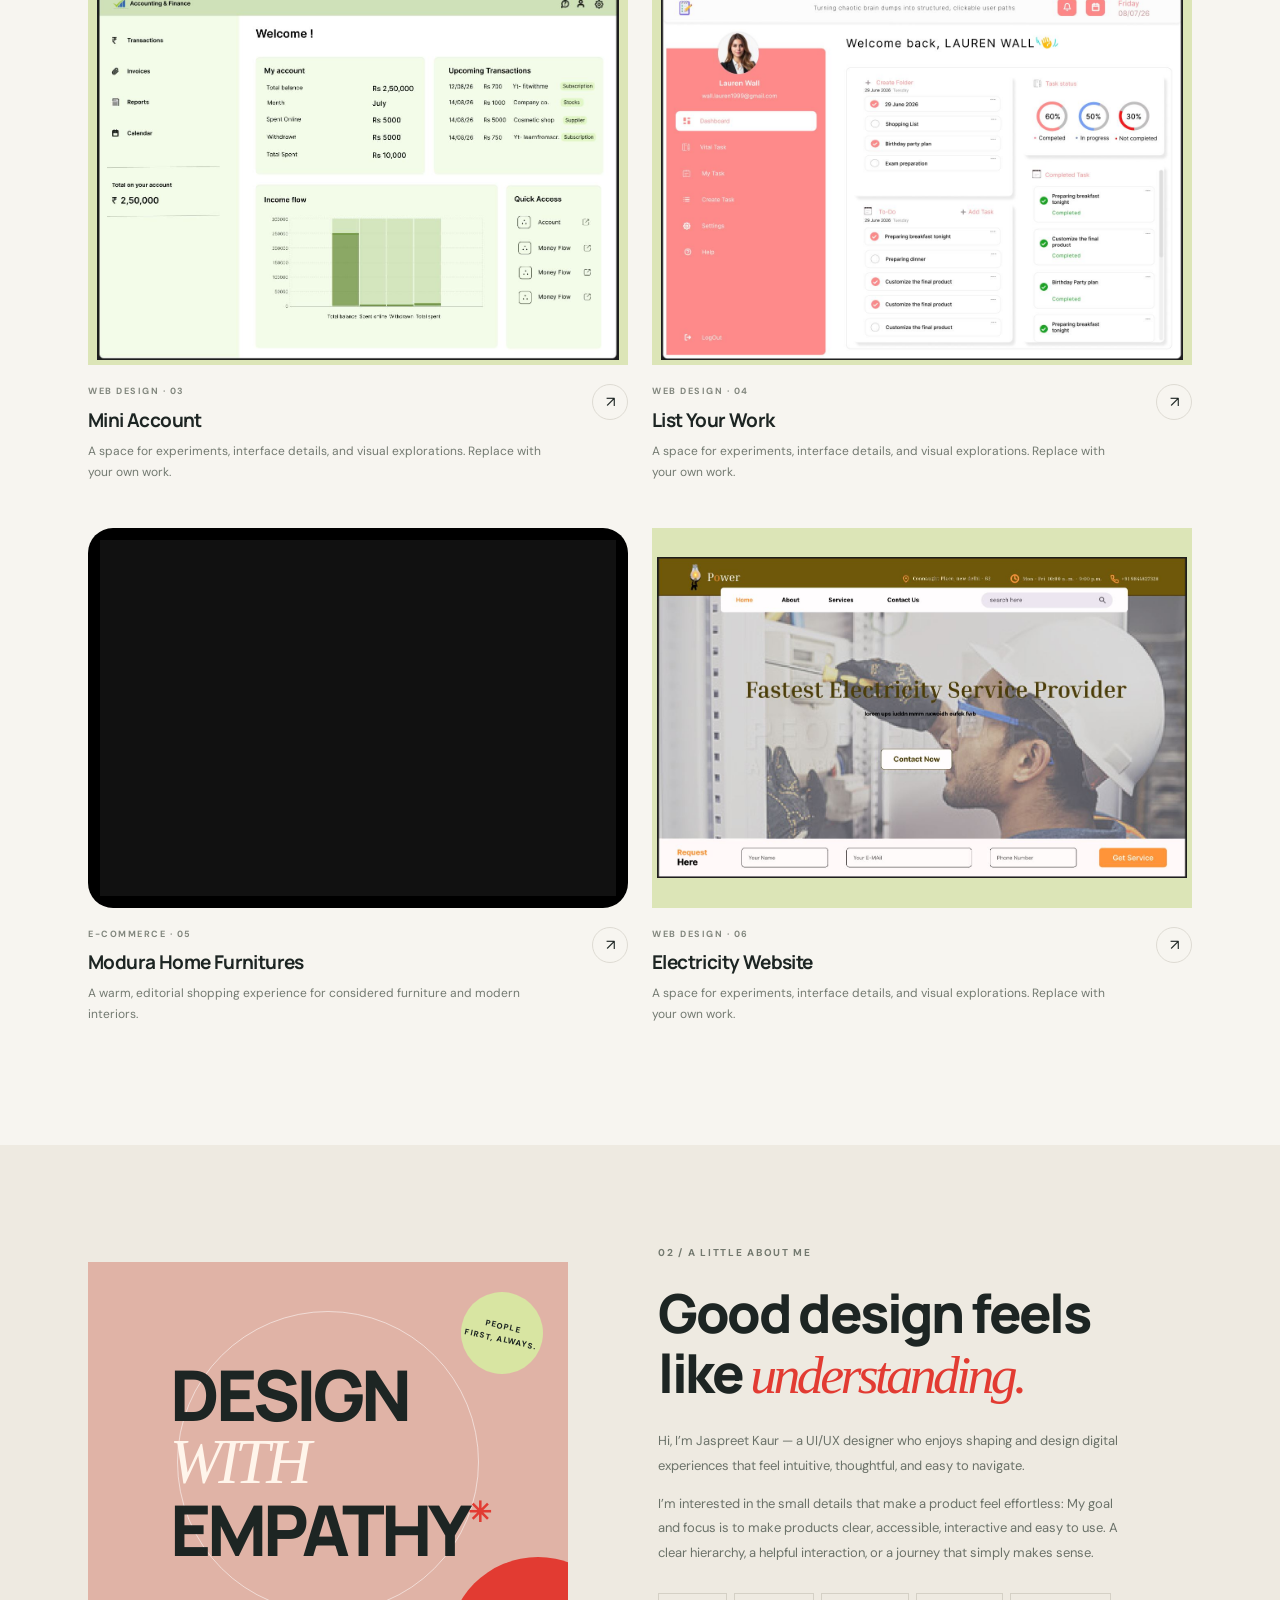
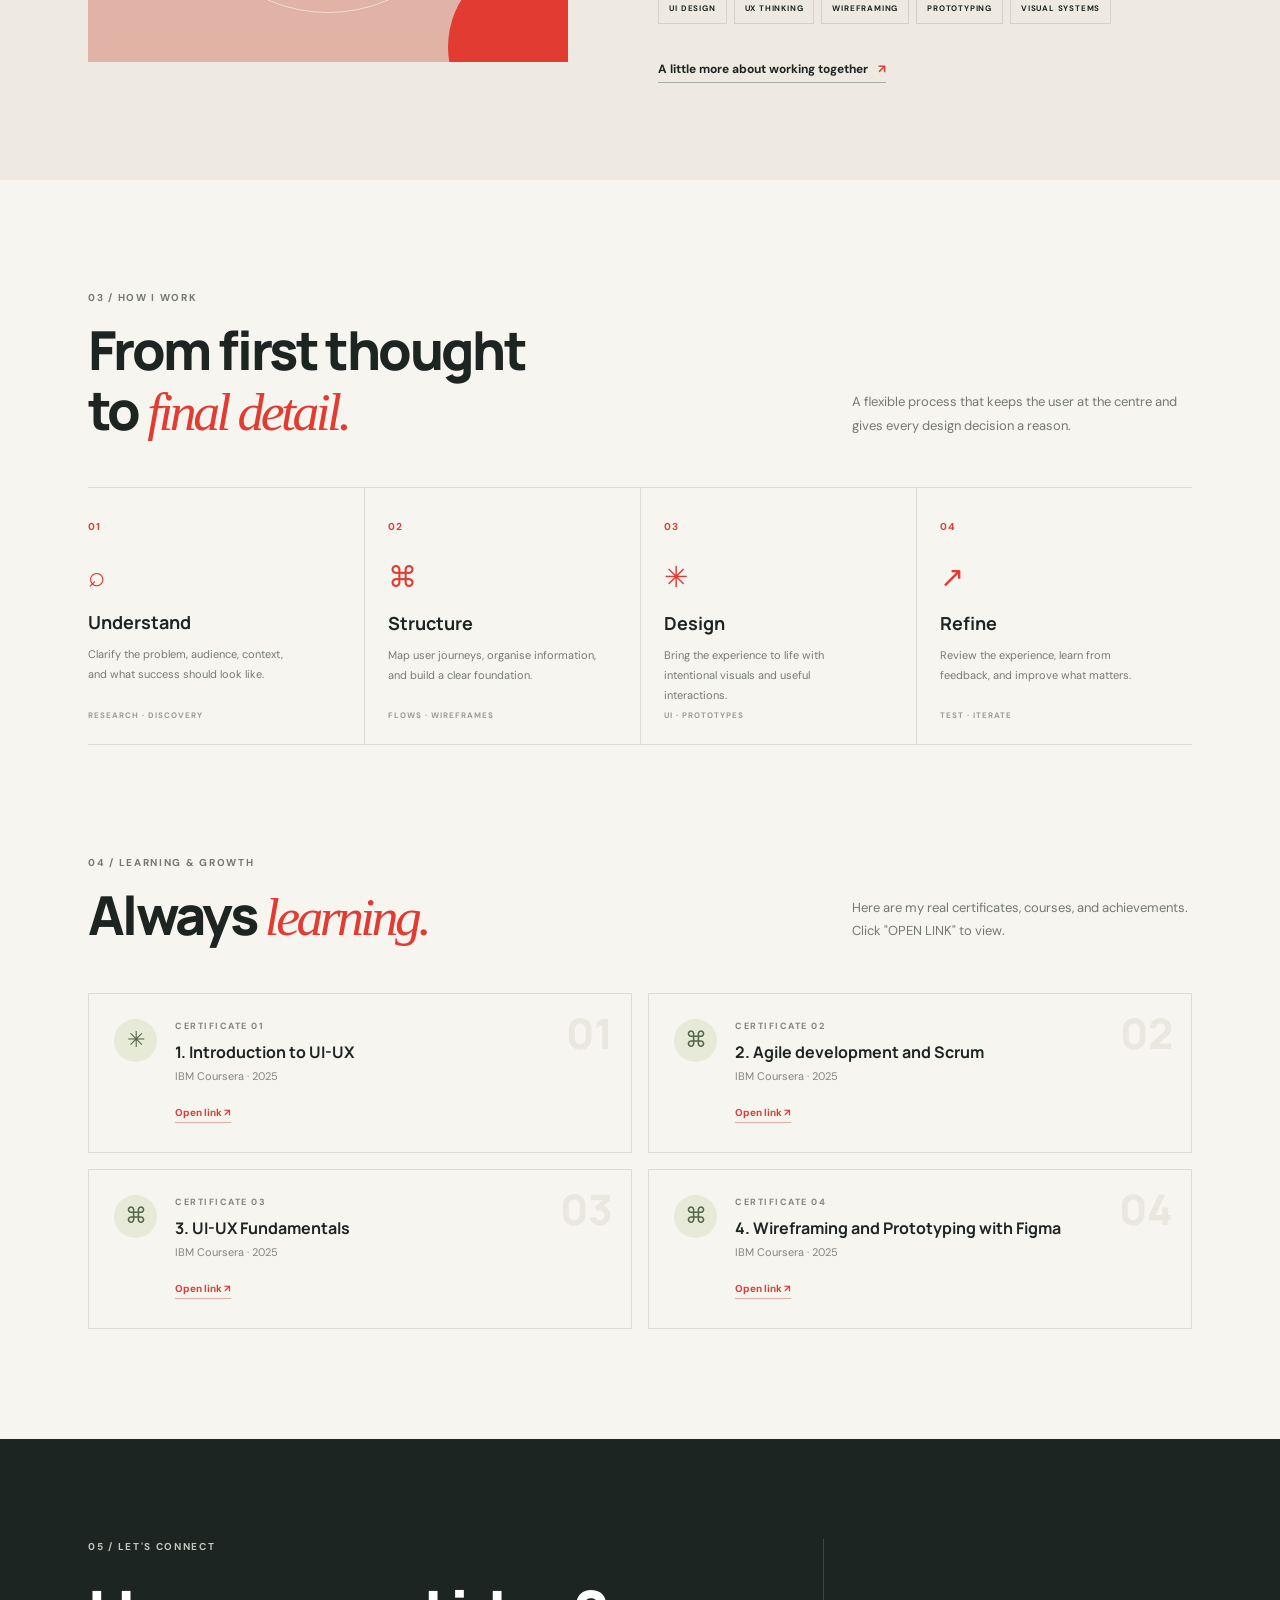
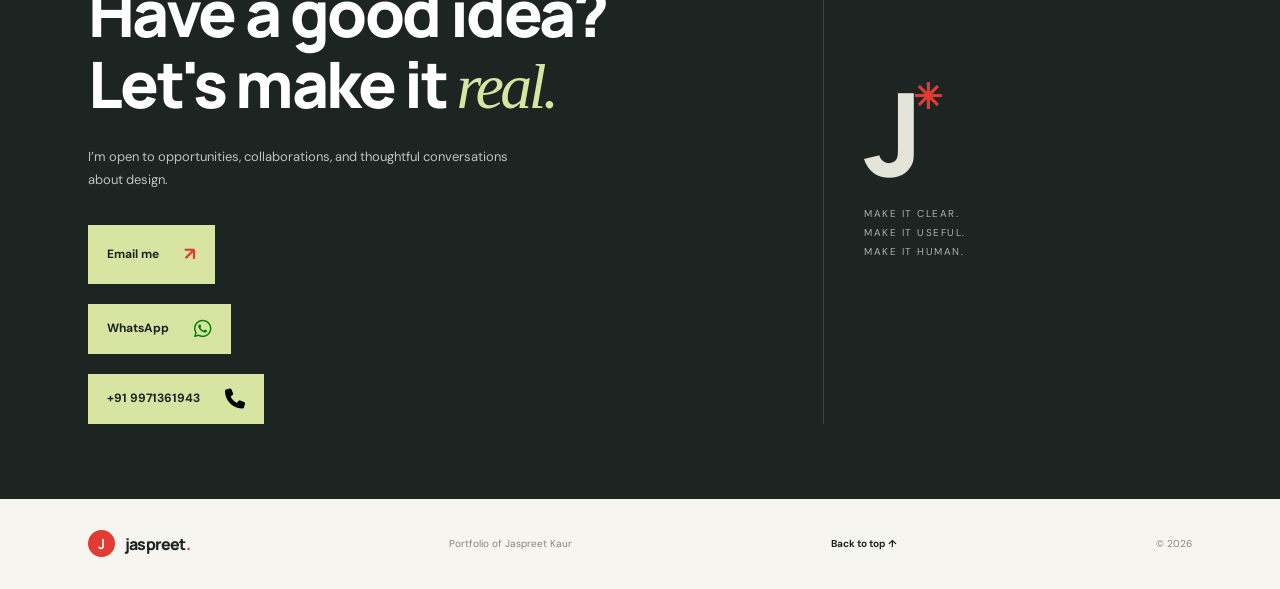
==== commit 813cb81c: "Update index.html" ====
--- a/index.html
+++ b/index.html
@@ -66,7 +66,7 @@
       </div>
       <div class="project-grid" id="projectGrid">
         <!-- PROJECT CARD: replace the image path, title, summary and data attributes with your own content. -->
-   <!--       project 1     -->     
+   <!--       project 1   meet website    -->     
         <article class="project-card project-large reveal" data-category="website">
           <a class="project-visual visual-meet" href="project.html?id=meet-website" aria-label="View Meet Website project">
             <img src="snap1.JPG"
@@ -74,10 +74,10 @@
              class="project-preview-image">
             <span class="visual-open">View project ↗</span>
           </a>
-          <div class="project-info"><div><p class="project-type">WEB DESIGN · 01</p><h3>Meet Website — Mini Account</h3><p class="project-summary">A considered web experience focused on clarity, easy navigation, and a friendly first impression.</p></div><a class="round-link" href="project.html?id=meet-website" aria-label="Open Meet Website case study">↗</a></div>
-        </article>
-
-   <!--        project 2    -->     
+          <div class="project-info"><div><p class="project-type">WEB DESIGN · 01</p><h3>Meet Website</h3><p class="project-summary">A considered web experience focused on clarity, easy navigation, and a friendly first impression.</p></div><a class="round-link" href="project.html?id=meet-website" aria-label="Open Meet Website case study">↗</a></div>
+        </article>
+
+   <!--        project 2   ride it app    -->     
         <article class="project-card reveal" data-category="app">       
           <a class="project-visual visual-ride"
              href="project.html?id=ride-it-app"                               
@@ -96,7 +96,7 @@
           <div class="project-info"><div><p class="project-type">MOBILE APP · 02</p><h3>Ride It App</h3><p class="project-summary">A mobile-first concept designed to make getting from A to B feel effortless.</p></div><a class="round-link" href="project.html?id=ride-it-app" aria-label="Open Ride It case study">↗</a></div>
         </article>
 
-  <!--    project3     -->
+  <!--    project3  mini account   -->
         <article class="project-card reveal" data-category="website">
           <a class="project-visual visual-lab" href="project.html?id=mini-account" aria-label="View visual design collection">
             <img src="snap2.JPG"
@@ -104,23 +104,23 @@
              class="project-preview-image">
             <span class="visual-open">View project ↗</span>
           </a>
-          <div class="project-info"><div><p class="project-type">VISUAL DESIGN · 04</p><h3>Visual Design Collection</h3><p class="project-summary">A space for experiments, interface details, and visual explorations. Replace with your own work.</p></div><a class="round-link" href="project.html?id=visual-design" aria-label="Open Visual Design case study">↗</a></div>
-        </article>
-
-    <!--    project4     -->
-        <article class="project-card reveal" data-category="website">
-          <a class="project-visual visual-lab" href="project.html?id=visual-design" aria-label="View visual design collection">
+          <div class="project-info"><div><p class="project-type">WEB DESIGN · 03</p><h3>Mini Account</h3><p class="project-summary">A space for experiments, interface details, and visual explorations. Replace with your own work.</p></div><a class="round-link" href="project.html?id=visual-design" aria-label="Open Visual Design case study">↗</a></div>
+        </article>
+
+    <!--    project4  TO-DO list   -->
+        <article class="project-card reveal" data-category="website">
+          <a class="project-visual visual-lab" href="project.html?id=list-your-work" aria-label="View visual design collection">
             <img src="snap3.JPG"
              alt="Ride It mobile app preview"
              class="project-preview-image">
             <span class="visual-open">View project ↗</span>
           </a>
-          <div class="project-info"><div><p class="project-type">VISUAL DESIGN · 04</p><h3>Visual Design Collection</h3><p class="project-summary">A space for experiments, interface details, and visual explorations. Replace with your own work.</p></div><a class="round-link" href="project.html?id=visual-design" aria-label="Open Visual Design case study">↗</a></div>
+          <div class="project-info"><div><p class="project-type">WEB DESIGN · 04</p><h3>List Your Work</h3><p class="project-summary">A space for experiments, interface details, and visual explorations. Replace with your own work.</p></div><a class="round-link" href="project.html?id=visual-design" aria-label="Open Visual Design case study">↗</a></div>
         </article>
         
-  <!--       project 5     -->
-        <article class="project-card reveal" data-category="website">
-          <a class="project-visual visual-home" href="project.html?id=modura-home" aria-label="View Modern Home Furnitures project">
+  <!--       project 5   furniture - modura home   -->
+        <article class="project-card reveal" data-category="website">
+          <a class="project-visual visual-home" href="project.html?id=modern-home" aria-label="View Modern Home Furnitures project">
             <video class="project-preview-video2"
                      autoplay
                      muted
@@ -131,10 +131,10 @@
               </video>   
            <span class="visual-open">View project ↗</span>
           </a>
-          <div class="project-info"><div><p class="project-type">E-COMMERCE · 03</p><h3>Modern Home Furnitures</h3><p class="project-summary">A warm, editorial shopping experience for considered furniture and modern interiors.</p></div><a class="round-link" href="project.html?id=modern-home" aria-label="Open Modern Home case study">↗</a></div>
-        </article>
-
-  <!--    project 6     -->
+          <div class="project-info"><div><p class="project-type">E-COMMERCE · 05</p><h3>Modura Home Furnitures</h3><p class="project-summary">A warm, editorial shopping experience for considered furniture and modern interiors.</p></div><a class="round-link" href="project.html?id=modern-home" aria-label="Open Modern Home case study">↗</a></div>
+        </article>
+
+  <!--    project 6  electricity website   -->
         <article class="project-card reveal" data-category="website">
           <a class="project-visual visual-lab" href="project.html?id=electricity-website" aria-label="View visual design collection">
             <img src="snap4.JPG"
@@ -142,7 +142,7 @@
              class="project-preview-image">
             <span class="visual-open">View project ↗</span>
           </a>
-          <div class="project-info"><div><p class="project-type">VISUAL DESIGN · 04</p><h3>Visual Design Collection</h3><p class="project-summary">A space for experiments, interface details, and visual explorations. Replace with your own work.</p></div><a class="round-link" href="project.html?id=visual-design" aria-label="Open Visual Design case study">↗</a></div>
+          <div class="project-info"><div><p class="project-type">WEB DESIGN · 06</p><h3>Electricity Website</h3><p class="project-summary">A space for experiments, interface details, and visual explorations. Replace with your own work.</p></div><a class="round-link" href="project.html?id=visual-design" aria-label="Open Visual Design case study">↗</a></div>
         </article>
       </div> 
     </section>
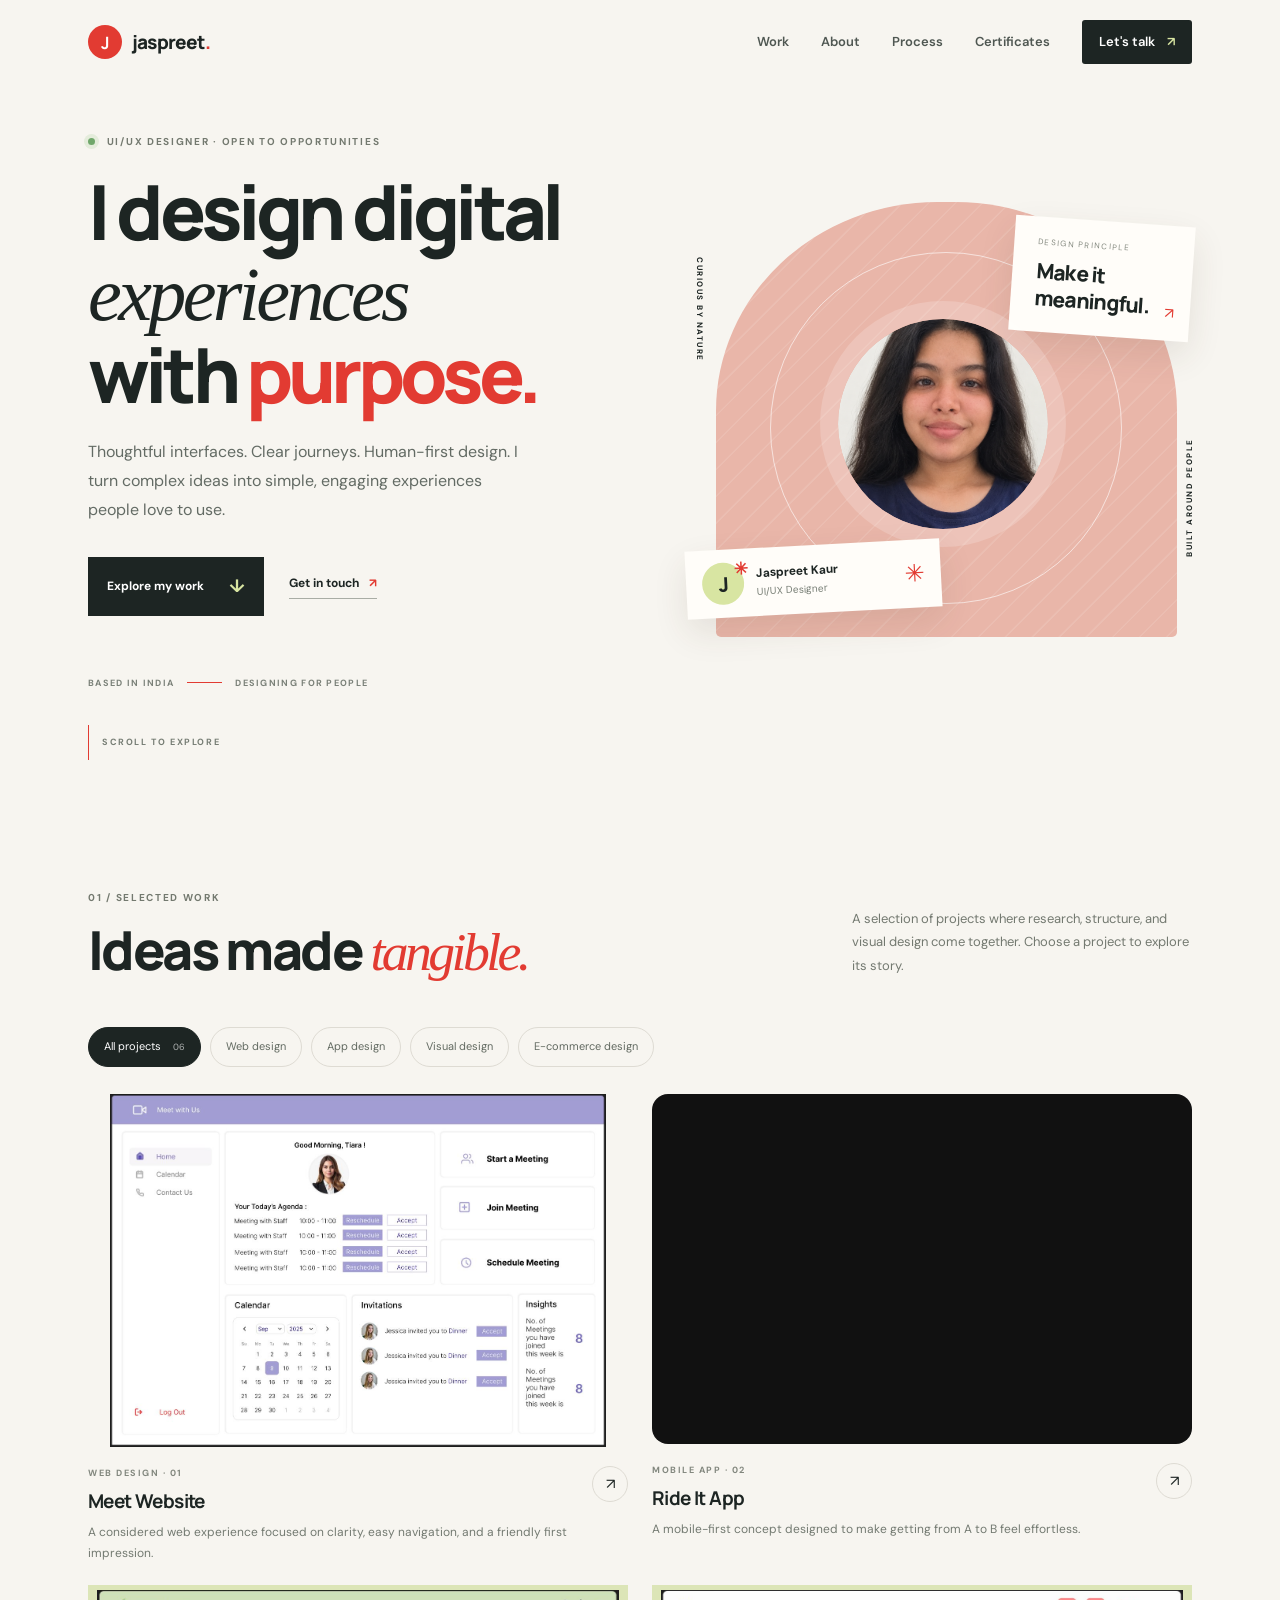
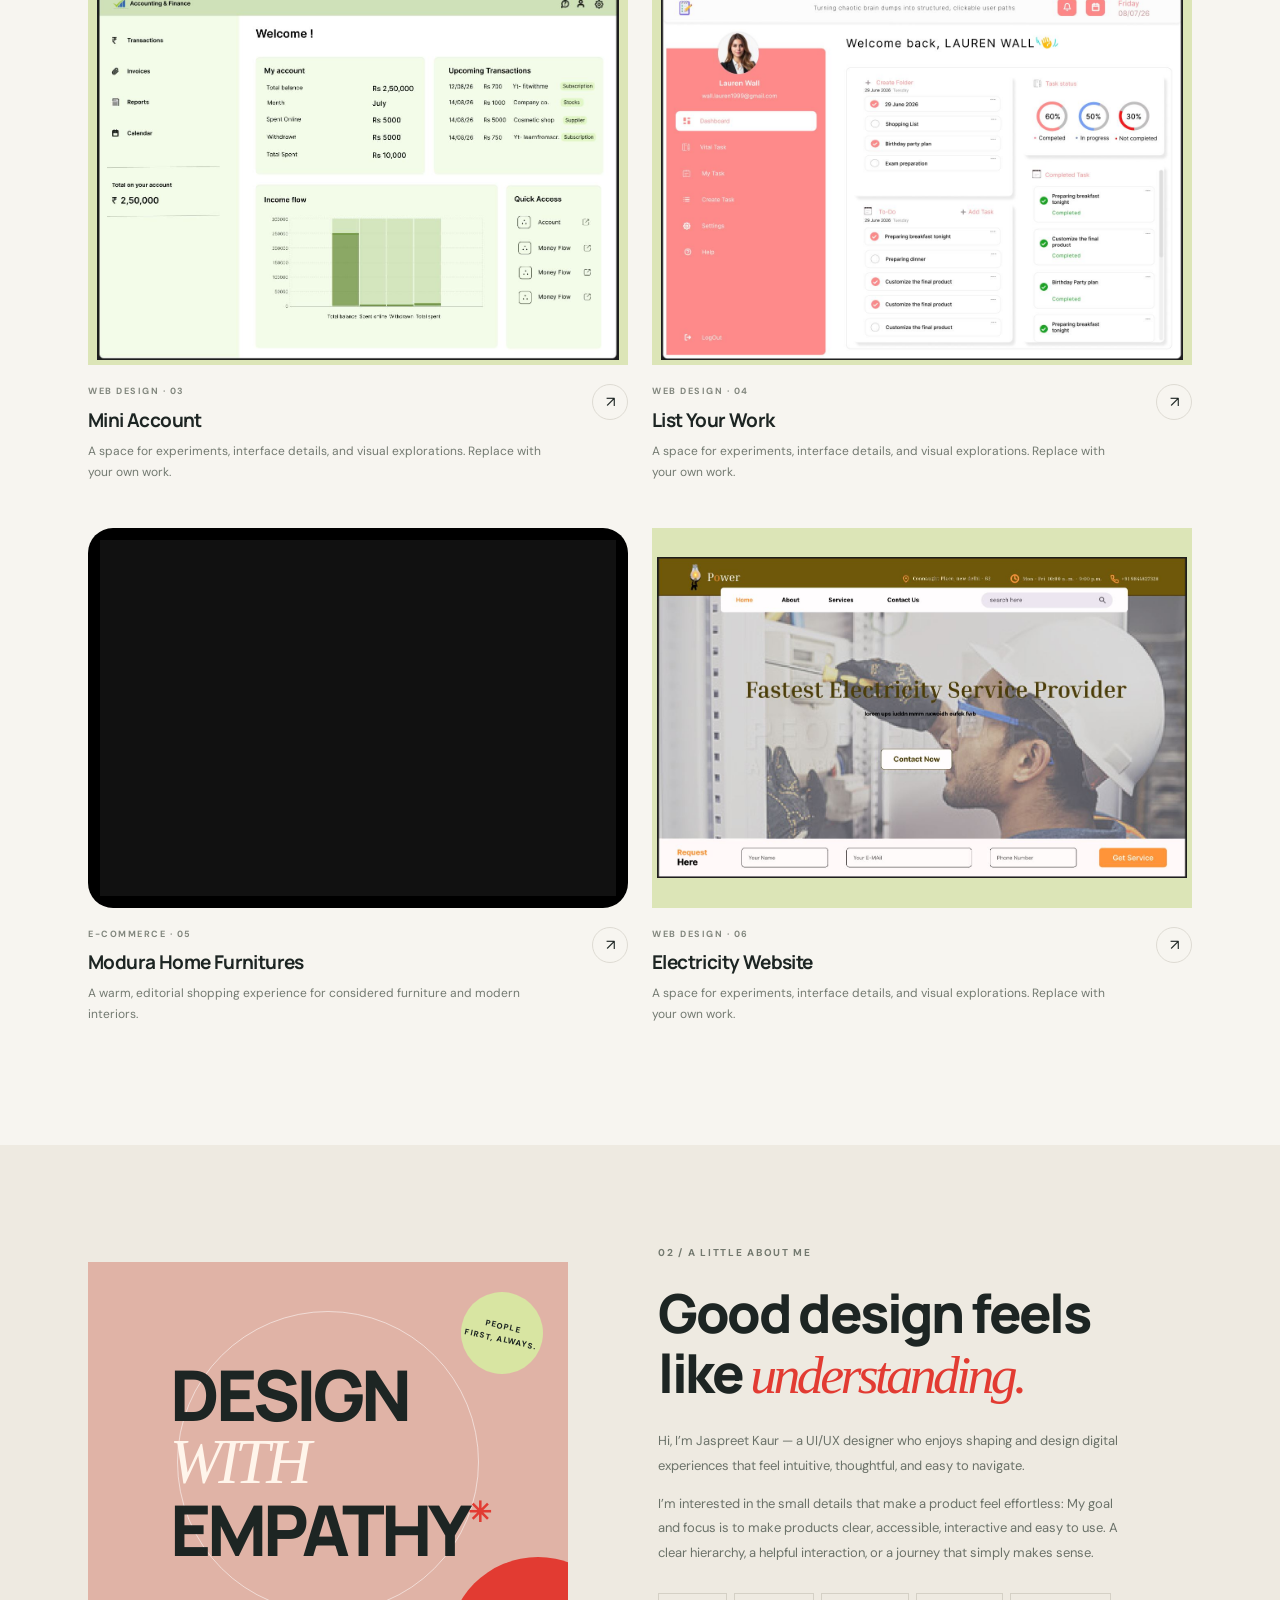
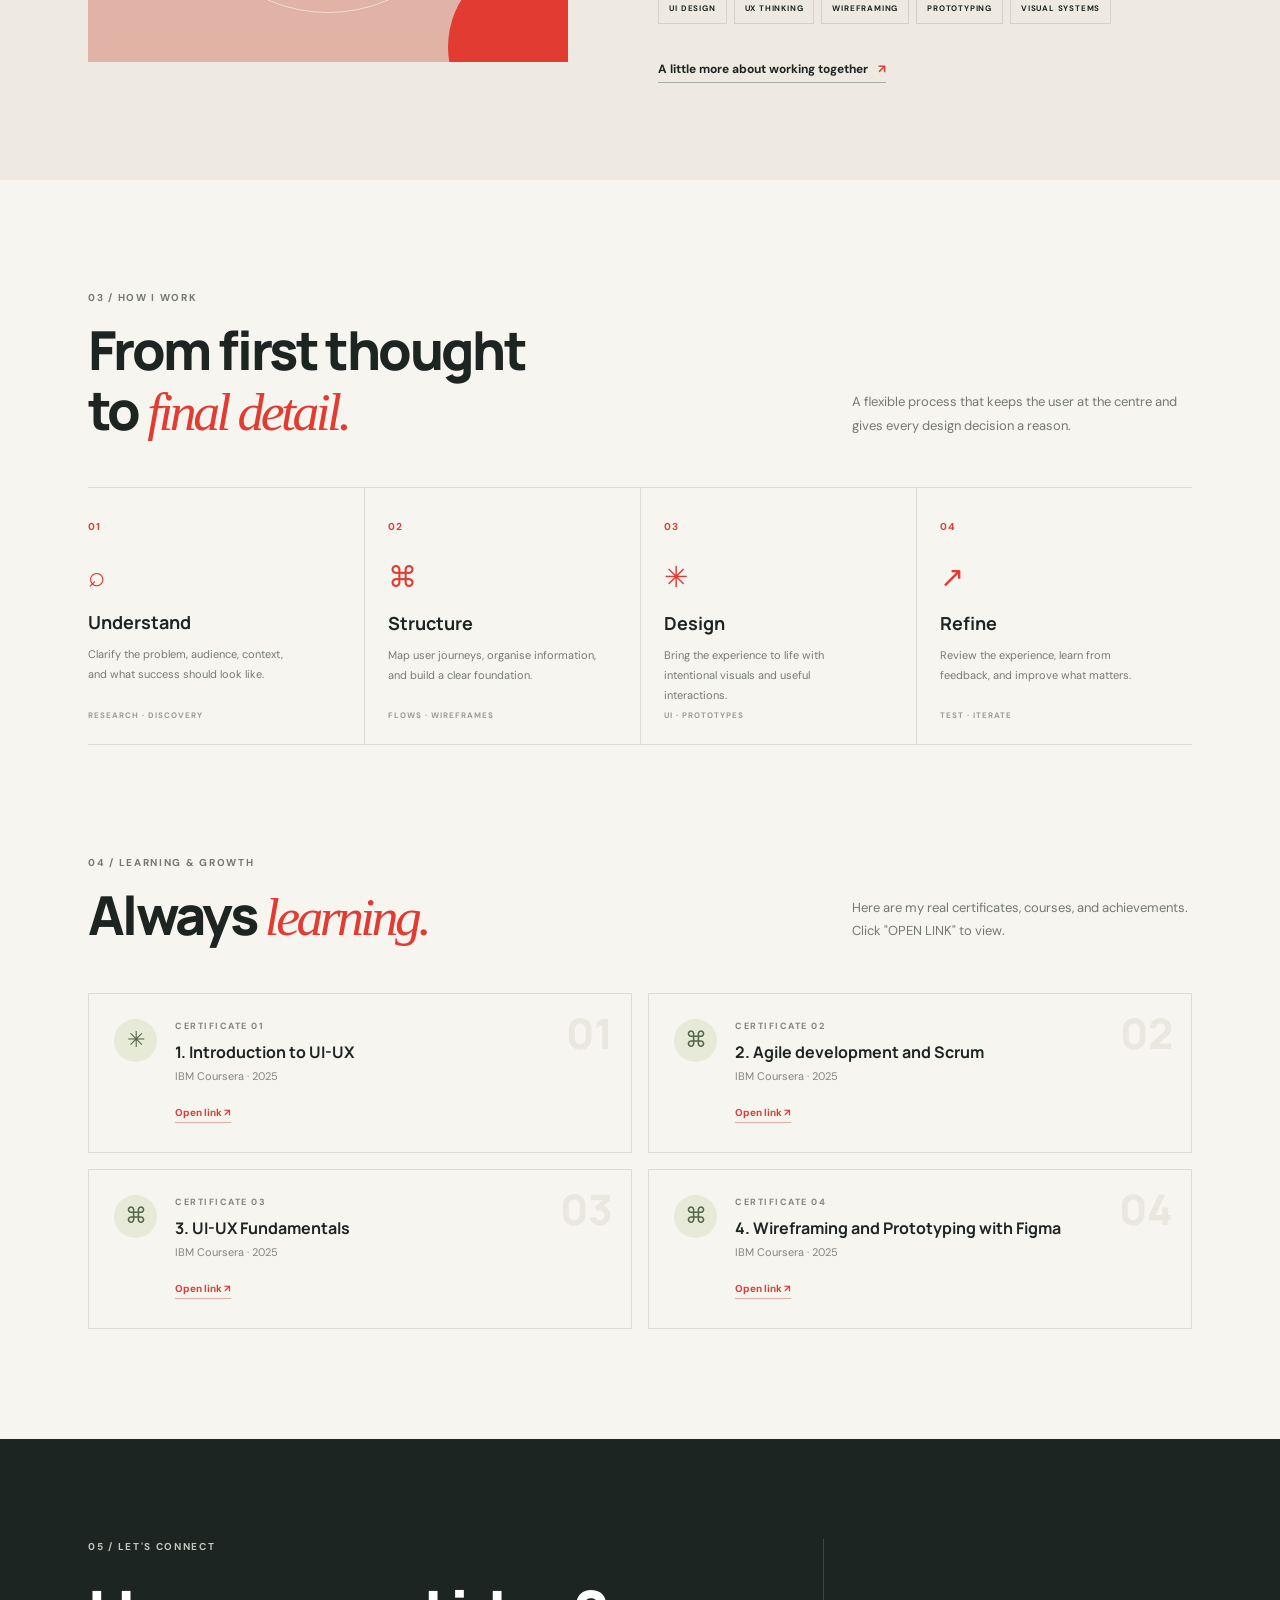
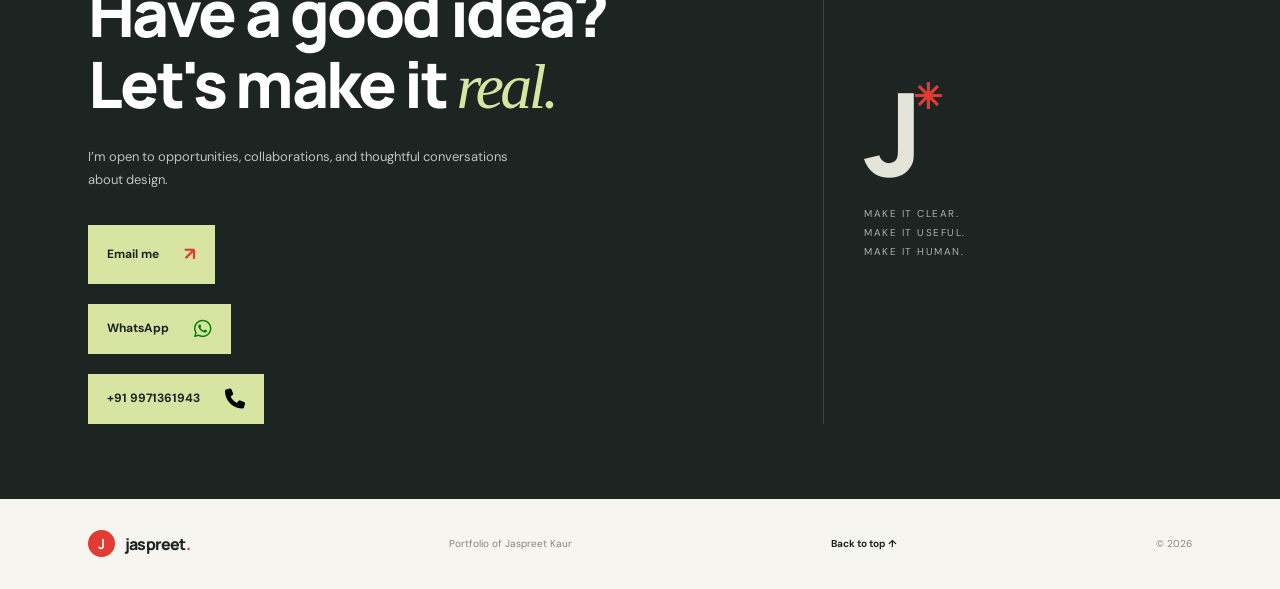
==== commit 72ac4e08: "Update index.html" ====
--- a/index.html
+++ b/index.html
@@ -63,6 +63,7 @@
         <button class="filter-chip" data-filter="website">Web design</button>
         <button class="filter-chip" data-filter="app">App design</button>
         <button class="filter-chip" data-filter="visual">Visual design</button>
+        <button class="filter-chip" data-filter="e-commerce">E-commerce design</button>
       </div>
       <div class="project-grid" id="projectGrid">
         <!-- PROJECT CARD: replace the image path, title, summary and data attributes with your own content. -->
@@ -119,7 +120,7 @@
         </article>
         
   <!--       project 5   furniture - modura home   -->
-        <article class="project-card reveal" data-category="website">
+        <article class="project-card reveal" data-category="e-commerce">
           <a class="project-visual visual-home" href="project.html?id=modern-home" aria-label="View Modern Home Furnitures project">
             <video class="project-preview-video2"
                      autoplay
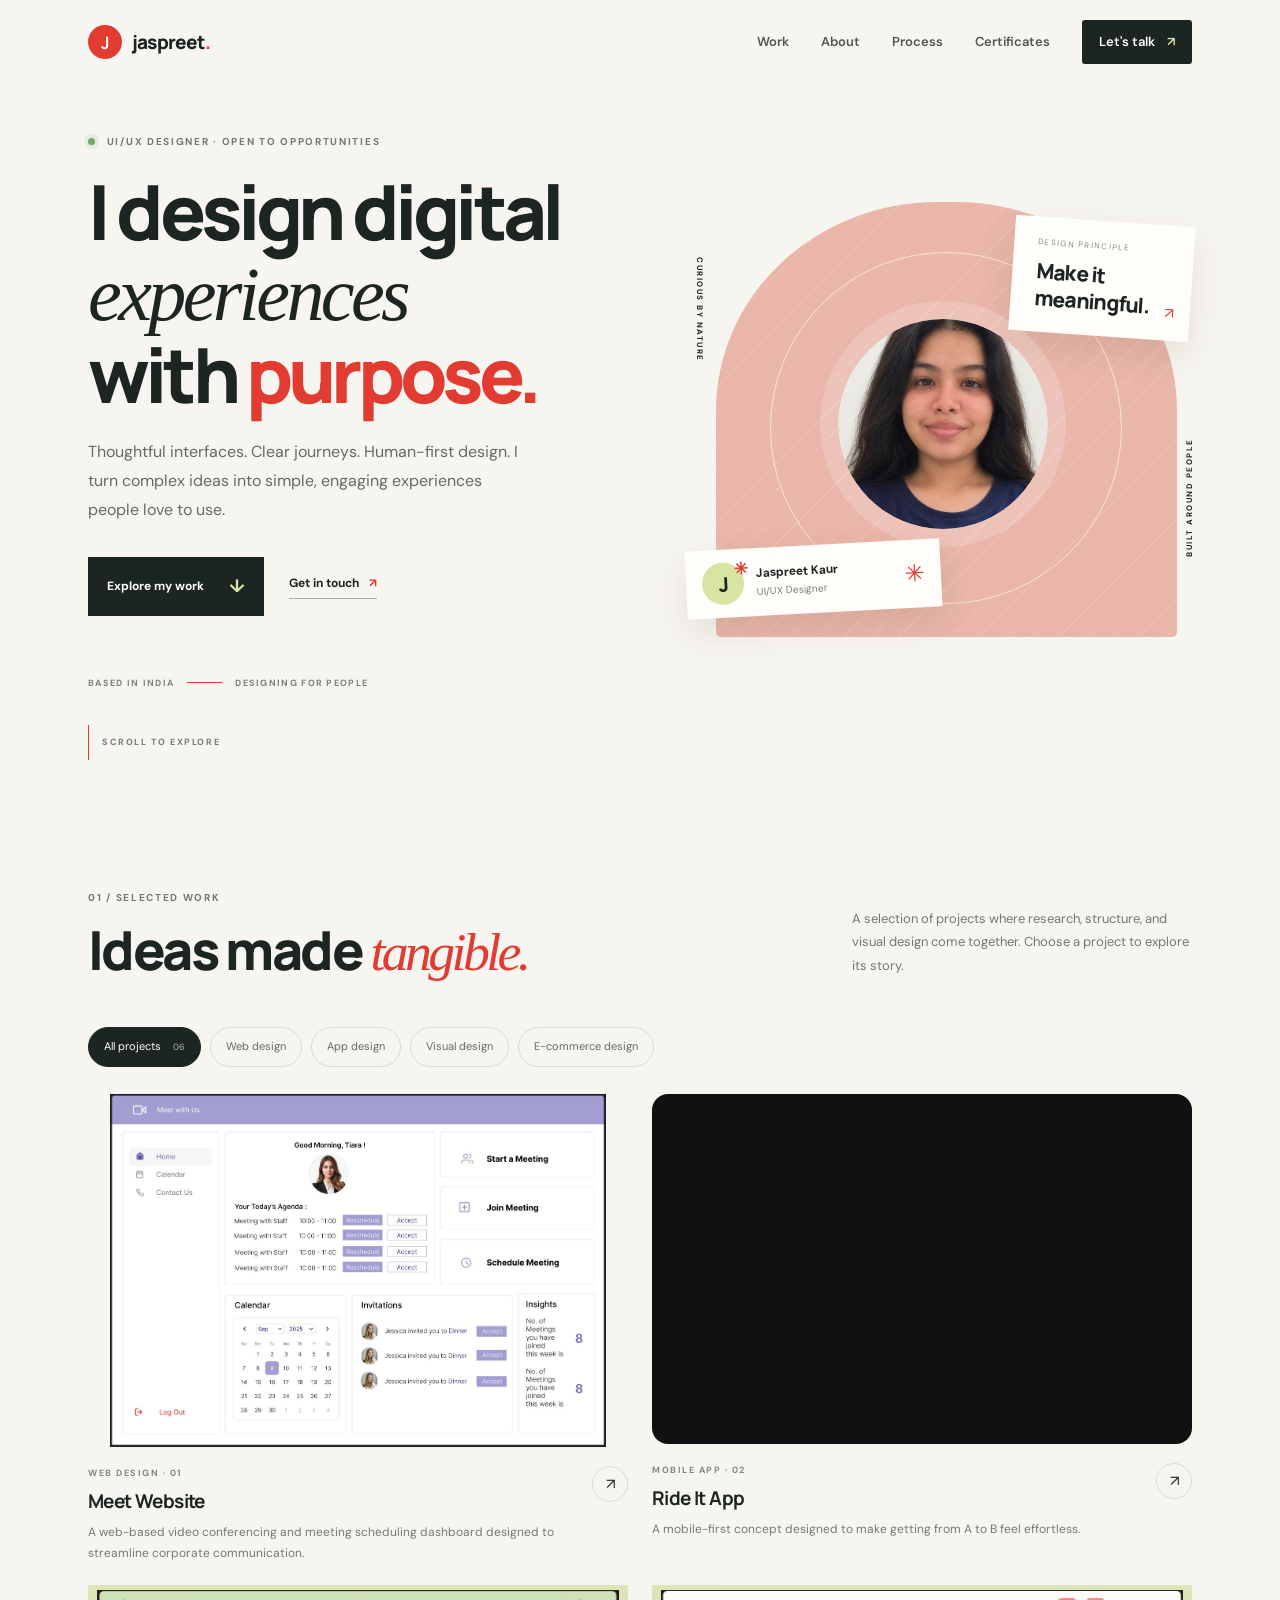
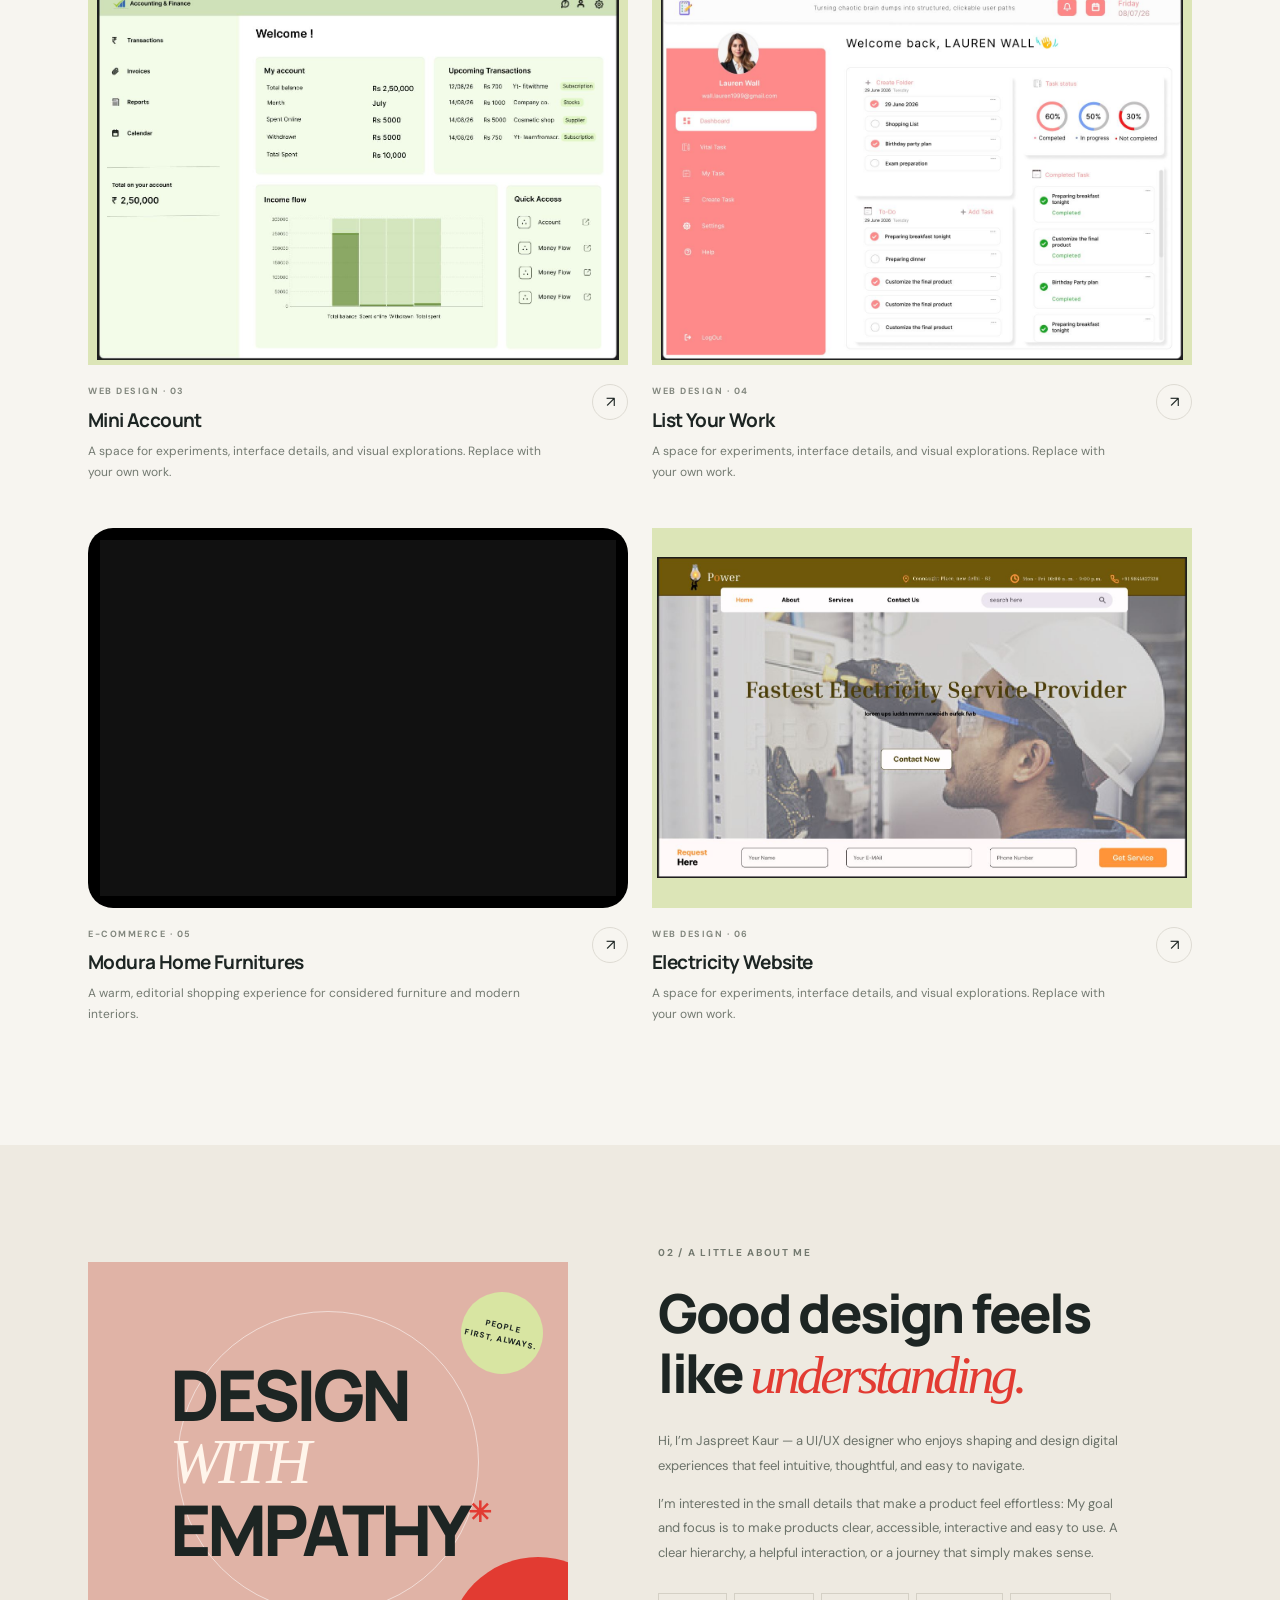
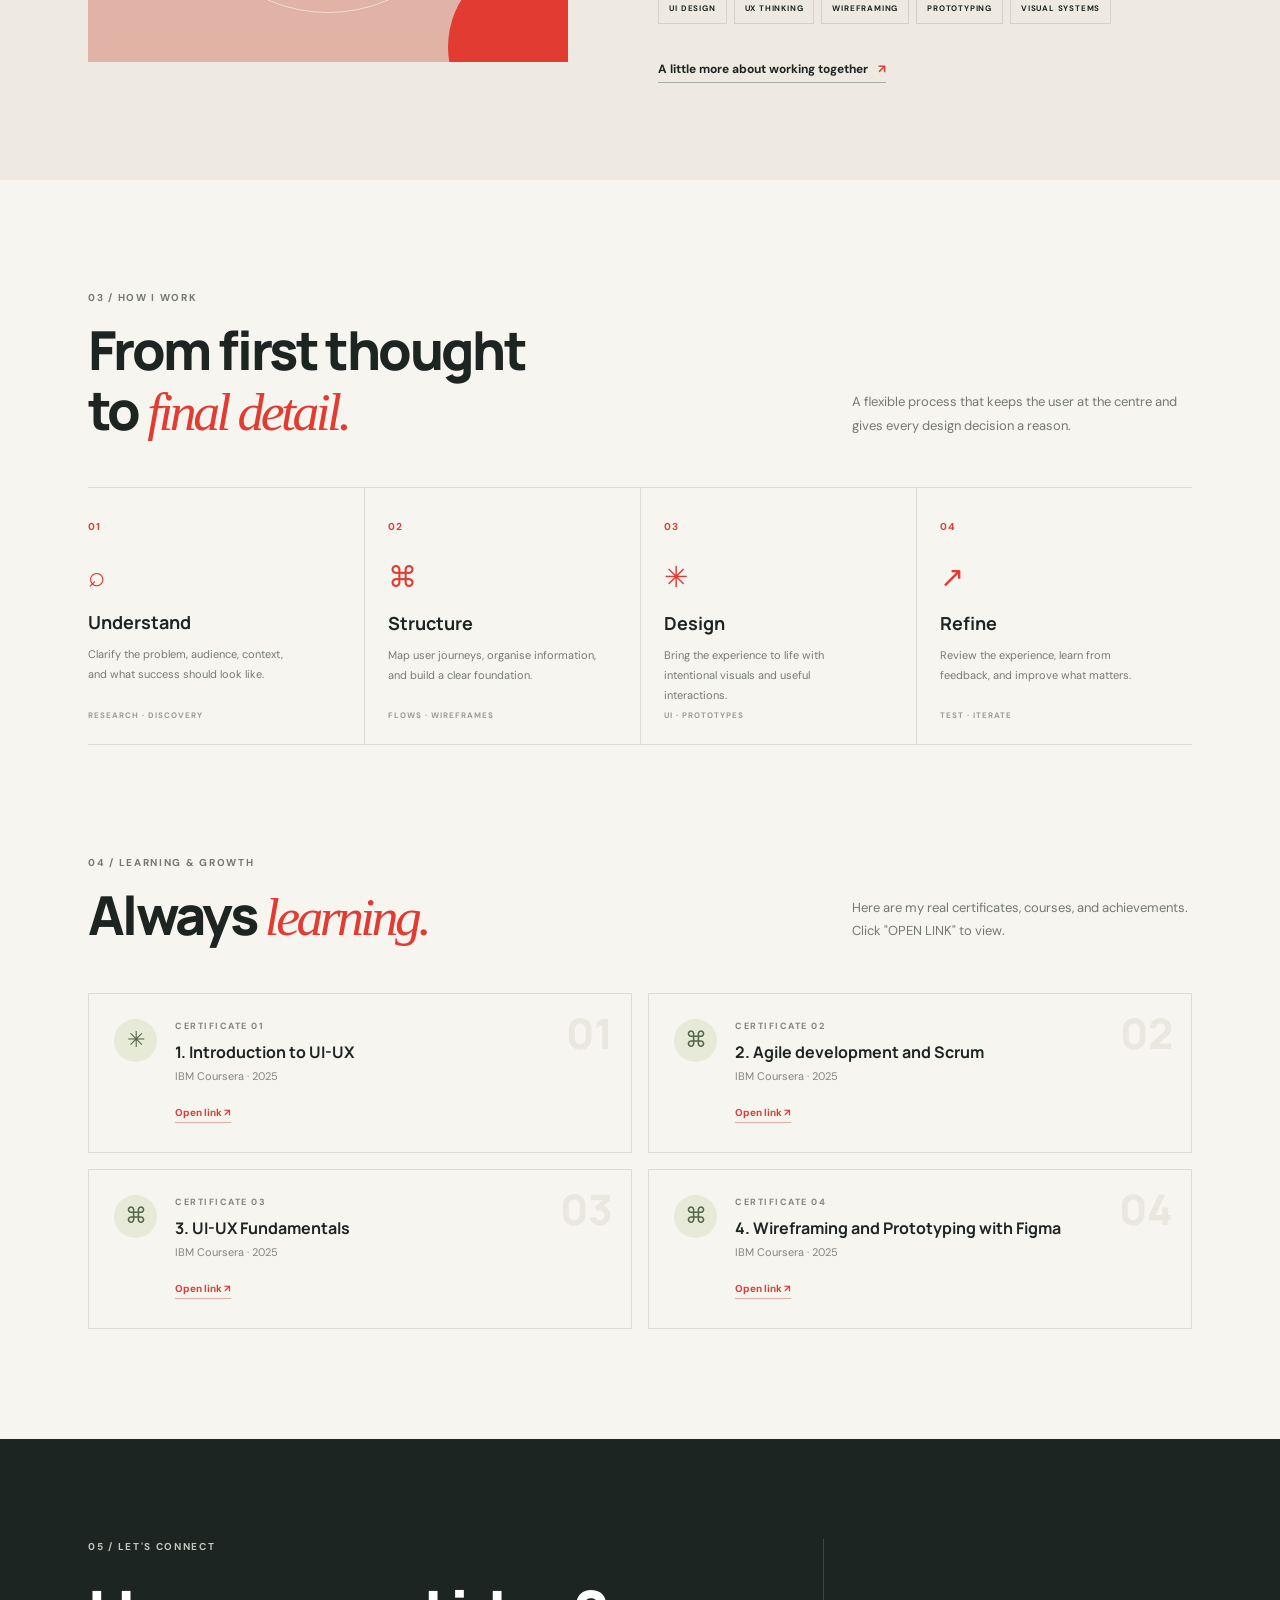
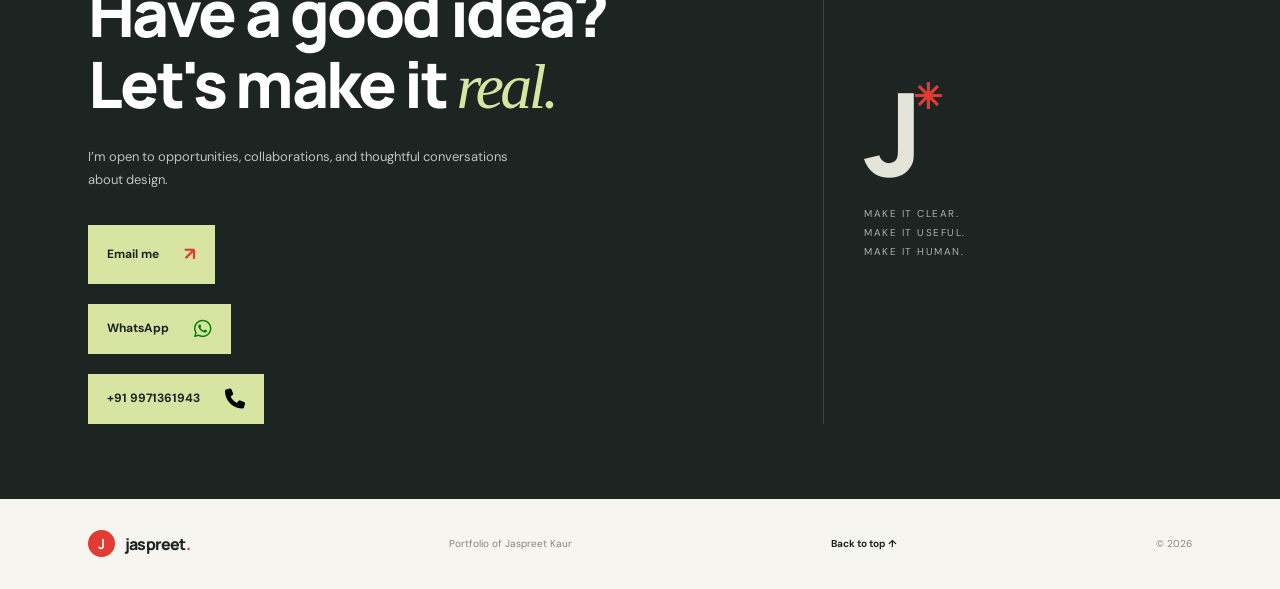
==== commit e41a4075: "Update index.html" ====
--- a/index.html
+++ b/index.html
@@ -75,7 +75,7 @@
              class="project-preview-image">
             <span class="visual-open">View project ↗</span>
           </a>
-          <div class="project-info"><div><p class="project-type">WEB DESIGN · 01</p><h3>Meet Website</h3><p class="project-summary">A considered web experience focused on clarity, easy navigation, and a friendly first impression.</p></div><a class="round-link" href="project.html?id=meet-website" aria-label="Open Meet Website case study">↗</a></div>
+          <div class="project-info"><div><p class="project-type">WEB DESIGN · 01</p><h3>Meet Website</h3><p class="project-summary">A web-based video conferencing and meeting scheduling dashboard designed to streamline corporate communication.</p></div><a class="round-link" href="project.html?id=meet-website" aria-label="Open Meet Website case study">↗</a></div>
         </article>
 
    <!--        project 2   ride it app    -->     
